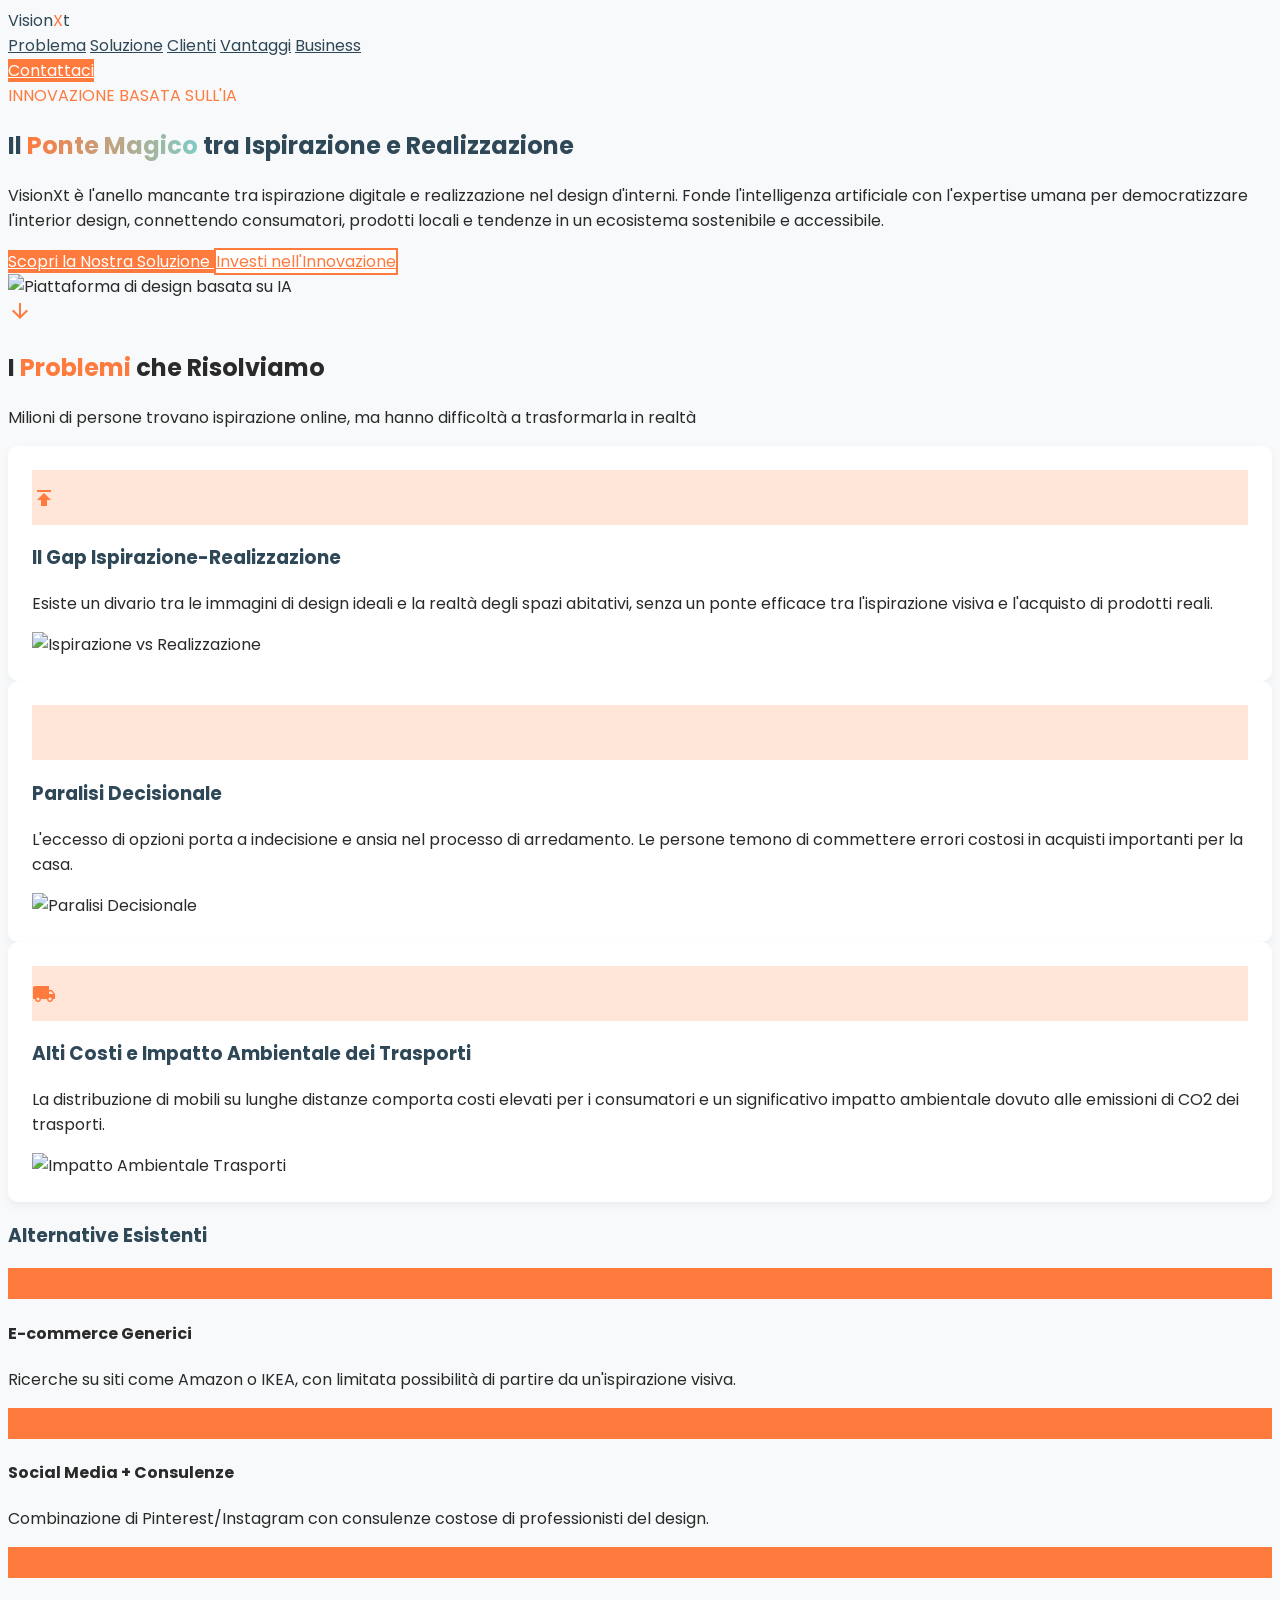
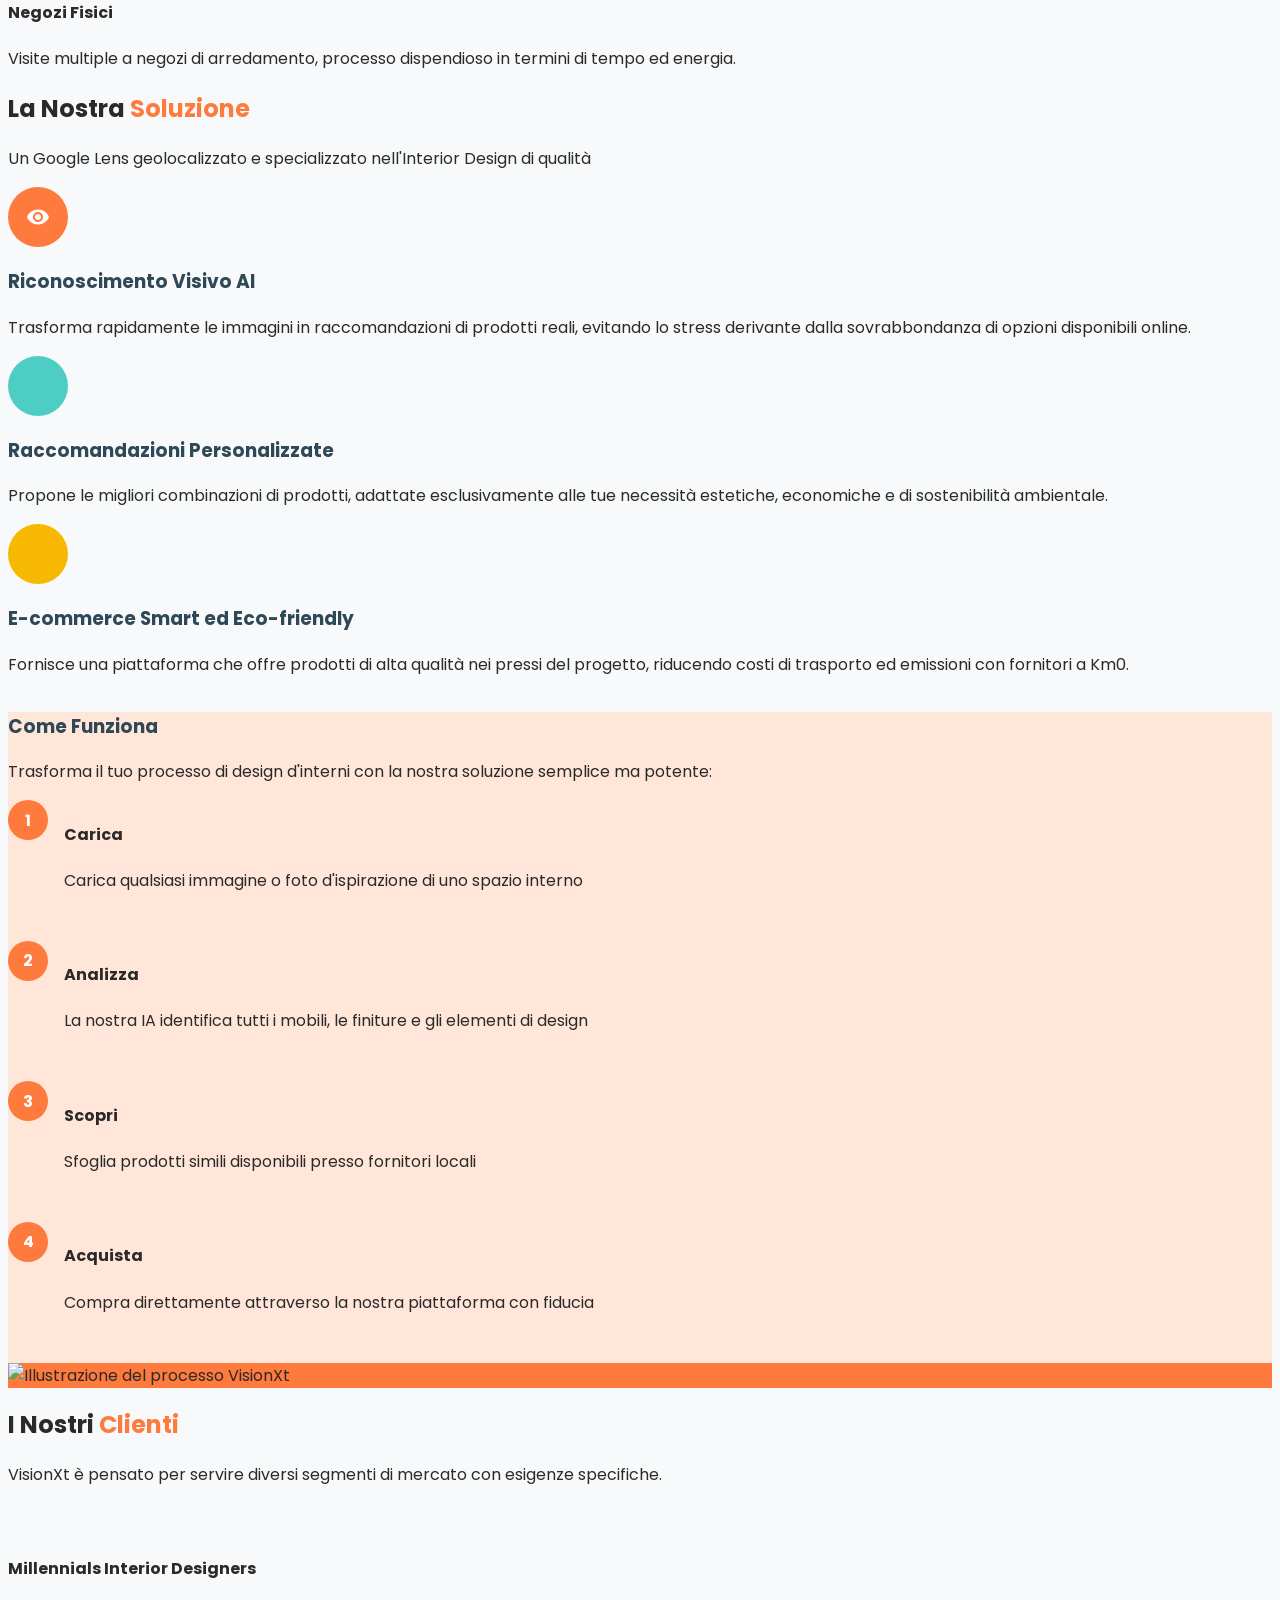
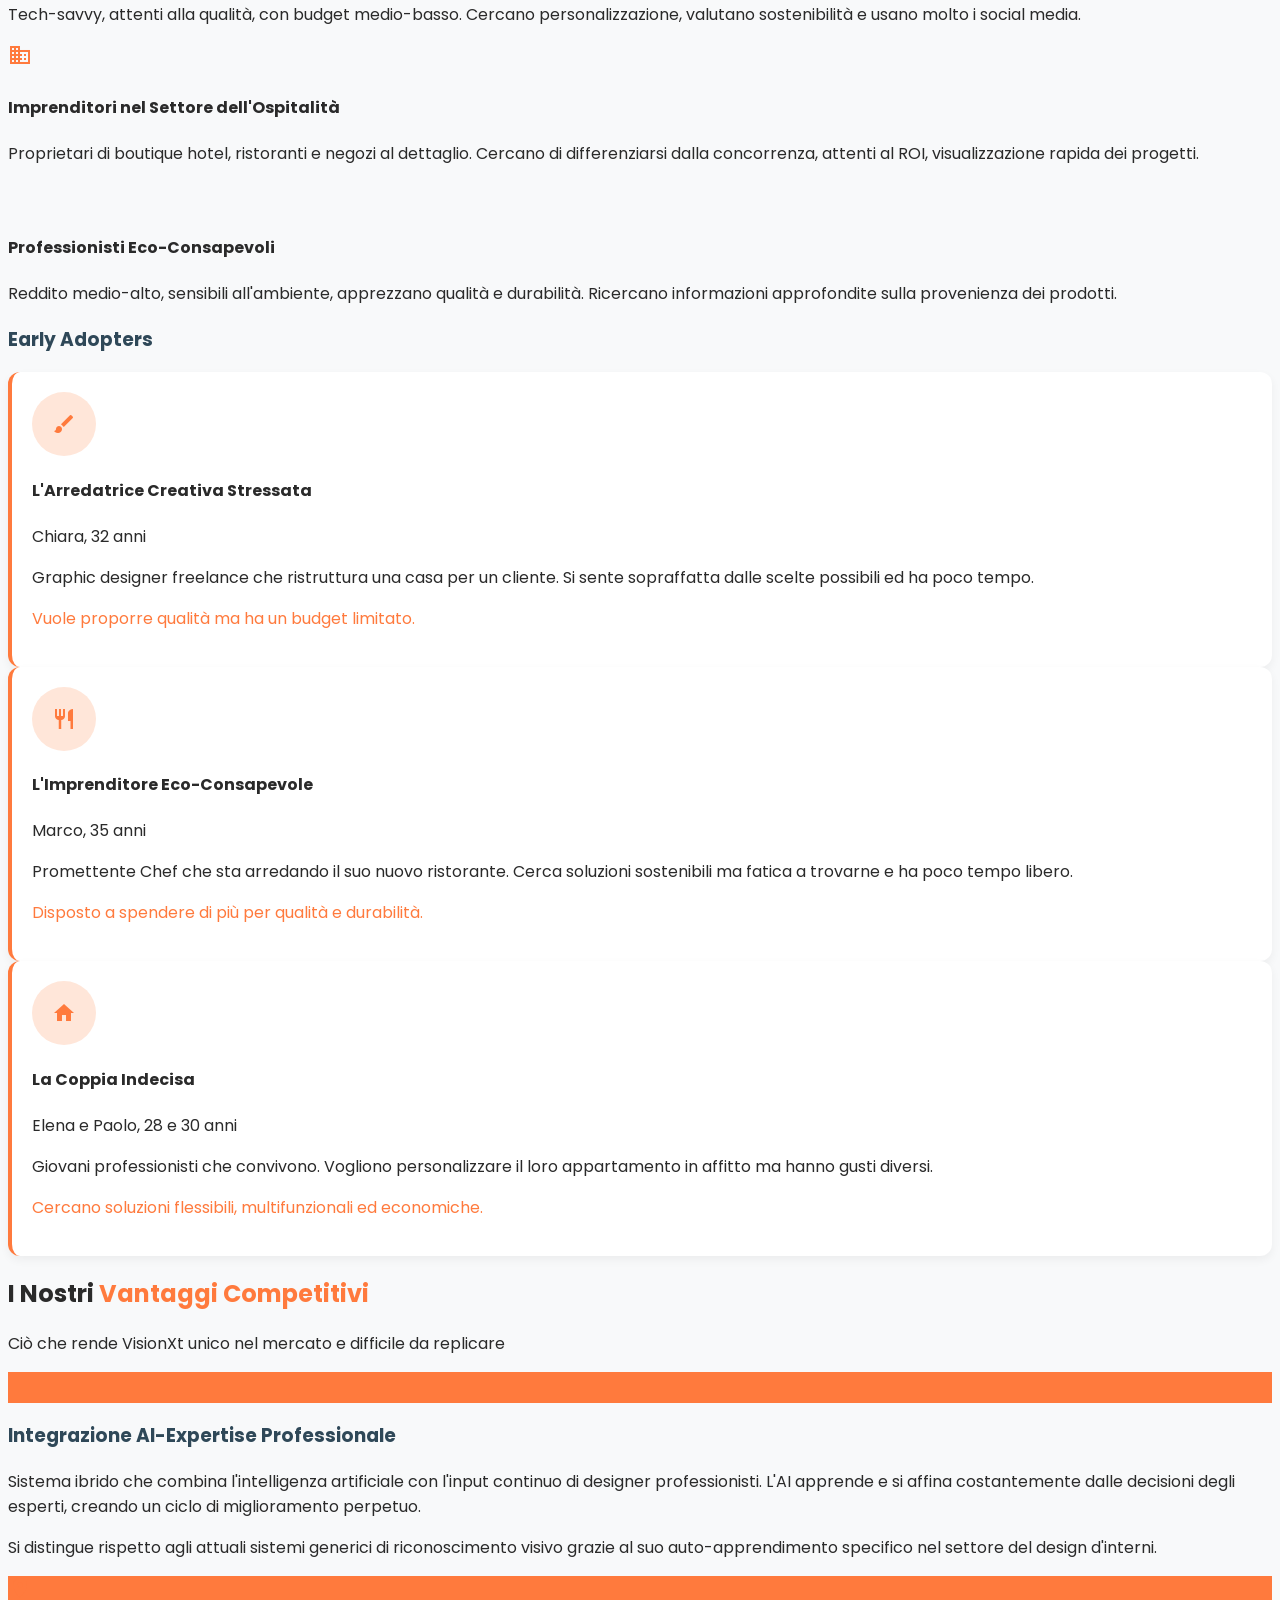
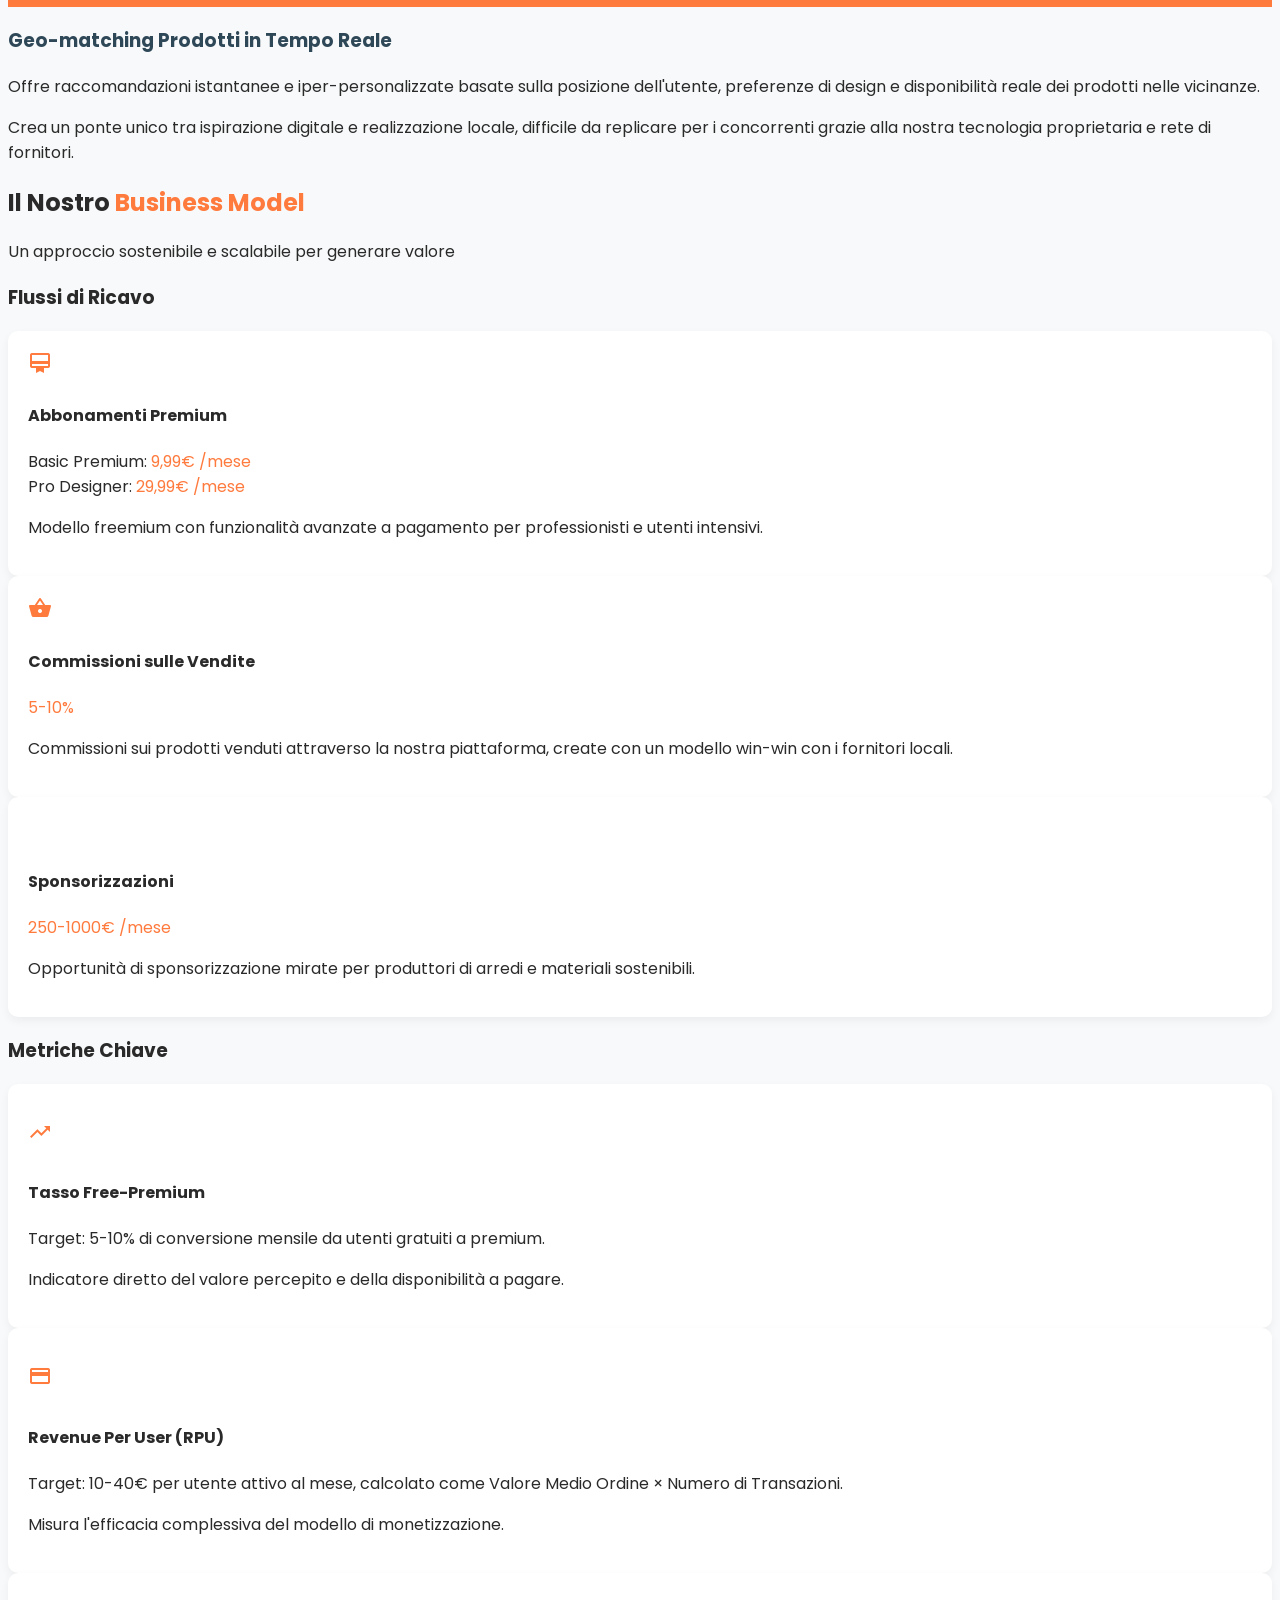
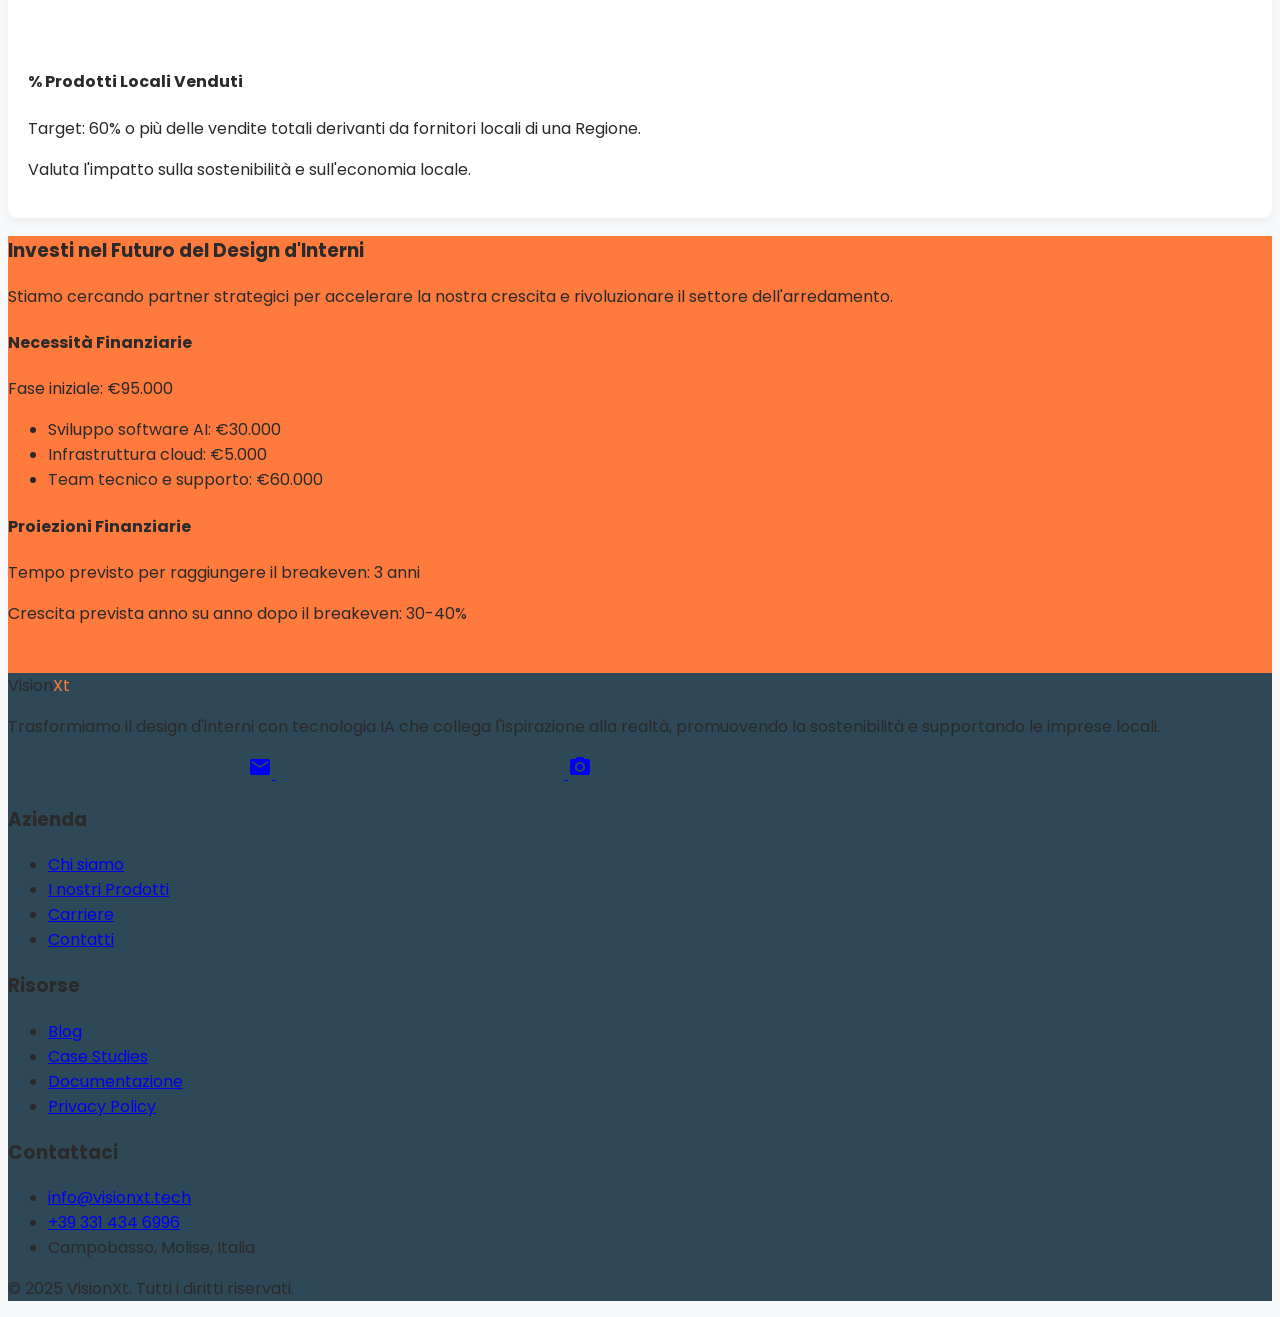
==== index.html @ 4d5976e1 "First push" ====
<!DOCTYPE html>
<html lang="it">
<head>
    <meta charset="UTF-8">
    <meta name="viewport" content="width=device-width, initial-scale=1.0, maximum-scale=1.0, user-scalable=no">
    <meta name="theme-color" content="#FFFFFF">
    <meta name="apple-mobile-web-app-status-bar-style" content="default">
    <title>VisionXt - Rivoluzione nel Design d'Interni con l'IA</title>
    
    <!-- Google Fonts -->
    <link rel="preconnect" href="https://fonts.googleapis.com">
    <link rel="preconnect" href="https://fonts.gstatic.com" crossorigin>
    <link href="https://fonts.googleapis.com/css2?family=Poppins:wght@300;400;500;600;700&display=swap" rel="stylesheet">
    
    <!-- Material Icons -->
    <link href="https://fonts.googleapis.com/icon?family=Material+Icons" rel="stylesheet">
    <link href="https://fonts.googleapis.com/icon?family=Material+Icons+Outlined" rel="stylesheet">
    <link href="https://fonts.googleapis.com/icon?family=Material+Icons+Round" rel="stylesheet">
    
    <!-- Tailwind CSS -->
    <script src="https://cdn.tailwindcss.com"></script>
    
    <!-- Particles.js for background animation -->
    <script src="https://cdn.jsdelivr.net/particles.js/2.0.0/particles.min.js"></script>
    
    <!-- Custom CSS -->
    <link rel="stylesheet" href="css/styles.css">
    <link rel="stylesheet" href="css/responsive.css">
    <link rel="stylesheet" href="css/sections.css">
    <link rel="stylesheet" href="css/fix.css">
    
    <style>
        /* Critical override - ensure it works immediately */
        #market .bg-light p {
            color: #2A2A2A !important;
            font-weight: 500 !important;
        }
        
        /* Styled checkmarks for the competitive advantages */
        .advantage-checkmark {
            color: #FF7A3D !important;
            font-size: 20px !important;
            min-width: 28px !important;
            margin-right: 12px !important;
            margin-top: 2px !important;
        }

        .advantages-section h4 {
            color: #2A2A2A !important;
            font-weight: 600 !important;
            margin-bottom: 5px !important;
        }

        .advantages-section p {
            color: #2A2A2A !important;
            font-weight: normal !important;
            line-height: 1.5 !important;
        }
        
        .pain-point-card {
            background-color: white;
            border-radius: 10px;
            padding: 24px;
            box-shadow: 0 4px 10px rgba(0, 0, 0, 0.05);
            transition: all 0.3s ease;
        }
        
        .pain-point-card:hover {
            transform: translateY(-5px);
            box-shadow: 0 10px 20px rgba(0, 0, 0, 0.1);
        }
        
        .pain-point-icon {
            color: var(--primary);
            font-size: 36px;
            margin-bottom: 16px;
        }
        
        .adopter-profile {
            background-color: white;
            border-radius: 12px;
            padding: 20px;
            box-shadow: 0 4px 10px rgba(0, 0, 0, 0.05);
            transition: all 0.3s ease;
            border-left: 4px solid var(--primary);
        }
        
        .adopter-profile:hover {
            transform: translateY(-5px);
            box-shadow: 0 10px 20px rgba(0, 0, 0, 0.1);
        }
        
        .adopter-avatar {
            width: 64px;
            height: 64px;
            border-radius: 50%;
            background-color: var(--light-accent);
            display: flex;
            align-items: center;
            justify-content: center;
        }
        
        .revenue-card {
            background-color: white;
            border-radius: 10px;
            padding: 20px;
            box-shadow: 0 4px 10px rgba(0, 0, 0, 0.05);
            height: 100%;
        }
        
        .metric-card {
            background-color: white;
            border-radius: 10px;
            padding: 20px;
            box-shadow: 0 4px 10px rgba(0, 0, 0, 0.05);
            transition: all 0.3s ease;
            height: 100%;
        }
        
        .metric-card:hover {
            transform: translateY(-5px);
            box-shadow: 0 10px 20px rgba(0, 0, 0, 0.1);
        }
        
        .metric-icon {
            font-size: 36px;
            color: var(--primary);
            margin-bottom: 16px;
        }
        
        #particles-js {
            position: absolute;
            width: 100%;
            height: 100%;
            top: 0;
            left: 0;
            z-index: 0;
        }
    </style>
</head>
<body>
    <!-- Contenitore per caricamento dinamico -->
    <div id="header-container"></div>
    <div id="mobile-menu-container"></div>
    <div id="hero-container"></div>
    <div id="problem-container"></div>
    <div id="solution-container"></div>
    <div id="customers-container"></div>
    <div id="advantages-container"></div>
    <div id="business-container"></div>
    <div id="footer-container"></div>
    
    <!-- Script per caricare dinamicamente i componenti -->
    <script>
        // Funzione per caricare un componente HTML 
        async function loadComponent(url, containerId) {
            try {
                const response = await fetch(url);
                if (!response.ok) {
                    throw new Error(`Failed to load ${url}: ${response.status}`);
                }
                const html = await response.text();
                document.getElementById(containerId).innerHTML = html;
            } catch (error) {
                console.error(`Error loading component ${url}:`, error);
            }
        }

        // Carica tutti i componenti al caricamento della pagina
        document.addEventListener('DOMContentLoaded', async () => {
            await loadComponent('components/header.html', 'header-container');
            await loadComponent('components/mobile-menu.html', 'mobile-menu-container');
            await loadComponent('components/hero.html', 'hero-container');
            await loadComponent('components/problem.html', 'problem-container');
            await loadComponent('components/solution.html', 'solution-container');
            await loadComponent('components/customers.html', 'customers-container');
            await loadComponent('components/advantages.html', 'advantages-container');
            await loadComponent('components/business.html', 'business-container');
            await loadComponent('components/footer.html', 'footer-container');
            
            // Inizializza particles.js dopo aver caricato i componenti
            initializeParticles();
            
            // Inizializza eventuali altri script
            if (typeof initializeScripts === 'function') {
                initializeScripts();
            }
        });
        
        // Funzione per inizializzare particles.js
        function initializeParticles() {
            if (typeof particlesJS !== 'undefined') {
                particlesJS('particles-js', {
                    "particles": {
                        "number": {
                            "value": 80,
                            "density": {
                                "enable": true,
                                "value_area": 800
                            }
                        },
                        "color": {
                            "value": "#FF7A3D"
                        },
                        "shape": {
                            "type": "circle",
                            "stroke": {
                                "width": 0,
                                "color": "#000000"
                            },
                            "polygon": {
                                "nb_sides": 5
                            }
                        },
                        "opacity": {
                            "value": 0.3,
                            "random": true,
                            "anim": {
                                "enable": false,
                                "speed": 1,
                                "opacity_min": 0.1,
                                "sync": false
                            }
                        },
                        "size": {
                            "value": 5,
                            "random": true,
                            "anim": {
                                "enable": false,
                                "speed": 40,
                                "size_min": 0.1,
                                "sync": false
                            }
                        },
                        "line_linked": {
                            "enable": true,
                            "distance": 150,
                            "color": "#FF7A3D",
                            "opacity": 0.2,
                            "width": 1
                        },
                        "move": {
                            "enable": true,
                            "speed": 2,
                            "direction": "none",
                            "random": false,
                            "straight": false,
                            "out_mode": "out",
                            "bounce": false,
                            "attract": {
                                "enable": false,
                                "rotateX": 600,
                                "rotateY": 1200
                            }
                        }
                    },
                    "interactivity": {
                        "detect_on": "canvas",
                        "events": {
                            "onhover": {
                                "enable": true,
                                "mode": "grab"
                            },
                            "onclick": {
                                "enable": true,
                                "mode": "push"
                            },
                            "resize": true
                        },
                        "modes": {
                            "grab": {
                                "distance": 140,
                                "line_linked": {
                                    "opacity": 0.8
                                }
                            },
                            "bubble": {
                                "distance": 400,
                                "size": 40,
                                "duration": 2,
                                "opacity": 8,
                                "speed": 3
                            },
                            "repulse": {
                                "distance": 200,
                                "duration": 0.4
                            },
                            "push": {
                                "particles_nb": 4
                            },
                            "remove": {
                                "particles_nb": 2
                            }
                        }
                    },
                    "retina_detect": true
                });
                console.log('Particles.js initialized');
            } else {
                console.error('particles.js library not loaded');
            }
        }
    </script>
    
    <!-- Custom JS -->
    <script src="js/main.js"></script>
</body>
</html>
---- css/styles.css ----
:root {
    --primary: #FF7A3D;
    --primary-dark: #E56A2E;
    --secondary: #4ECDC4;
    --accent: #F7B801;
    --dark: #2F4858;
    --light: #F8F9FA;
    --light-accent: #FFE6D9;
    --text-dark: #2A2A2A;      /* Darker text color for better visibility */
    --text-medium: #4A4A4A;    /* Medium gray for most text */
    --text-light: #6C757D;     /* Light gray only for less important text */
}

body {
    font-family: 'Poppins', sans-serif;
    overflow-x: hidden;
    background-color: var(--light);
    color: var(--text-dark);
}

.bg-primary { background-color: var(--primary); }
.bg-primary-dark { background-color: var(--primary-dark); }
.bg-secondary { background-color: var(--secondary); }
.bg-accent { background-color: var(--accent); }
.bg-dark { background-color: var(--dark); }
.bg-light { background-color: var(--light); }
.bg-light-accent { background-color: var(--light-accent); }

.text-primary { color: var(--primary); }
.text-primary-dark { color: var(--primary-dark); }
.text-secondary { color: var(--secondary); }
.text-accent { color: var(--accent); }
.text-dark { color: var(--dark); }

.border-primary { border-color: var(--primary); }
.border-secondary { border-color: var(--secondary); }

.btn-primary {
    background-color: var(--primary);
    color: white;
    transition: all 0.3s ease;
}

.btn-primary:hover {
    background-color: var(--primary-dark);
    transform: translateY(-2px);
    box-shadow: 0 10px 20px rgba(255, 122, 61, 0.3);
}

.btn-secondary {
    background-color: white;
    color: var(--primary);
    border: 2px solid var(--primary);
    transition: all 0.3s ease;
}

.btn-secondary:hover {
    background-color: var(--primary);
    color: white;
    transform: translateY(-2px);
}

.nav-link {
    position: relative;
    transition: all 0.3s ease;
}

.nav-link::after {
    content: '';
    position: absolute;
    width: 0;
    height: 2px;
    bottom: -4px;
    left: 0;
    background-color: var(--primary);
    transition: width 0.3s ease;
}

.nav-link:hover::after {
    width: 100%;
}

.card {
    transition: all 0.3s ease;
    border-radius: 12px;
    overflow: hidden;
}

.card:hover {
    transform: translateY(-10px);
    box-shadow: 0 20px 25px -5px rgba(0, 0, 0, 0.1), 0 10px 10px -5px rgba(0, 0, 0, 0.04);
}

.feature-icon {
    width: 60px;
    height: 60px;
    border-radius: 50%;
    display: flex;
    align-items: center;
    justify-content: center;
    margin-bottom: 20px;
    color: white;
    font-size: 24px;
    position: relative;
}

/* Icon Fallback */
.icon-fallback {
    font-family: sans-serif;
    font-weight: bold;
    display: none;
}

/* Display fallback when Font Awesome fails */
.feature-icon .fas:not(:defined) + .icon-fallback {
    display: block;
}

.circle-bg {
    position: absolute;
    border-radius: 50%;
    background-color: rgba(255, 122, 61, 0.1);
    z-index: 0;
}

.tech-bubble {
    padding: 8px 16px;
    border-radius: 20px;
    background-color: var(--light-accent);
    color: var(--primary);
    display: inline-block;
    margin: 5px;
    font-weight: 500;
    font-size: 14px;
}

.gradient-text {
    background: linear-gradient(45deg, var(--primary), var(--secondary));
    background-clip: text;
    -webkit-background-clip: text;
    -webkit-text-fill-color: transparent;
    display: inline-block;
}

.section-title {
    position: relative;
    display: inline-block;
    margin-bottom: 1rem;
}

.section-title::after {
    content: '';
    position: absolute;
    width: 60px;
    height: 3px;
    background: var(--primary);
    bottom: -10px;
    left: 0;
}

.scroll-down {
    animation: bounce 2s infinite;
}

@keyframes bounce {
    0%, 20%, 50%, 80%, 100% {
        transform: translateY(0);
    }
    40% {
        transform: translateY(-20px);
    }
    60% {
        transform: translateY(-10px);
    }
}

.animated-number {
    font-size: 2.5rem;
    font-weight: bold;
    color: var(--primary);
}

.traction-card {
    background-color: white;
    border-radius: 8px;
    padding: 1.5rem;
    box-shadow: 0 4px 6px rgba(0, 0, 0, 0.05);
    text-align: center;
    transition: all 0.3s ease;
}

.traction-card:hover {
    transform: translateY(-5px);
    box-shadow: 0 10px 15px rgba(0, 0, 0, 0.1);
}

.process-step {
    display: flex;
    margin-bottom: 2rem;
    position: relative;
}

.step-number {
    width: 40px;
    height: 40px;
    border-radius: 50%;
    background-color: var(--primary);
    color: white;
    display: flex;
    align-items: center;
    justify-content: center;
    font-weight: bold;
    margin-right: 1rem;
    flex-shrink: 0;
}

.process-content {
    flex: 1;
}

.scrolling-banner {
    overflow: hidden;
    white-space: nowrap;
    position: relative;
    padding: 20px 0;
}

.scrolling-content {
    display: inline-block;
    animation: scroll 20s linear infinite;
}

@keyframes scroll {
    0% {
        transform: translateX(100%);
    }
    100% {
        transform: translateX(-100%);
    }
}

.svg-background {
    position: absolute;
    bottom: 0;
    left: 0;
    width: 100%;
    height: auto;
    z-index: -1;
}

.cta-section {
    background: linear-gradient(45deg, var(--primary), var(--primary-dark));
    border-radius: 16px;
    padding: 30px;
}

#particles-js {
    position: absolute;
    width: 100%;
    height: 100%;
    top: 0;
    left: 0;
    z-index: 0;
}

/* Mobile menu styles */
.mobile-menu-button {
    display: none;
    z-index: 100;
}

.mobile-menu {
    position: fixed;
    top: 0;
    right: -100%;
    width: 80%;
    max-width: 300px;
    height: 100vh;
    background-color: white;
    z-index: 99;
    box-shadow: -5px 0 15px rgba(0, 0, 0, 0.1);
    transition: right 0.3s ease;
    padding: 80px 20px 20px;
    overflow-y: auto;
}

.mobile-menu.active {
    right: 0;
}

.mobile-menu-overlay {
    position: fixed;
    top: 0;
    left: 0;
    width: 100%;
    height: 100%;
    background-color: rgba(0, 0, 0, 0.5);
    z-index: 98;
    opacity: 0;
    visibility: hidden;
    transition: opacity 0.3s ease;
}

.mobile-menu-overlay.active {
    opacity: 1;
    visibility: visible;
}

/* Competitive Advantages section styling */
.advantages-section {
    background-color: var(--light);
    border-radius: 12px;
    padding: 2rem;
    box-shadow: 0 4px 10px rgba(0, 0, 0, 0.05);
}

.advantages-section h2 {
    color: var(--dark);
    font-weight: 700;
    margin-bottom: 1.5rem;
}

.advantage-item {
    margin-bottom: 1.5rem;
}

.advantage-title {
    font-weight: 600;
    font-size: 1.1rem;
    color: var(--dark);
    margin-bottom: 0.3rem;
    display: flex;
    align-items: center;
}

.advantage-title span {
    color: var(--primary);
    margin-right: 10px;
    font-size: 1.2rem;
}

.advantage-description {
    color: var(--text-medium);
    font-size: 0.95rem;
    line-height: 1.5;
    margin-left: 28px;
}
---- css/responsive.css ----
/* Mobile-specific fixes */
@media (max-width: 768px) {
    body {
        background-color: var(--light);
        color: var(--dark);
    }
    
    .hero-section {
        background-color: var(--light);
        padding-top: 80px !important;
    }
    
    .btn-primary {
        background-color: var(--primary) !important;
        color: white !important;
        border: none !important;
        padding: 12px 20px !important;
        display: inline-block !important;
        width: 100% !important;
        text-align: center !important;
        margin-bottom: 10px !important;
    }
    
    .btn-secondary {
        background-color: white !important;
        color: var(--primary) !important;
        border: 2px solid var(--primary) !important;
        padding: 12px 20px !important;
        display: inline-block !important;
        width: 100% !important;
        text-align: center !important;
    }
    
    .gradient-text {
        background: linear-gradient(45deg, var(--primary), var(--secondary));
        background-clip: text;
        -webkit-background-clip: text;
        -webkit-text-fill-color: transparent;
        display: inline !important;
    }
    
    /* Fix navigation */
    header {
        background-color: var(--light) !important;
        padding: 10px 0 !important;
        box-shadow: 0 2px 8px rgba(0, 0, 0, 0.1) !important;
    }
    
    .container {
        padding-left: 15px !important;
        padding-right: 15px !important;
    }
    
    h1 {
        font-size: 2rem !important;
        line-height: 1.3 !important;
    }
    
    #particles-js {
        opacity: 0.3;
    }
}

/* Responsive adjustments */
@media (max-width: 768px) {
    h1 {
        font-size: 2rem !important;
        line-height: 1.3 !important;
    }
    
    h2 {
        font-size: 1.75rem !important;
    }
    
    h3 {
        font-size: 1.5rem !important;
    }
    
    .animated-number {
        font-size: 2rem;
    }
    
    .cta-section {
        padding: 25px;
        border-radius: 12px;
    }
    
    .nav-container {
        flex-wrap: wrap;
    }
    
    .mobile-menu-button {
        display: block;
    }
    
    .desktop-menu {
        display: none !important;
    }
    
    .container {
        padding-left: 15px;
        padding-right: 15px;
    }
    
    .hero-section {
        padding-top: 100px !important;
    }
    
    .section-padding {
        padding: 50px 0 !important;
    }
    
    .py-20 {
        padding-top: 3rem !important;
        padding-bottom: 3rem !important;
    }
    
    .mb-16 {
        margin-bottom: 2.5rem !important;
    }
    
    .px-8 {
        padding-left: 1rem !important;
        padding-right: 1rem !important;
    }
    
    .p-12 {
        padding: 1.5rem !important;
    }
    
    .text-4xl {
        font-size: 1.875rem !important;
        line-height: 2.25rem !important;
    }
    
    .text-6xl {
        font-size: 2.25rem !important;
        line-height: 2.5rem !important;
    }
    
    .text-3xl {
        font-size: 1.5rem !important;
        line-height: 2rem !important;
    }
    
    .text-2xl {
        font-size: 1.25rem !important;
        line-height: 1.75rem !important;
    }
    
    .text-xl {
        font-size: 1.125rem !important;
        line-height: 1.5rem !important;
    }
    
    .tech-bubble {
        font-size: 12px;
        padding: 6px 12px;
    }
}
---- css/sections.css ----
/* Competitive Advantages Section */
.advantages-section {
    background-color: var(--light);
    border-radius: 12px;
    padding: 2rem;
    box-shadow: 0 4px 15px rgba(0, 0, 0, 0.08);
}

.advantage-item {
    margin-bottom: 1.5rem;
    display: flex;
    align-items: flex-start;
}

.advantage-icon {
    color: var(--primary);
    font-size: 24px;
    margin-top: 2px;
    margin-right: 12px;
    flex-shrink: 0;
}

.advantage-content {
    flex: 1;
}

.advantage-title {
    color: var(--dark);
    font-weight: 600;
    font-size: 1.1rem;
    margin-bottom: 0.3rem;
}

.advantage-description {
    color: var(--text-dark);
    font-size: 0.95rem;
    line-height: 1.5;
}

/* Apply to existing markup */
.market-section .flex .items-start.mb-2 {
    display: flex;
    align-items: flex-start;
    margin-bottom: 0.5rem;
}

.market-section .flex .items-start.mb-2 .text-primary {
    color: var(--primary);
    margin-right: 12px;
    margin-top: 2px;
}

.market-section .flex .items-start.mb-2 h4 {
    color: var(--dark);
    font-weight: 600;
    margin-bottom: 0.3rem;
}

.market-section .flex .items-start.mb-2 p {
    color: var(--text-dark);
    line-height: 1.5;
}
---- css/fix.css ----
/* Fix styling for Vantaggi Competitivi section */
.advantages-section,
#market .bg-light {
    background-color: #f8f9fa;
    border-radius: 12px;
    box-shadow: 0 4px 15px rgba(0, 0, 0, 0.08);
}

/* Specific fix for the text and icons */
#market .flex.items-start.mb-2,
.advantage-item {
    margin-bottom: 1.25rem !important;
    display: flex !important;
    align-items: flex-start !important;
}

#market .flex.items-start.mb-2 .material-icons,
.advantage-icon {
    color: #FF7A3D !important;
    font-size: 24px !important;
    margin-right: 12px !important;
    margin-top: 2px !important;
    flex-shrink: 0 !important;
}

#market .flex.items-start.mb-2 h4,
.advantage-title {
    color: #2A2A2A !important;
    font-weight: 600 !important;
    font-size: 1.1rem !important;
    margin-bottom: 0.3rem !important;
}

#market .flex.items-start.mb-2 p,
.advantage-description {
    color: #2A2A2A !important;
    font-size: 0.95rem !important;
    line-height: 1.5 !important;
    margin-bottom: 0 !important;
}

/* Forced contrast for all text in the market section */
#market p,
#market h3,
#market h4,
#market div,
#market span {
    color: #2A2A2A !important;
}

/* Exception for white text areas */
#market .from-primary p,
#market .from-primary h3,
#market .from-primary h4,
#market .from-primary div:not(.bg-white):not(.bg-white-opacity-20),
#market .from-primary span {
    color: white !important;
}

/* Special fix for the check icon */
#market .material-icons.text-primary.mr-3.mt-1 {
    color: #FF7A3D !important;
    font-size: 24px !important;
}
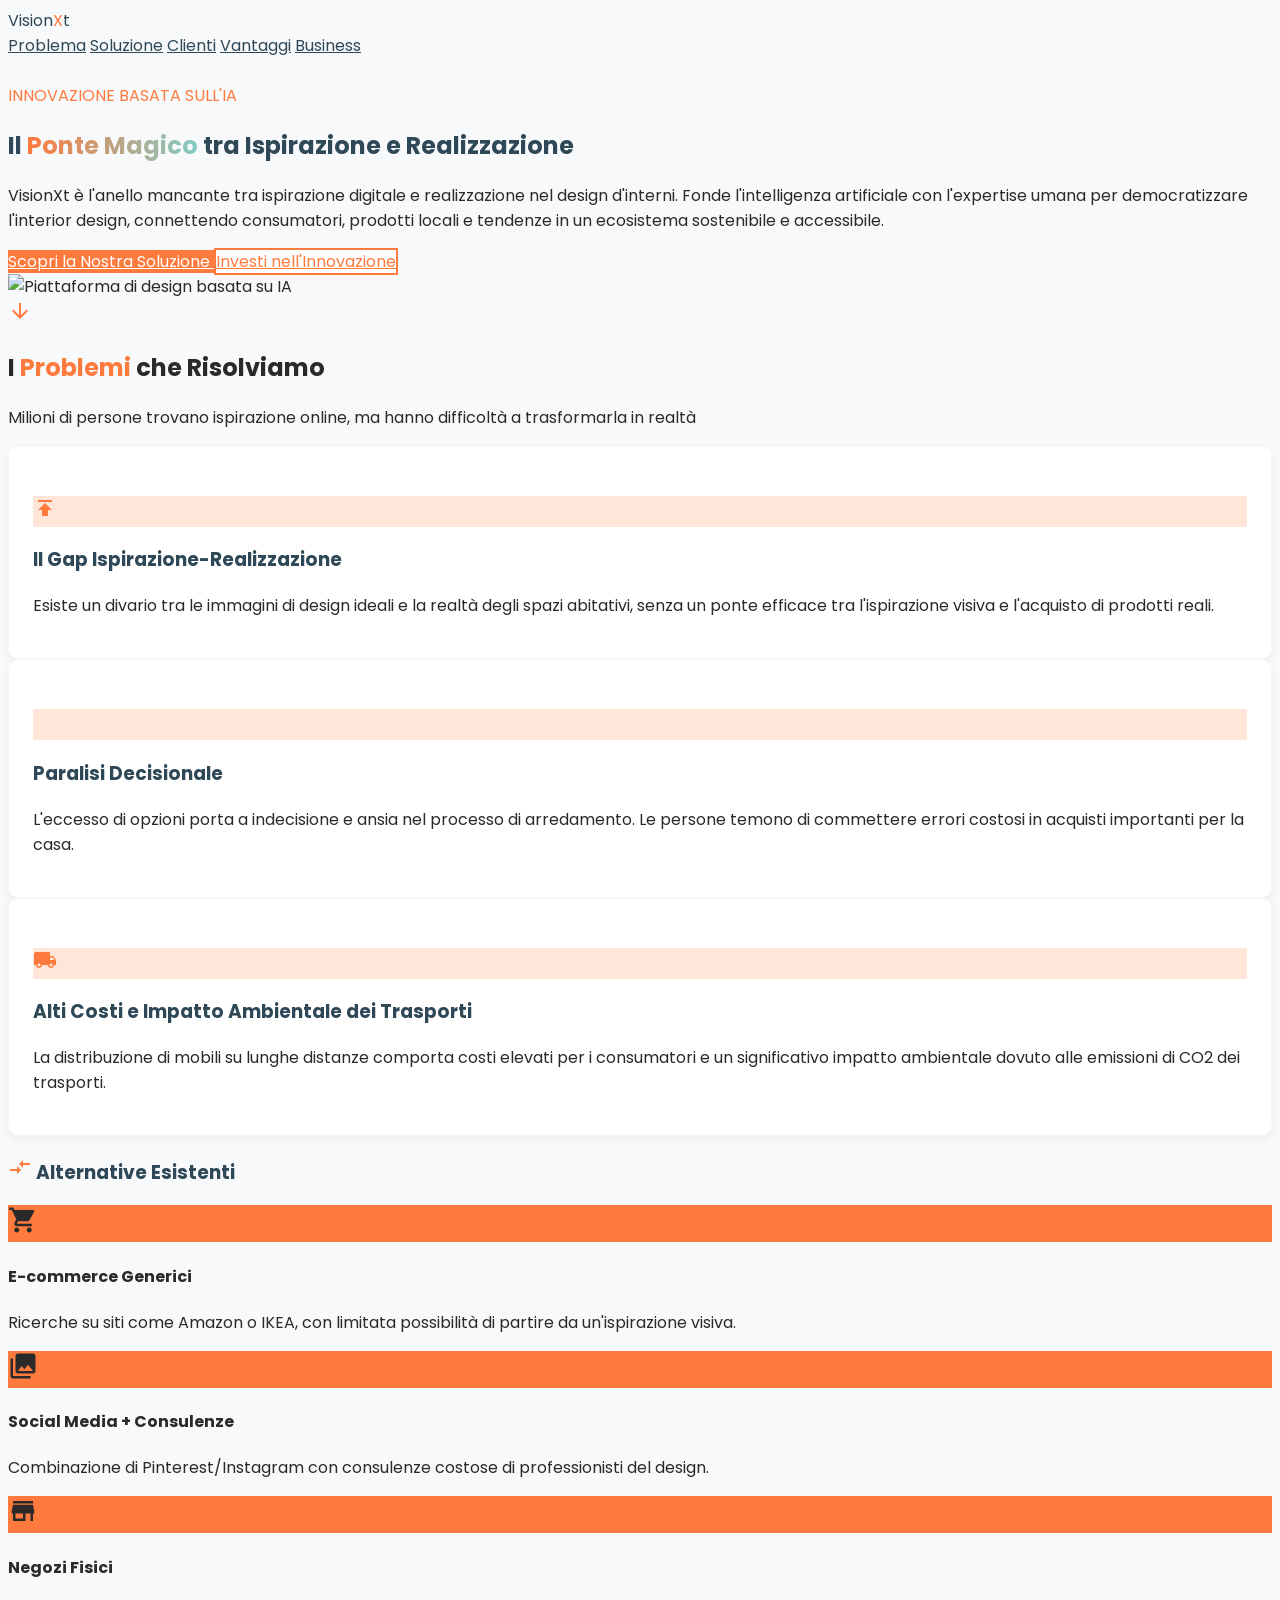
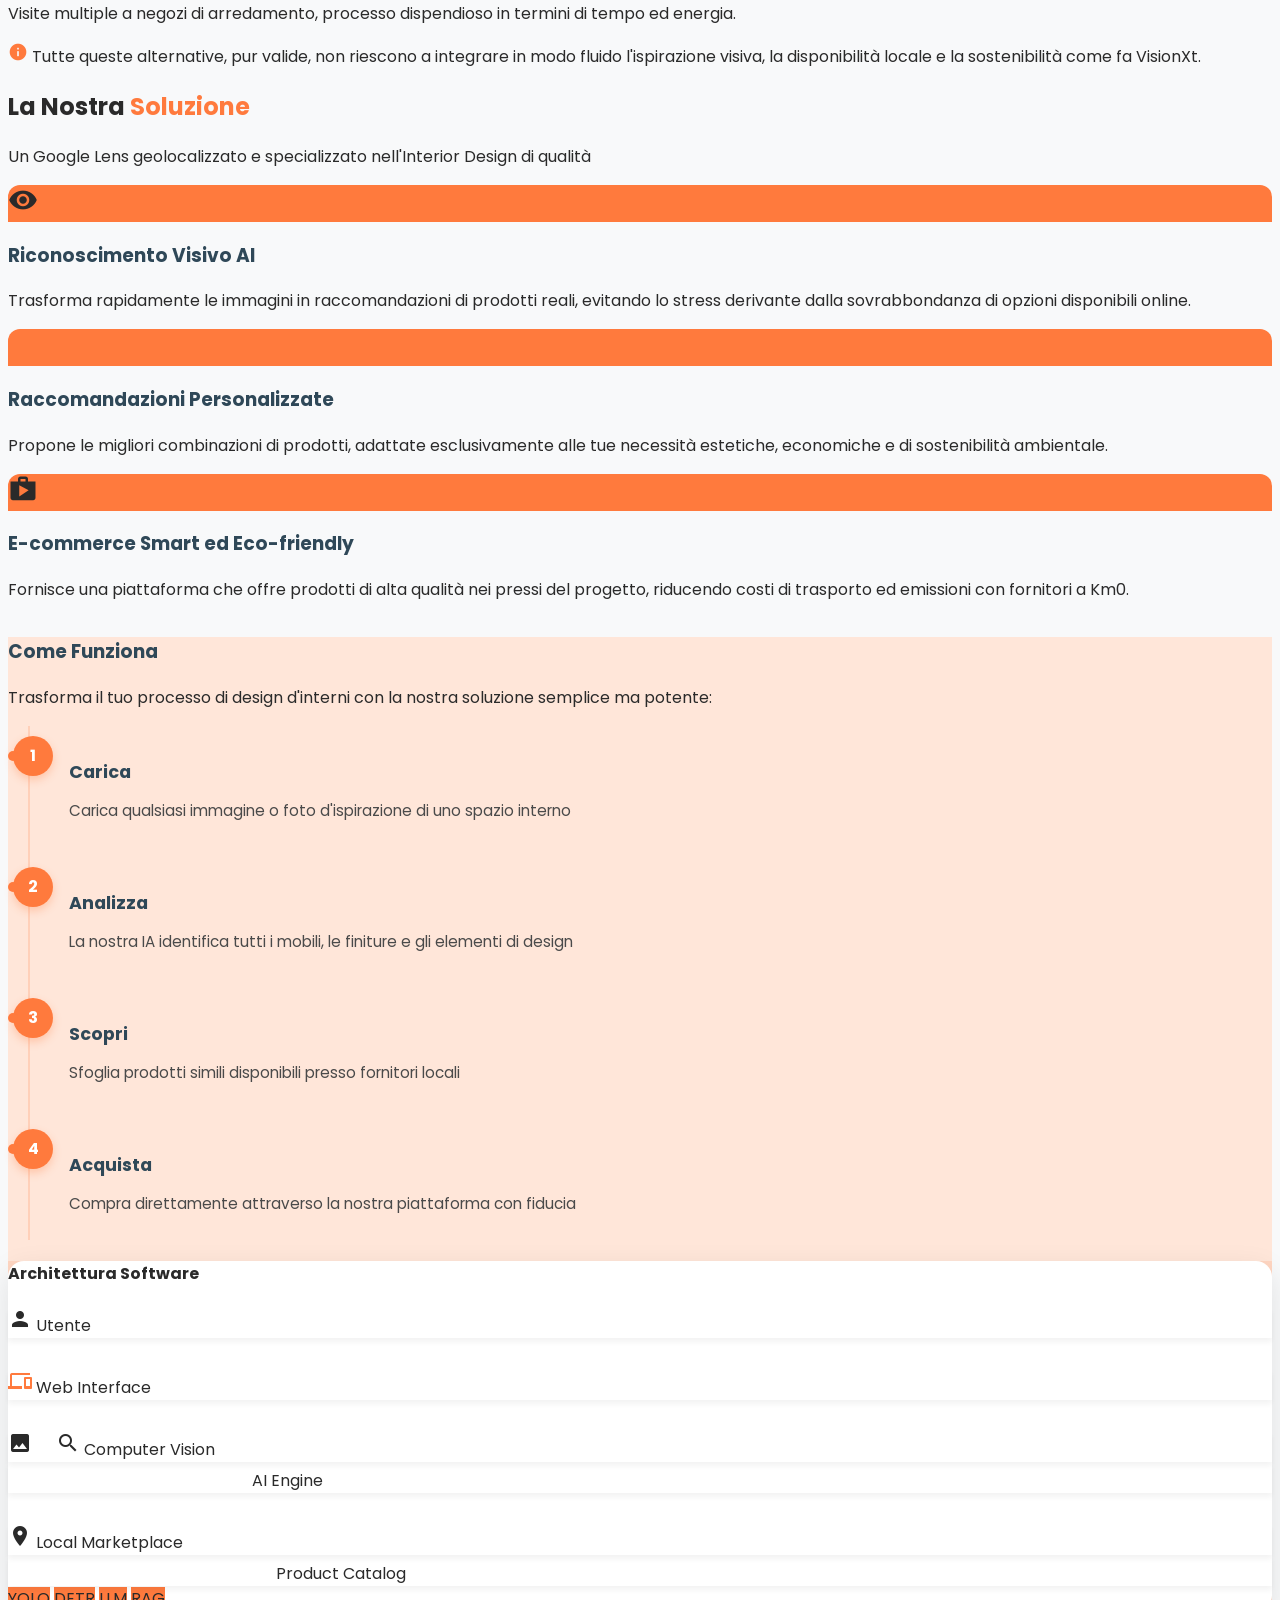
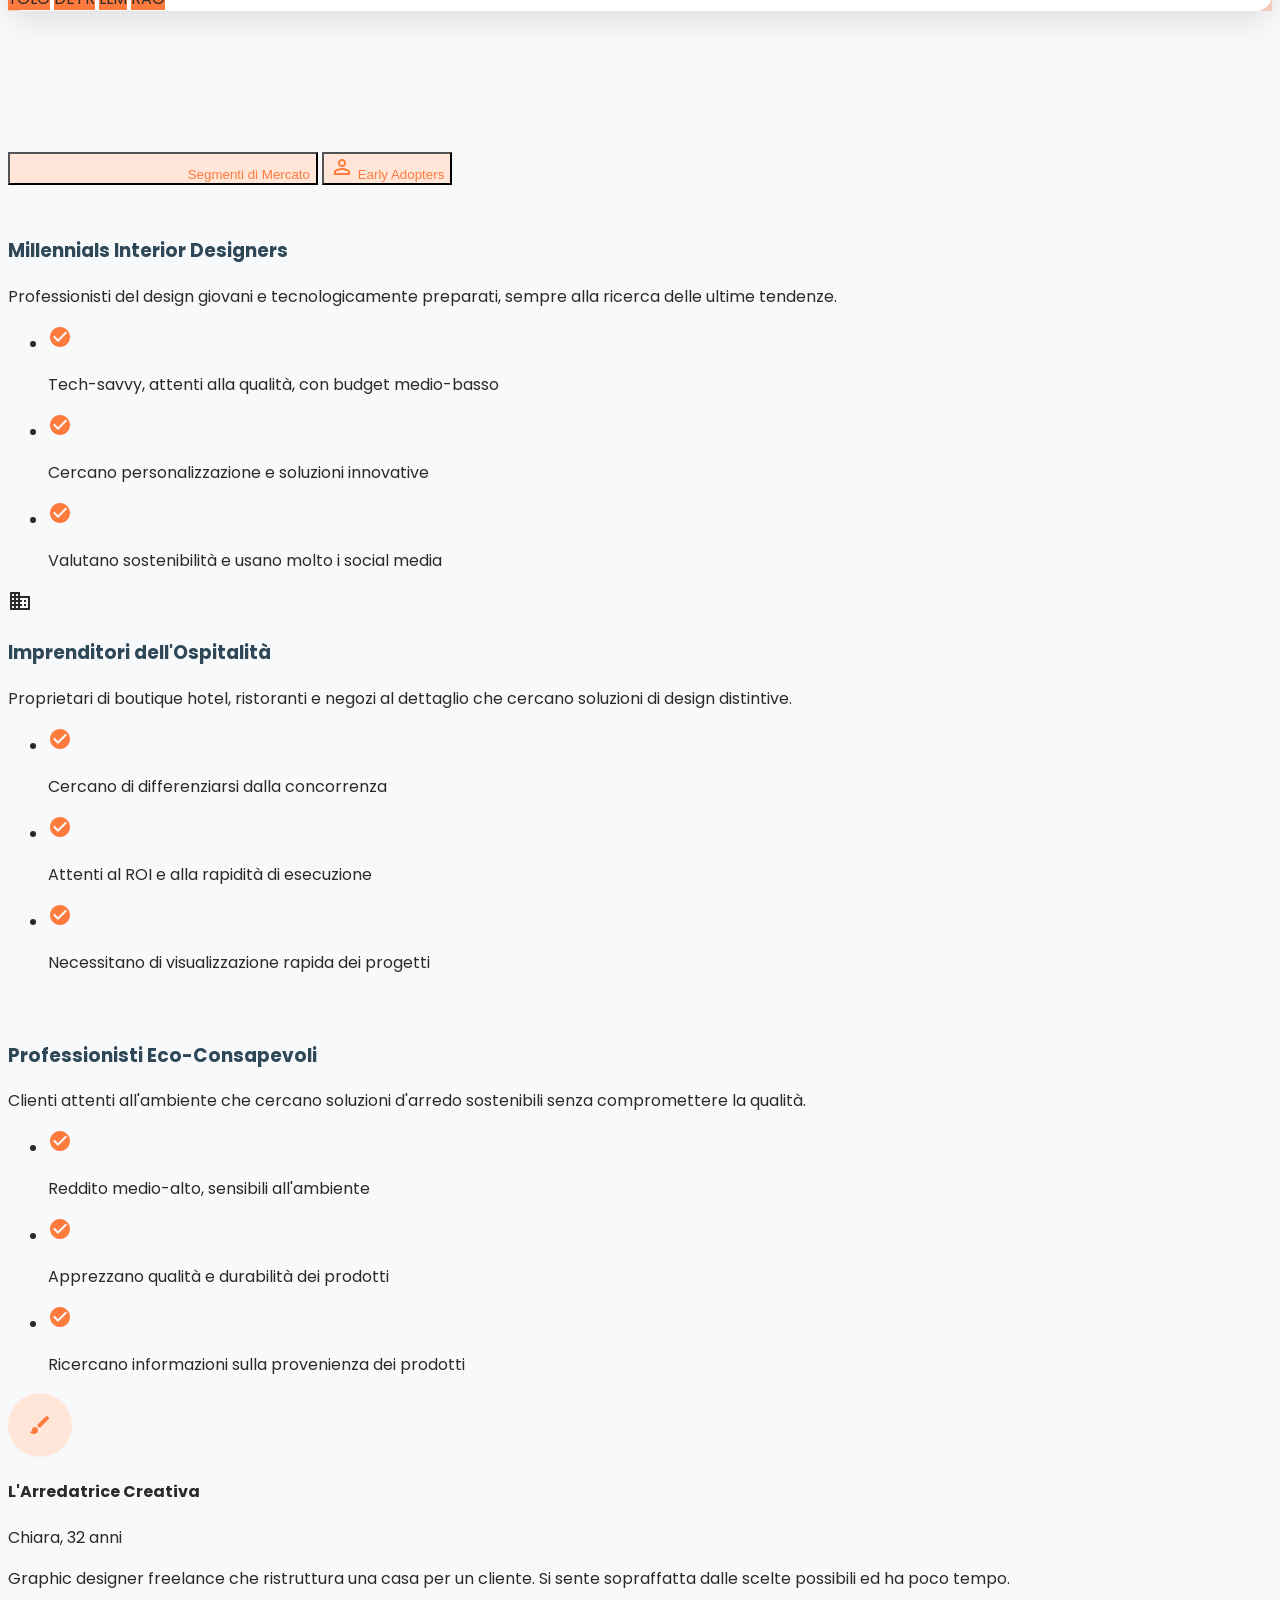
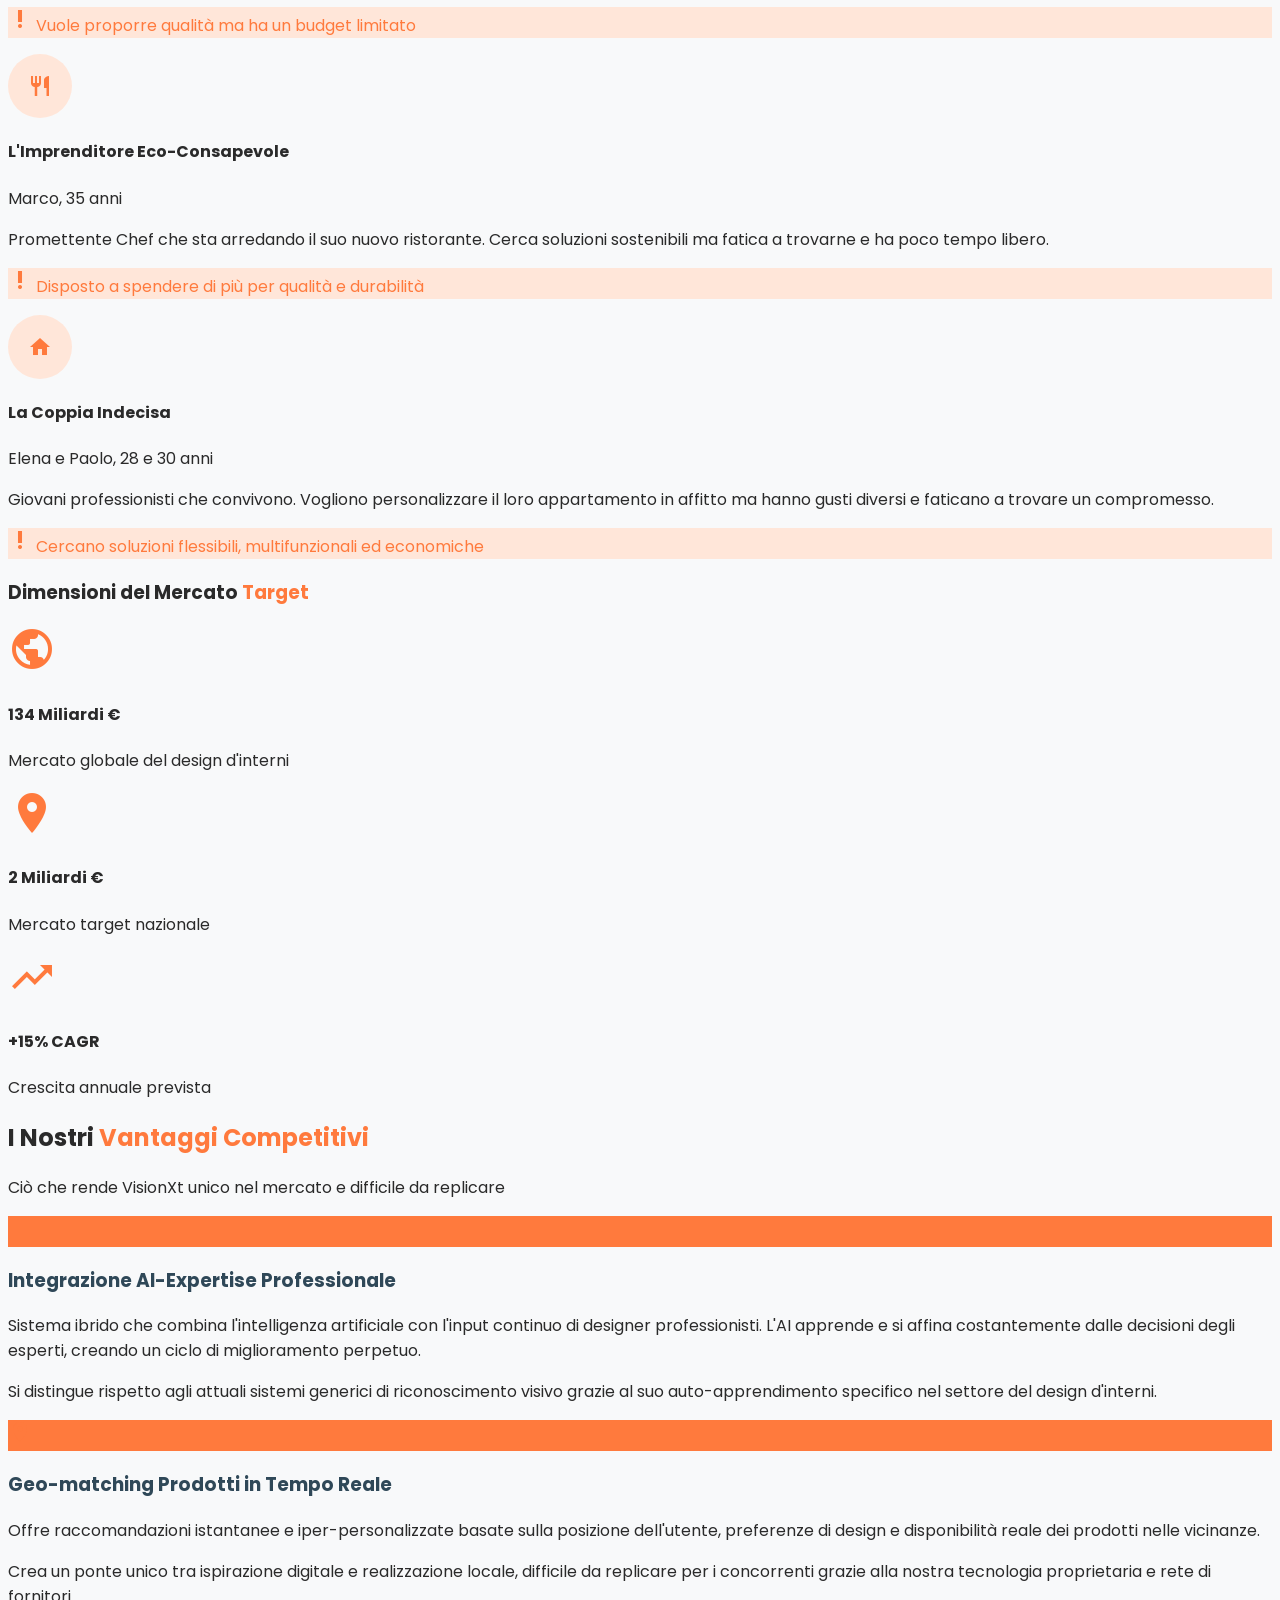
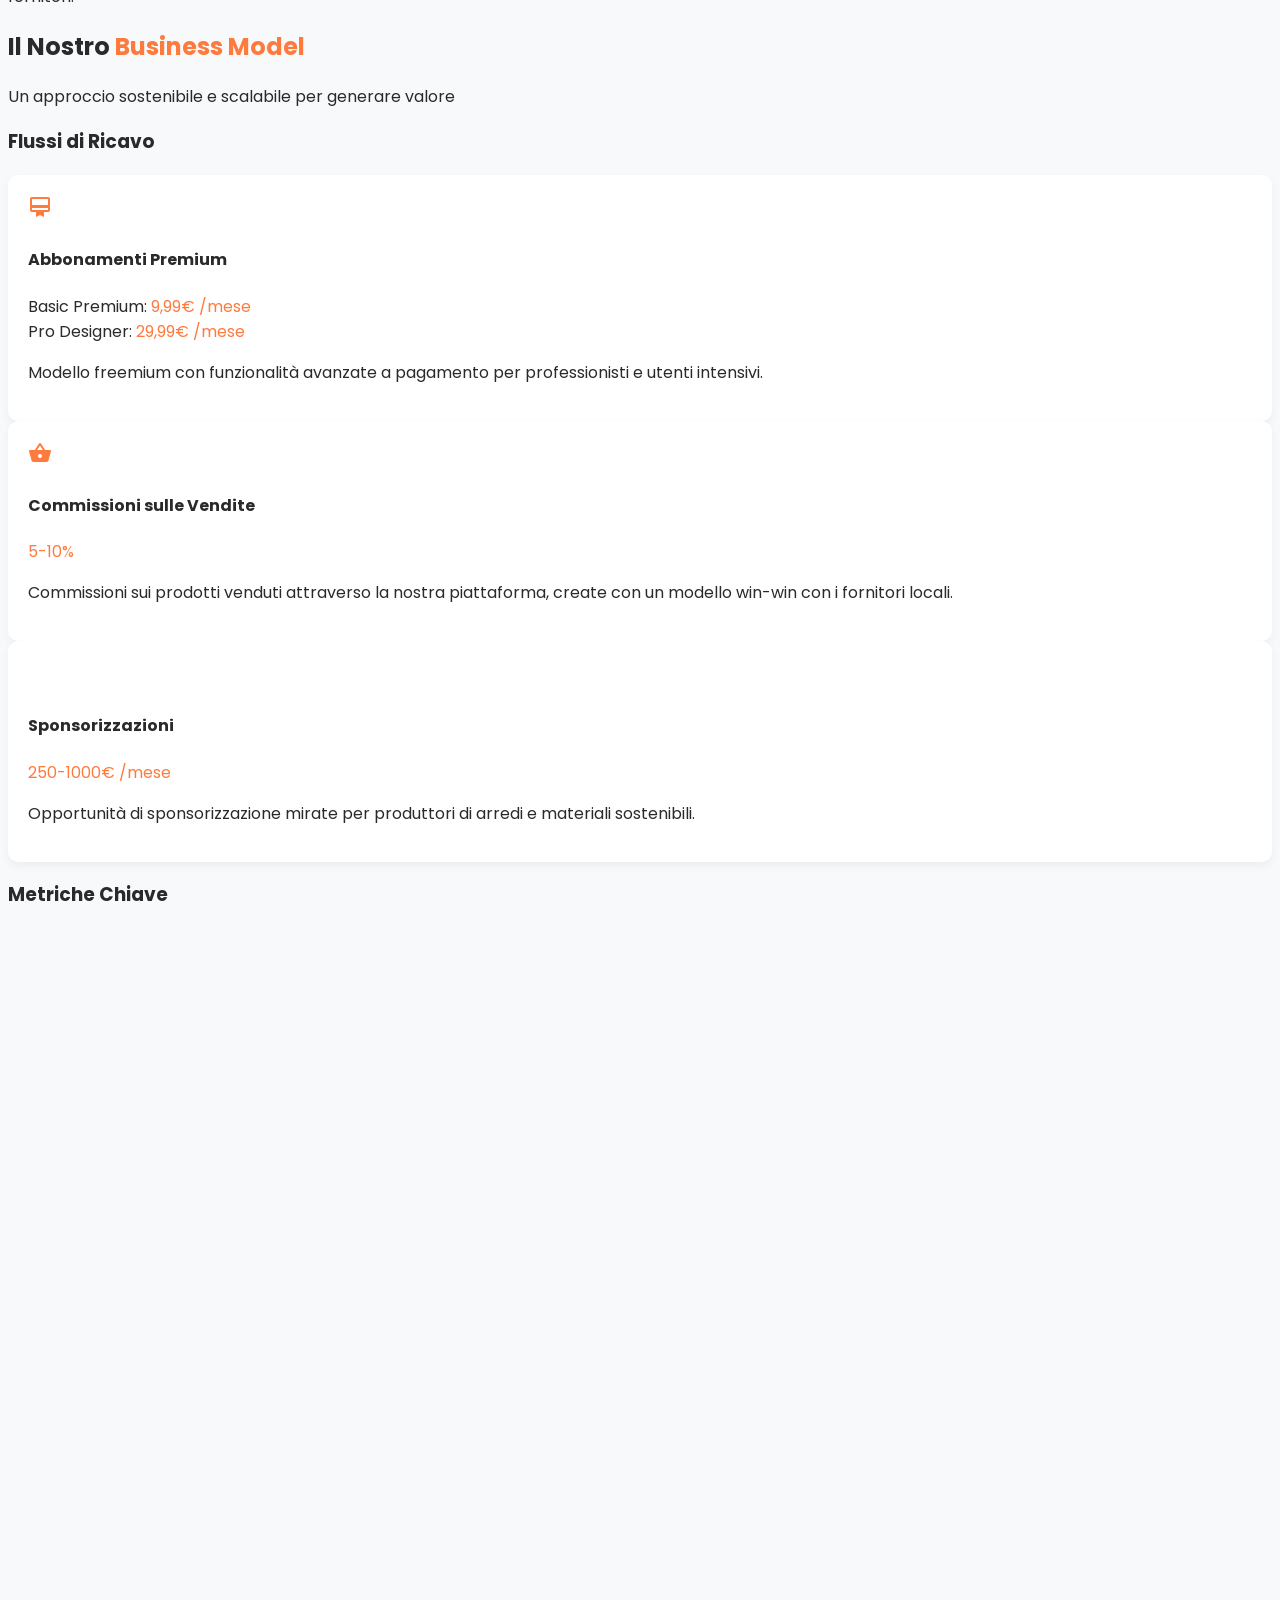
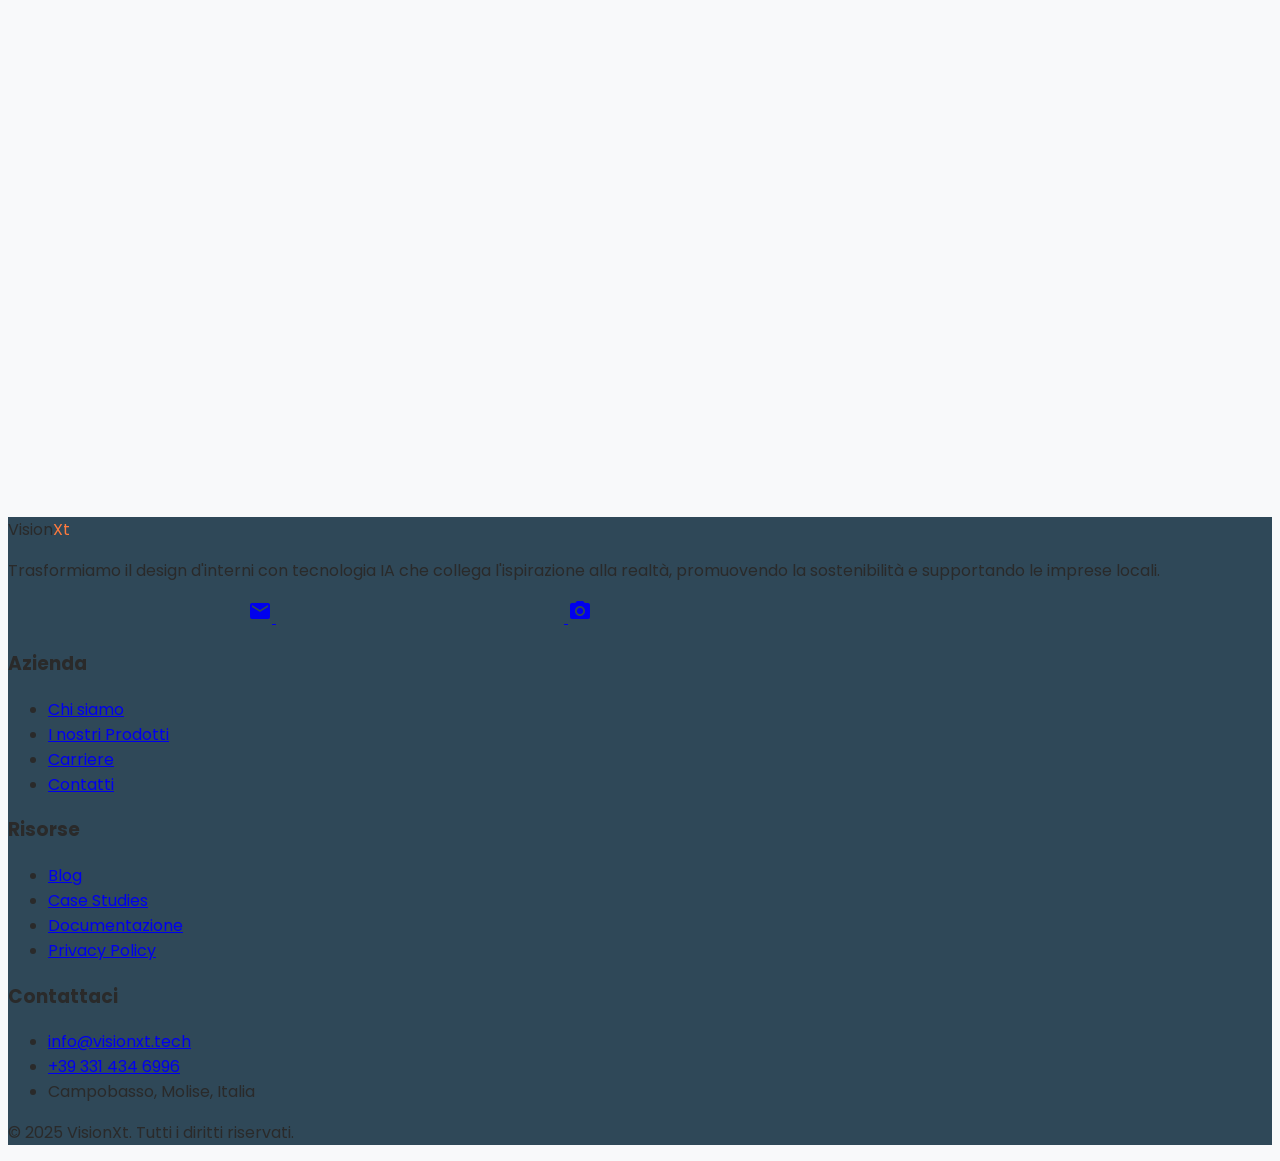
==== commit 4c87d3b0: "Inserimento animazioni e miglioramenti vari" ====
--- a/index.html
+++ b/index.html
@@ -23,6 +23,10 @@
     <!-- Particles.js for background animation -->
     <script src="https://cdn.jsdelivr.net/particles.js/2.0.0/particles.min.js"></script>
     
+    <!-- AOS Animation Library -->
+    <link href="https://cdn.jsdelivr.net/npm/aos@2.3.4/dist/aos.css" rel="stylesheet">
+    <script src="https://cdn.jsdelivr.net/npm/aos@2.3.4/dist/aos.js"></script>
+    
     <!-- Custom CSS -->
     <link rel="stylesheet" href="css/styles.css">
     <link rel="stylesheet" href="css/responsive.css">
@@ -135,6 +139,35 @@
             top: 0;
             left: 0;
             z-index: 0;
+        }
+        
+        /* Floating animation for hero elements */
+        .floating {
+            animation: floating 4s ease-in-out infinite;
+        }
+
+        @keyframes floating {
+            0% {
+                transform: translateY(0px);
+            }
+            50% {
+                transform: translateY(-20px);
+            }
+            100% {
+                transform: translateY(0px);
+            }
+        }
+        
+        /* Sequence animation for staggered children */
+        .sequence-parent > * {
+            transition: all 0.5s ease;
+        }
+        
+        /* Ensure hero image is always visible */
+        #hero-image {
+            display: block !important;
+            opacity: 1 !important;
+            visibility: visible !important;
         }
     </style>
 </head>
@@ -161,8 +194,31 @@
                 }
                 const html = await response.text();
                 document.getElementById(containerId).innerHTML = html;
+                
+                // Fix per hero image se stiamo caricando hero.html
+                if (containerId === 'hero-container') {
+                    setTimeout(fixHeroImage, 100);
+                }
             } catch (error) {
                 console.error(`Error loading component ${url}:`, error);
+            }
+        }
+        
+        // Funzione specifica per assicurarsi che l'immagine dell'hero sia visibile
+        function fixHeroImage() {
+            const heroImage = document.getElementById('hero-image');
+            if (heroImage) {
+                heroImage.style.display = 'block';
+                heroImage.style.opacity = '1';
+                heroImage.style.visibility = 'visible';
+                console.log('Hero image fixed');
+                
+                // Riapplica il fix dopo un po' per assicurarsi che rimanga visibile
+                setTimeout(() => {
+                    heroImage.style.display = 'block';
+                    heroImage.style.opacity = '1';
+                    heroImage.style.visibility = 'visible';
+                }, 1000);
             }
         }
 
@@ -181,10 +237,30 @@
             // Inizializza particles.js dopo aver caricato i componenti
             initializeParticles();
             
+            // Inizializza AOS per le animazioni allo scroll
+            AOS.init({
+                duration: 800,
+                easing: 'ease-out-cubic',
+                once: false,
+                mirror: false,
+                offset: 50,
+                disable: 'mobile'  // Disabilita su mobile per migliori prestazioni
+            });
+            
+            // Fix aggiuntivo per l'immagine dell'hero dopo l'inizializzazione di AOS
+            setTimeout(fixHeroImage, 500);
+            
             // Inizializza eventuali altri script
             if (typeof initializeScripts === 'function') {
                 initializeScripts();
             }
+            
+            // Gestione eventi di scroll per assicurarsi che l'immagine dell'hero rimanga visibile
+            window.addEventListener('scroll', function() {
+                if (window.scrollY < 500) {  // Solo quando siamo vicini all'hero section
+                    fixHeroImage();
+                }
+            });
         });
         
         // Funzione per inizializzare particles.js
--- a/css/sections.css
+++ b/css/sections.css
@@ -59,4 +59,502 @@
 .market-section .flex .items-start.mb-2 p {
     color: var(--text-dark);
     line-height: 1.5;
-}+}
+
+/* Card migliorata per problema e alternative */
+.pain-point-card {
+    background-color: white;
+    border-radius: 16px;
+    overflow: hidden;
+    box-shadow: 0 6px 15px rgba(0, 0, 0, 0.07);
+    transition: all 0.4s ease;
+    height: 100%;
+    display: flex;
+    flex-direction: column;
+    border: 1px solid rgba(0, 0, 0, 0.03);
+}
+
+.pain-point-card:hover {
+    transform: translateY(-8px);
+    box-shadow: 0 15px 30px rgba(0, 0, 0, 0.1);
+    border-color: var(--primary);
+    border-width: 1px;
+    border-style: solid;
+}
+
+.problem-image-container {
+    position: relative;
+    overflow: hidden;
+}
+
+.problem-image-container img {
+    transition: transform 0.8s ease;
+}
+
+.pain-point-card:hover .problem-image-container img {
+    transform: scale(1.1);
+}
+
+.pain-point-icon {
+    width: 60px;
+    height: 60px;
+    display: flex;
+    align-items: center;
+    justify-content: center;
+    color: var(--primary);
+    font-size: 30px;
+    background-color: var(--light-accent);
+    border-radius: 50%;
+    box-shadow: 0 4px 10px rgba(255, 122, 61, 0.2);
+}
+
+/* Stile per la sezione delle alternative */
+.alternative-card {
+    background-color: white;
+    border-radius: 12px;
+    padding: 1.5rem;
+    box-shadow: 0 4px 10px rgba(0, 0, 0, 0.05);
+    transition: all 0.3s ease;
+    height: 100%;
+    border: 1px solid rgba(0, 0, 0, 0.03);
+}
+
+.alternative-card:hover {
+    transform: translateY(-5px);
+    box-shadow: 0 10px 20px rgba(0, 0, 0, 0.08);
+    background-color: var(--light-accent);
+}
+
+.alternative-icon {
+    width: 56px;
+    height: 56px;
+    display: flex;
+    align-items: center;
+    justify-content: center;
+    background-color: var(--light-accent);
+    color: var(--primary);
+    font-size: 26px;
+    border-radius: 50%;
+    margin-bottom: 1rem;
+    box-shadow: 0 4px 8px rgba(255, 122, 61, 0.15);
+}
+
+.alternative-title {
+    font-weight: 700;
+    font-size: 1.2rem;
+    color: var(--dark);
+    margin-bottom: 0.5rem;
+}
+
+.alternative-description {
+    color: var(--text-medium);
+    font-size: 0.95rem;
+    line-height: 1.5;
+}
+
+/* Animazioni per hover effects sulle card */
+.card-hover-effect {
+    transition: all 0.3s ease;
+}
+
+.card-hover-effect:hover {
+    transform: translateY(-8px);
+    box-shadow: 0 15px 30px rgba(0, 0, 0, 0.1);
+}
+
+/* Animations based on Motion library */
+/* Apply transition base properties to all animation candidates for fallback */
+[class*="animate-"] {
+    transition: opacity 0.8s ease-out, transform 0.8s ease-out;
+}
+
+/* Motion animation states */
+.animate-hidden {
+    opacity: 0;
+    transform: translateY(20px);
+}
+
+.animate-fade-up {
+    opacity: 0;
+    transform: translateY(30px);
+}
+
+.animate-fade-down {
+    opacity: 0;
+    transform: translateY(-30px);
+}
+
+.animate-fade-left {
+    opacity: 0;
+    transform: translateX(-30px);
+}
+
+.animate-fade-right {
+    opacity: 0;
+    transform: translateX(30px);
+}
+
+.animate-scale {
+    opacity: 0;
+    transform: scale(0.9);
+}
+
+.animate-rotate {
+    opacity: 0;
+    transform: rotate(-5deg);
+}
+
+/* Animations for stagger containers */
+[data-animate-stagger="true"] > * {
+    opacity: 0;
+    transform: translateY(20px);
+}
+
+[data-sequence-container] [data-sequence-item] {
+    opacity: 0;
+    transform: translateY(20px);
+    transition: opacity 0.6s ease-out, transform 0.6s ease-out;
+}
+
+/* Parallax effect classes */
+.parallax-element {
+    will-change: transform;
+}
+
+.rotate-on-scroll {
+    will-change: transform;
+}
+
+.scale-on-scroll {
+    will-change: transform;
+}
+
+/* Floating animation for decorative elements */
+.floating {
+    animation: floating 3s ease-in-out infinite;
+}
+
+@keyframes floating {
+    0% {
+        transform: translateY(0px);
+    }
+    50% {
+        transform: translateY(-10px);
+    }
+    100% {
+        transform: translateY(0px);
+    }
+}
+
+/* Pulse animation for call-to-action elements */
+.pulse {
+    animation: pulse 2s infinite;
+}
+
+@keyframes pulse {
+    0% {
+        transform: scale(1);
+        box-shadow: 0 0 0 0 rgba(255, 122, 61, 0.7);
+    }
+    70% {
+        transform: scale(1.05);
+        box-shadow: 0 0 0 10px rgba(255, 122, 61, 0);
+    }
+    100% {
+        transform: scale(1);
+        box-shadow: 0 0 0 0 rgba(255, 122, 61, 0);
+    }
+}
+
+/* Fade-in animation for immediate visual elements */
+.fade-in {
+    animation: fadeIn 1.2s ease-out forwards;
+}
+
+@keyframes fadeIn {
+    from {
+        opacity: 0;
+    }
+    to {
+        opacity: 1;
+    }
+}
+
+/* Slide-in animation variants */
+.slide-in-left {
+    animation: slideInLeft 0.8s ease-out forwards;
+}
+
+.slide-in-right {
+    animation: slideInRight 0.8s ease-out forwards;
+}
+
+.slide-in-up {
+    animation: slideInUp 0.8s ease-out forwards;
+}
+
+.slide-in-down {
+    animation: slideInDown 0.8s ease-out forwards;
+}
+
+@keyframes slideInLeft {
+    from {
+        transform: translateX(-50px);
+        opacity: 0;
+    }
+    to {
+        transform: translateX(0);
+        opacity: 1;
+    }
+}
+
+@keyframes slideInRight {
+    from {
+        transform: translateX(50px);
+        opacity: 0;
+    }
+    to {
+        transform: translateX(0);
+        opacity: 1;
+    }
+}
+
+@keyframes slideInUp {
+    from {
+        transform: translateY(50px);
+        opacity: 0;
+    }
+    to {
+        transform: translateY(0);
+        opacity: 1;
+    }
+}
+
+@keyframes slideInDown {
+    from {
+        transform: translateY(-50px);
+        opacity: 0;
+    }
+    to {
+        transform: translateY(0);
+        opacity: 1;
+    }
+}
+
+/* Reveal animation for effects where content appears with a mask */
+.reveal-left, .reveal-right, .reveal-up, .reveal-down {
+    position: relative;
+    overflow: hidden;
+}
+
+.reveal-left::after, .reveal-right::after, .reveal-up::after, .reveal-down::after {
+    content: '';
+    position: absolute;
+    top: 0;
+    left: 0;
+    right: 0;
+    bottom: 0;
+    background-color: var(--primary);
+    z-index: 1;
+}
+
+.reveal-left::after {
+    animation: revealLeft 1.2s cubic-bezier(0.77, 0, 0.175, 1) forwards;
+}
+
+.reveal-right::after {
+    animation: revealRight 1.2s cubic-bezier(0.77, 0, 0.175, 1) forwards;
+}
+
+.reveal-up::after {
+    animation: revealUp 1.2s cubic-bezier(0.77, 0, 0.175, 1) forwards;
+}
+
+.reveal-down::after {
+    animation: revealDown 1.2s cubic-bezier(0.77, 0, 0.175, 1) forwards;
+}
+
+@keyframes revealLeft {
+    0% {
+        left: 0;
+        width: 100%;
+    }
+    100% {
+        left: 100%;
+        width: 0%;
+    }
+}
+
+@keyframes revealRight {
+    0% {
+        right: 0;
+        width: 100%;
+    }
+    100% {
+        right: 100%;
+        width: 0%;
+    }
+}
+
+@keyframes revealUp {
+    0% {
+        top: 0;
+        height: 100%;
+    }
+    100% {
+        top: 100%;
+        height: 0%;
+    }
+}
+
+@keyframes revealDown {
+    0% {
+        bottom: 0;
+        height: 100%;
+    }
+    100% {
+        bottom: 100%;
+        height: 0%;
+    }
+}
+
+/* Text writer animation for dynamic typing effect */
+.text-writer::after {
+    content: '|';
+    display: inline-block;
+    animation: textWriter 1.5s infinite;
+}
+
+@keyframes textWriter {
+    0%, 100% {
+        opacity: 1;
+    }
+    50% {
+        opacity: 0;
+    }
+}
+
+/* 3D tilt effect for cards */
+.tilt-effect {
+    transition: transform 0.5s ease;
+    perspective: 1000px;
+}
+
+.tilt-effect:hover {
+    transform: rotateX(5deg) rotateY(5deg);
+}
+
+/* Scale animation for hover effects */
+.scale-hover {
+    transition: transform 0.3s ease, box-shadow 0.3s ease;
+}
+
+.scale-hover:hover {
+    transform: scale(1.05);
+    box-shadow: 0 10px 25px rgba(0, 0, 0, 0.1);
+}
+
+/* Shine effect animation */
+.shine {
+    position: relative;
+    overflow: hidden;
+}
+
+.shine::before {
+    content: '';
+    position: absolute;
+    top: 0;
+    left: -75%;
+    width: 50%;
+    height: 100%;
+    background: linear-gradient(to right, rgba(255,255,255,0) 0%, rgba(255,255,255,0.3) 100%);
+    transform: skewX(-25deg);
+    animation: shine 3s infinite;
+}
+
+@keyframes shine {
+    0% {
+        left: -75%;
+    }
+    100% {
+        left: 125%;
+    }
+}
+
+/* Bounce animation */
+.bounce {
+    animation: bounce 2s infinite;
+}
+
+@keyframes bounce {
+    0%, 20%, 50%, 80%, 100% {
+        transform: translateY(0);
+    }
+    40% {
+        transform: translateY(-20px);
+    }
+    60% {
+        transform: translateY(-10px);
+    }
+}
+
+/* Shake animation */
+.shake {
+    animation: shake 0.82s cubic-bezier(.36,.07,.19,.97) both;
+}
+
+@keyframes shake {
+    10%, 90% {
+        transform: translate3d(-1px, 0, 0);
+    }
+    20%, 80% {
+        transform: translate3d(2px, 0, 0);
+    }
+    30%, 50%, 70% {
+        transform: translate3d(-4px, 0, 0);
+    }
+    40%, 60% {
+        transform: translate3d(4px, 0, 0);
+    }
+}
+
+/* Responsive animations adjustments */
+@media (max-width: 768px) {
+    [class*="animate-"] {
+        /* Slightly faster animations on mobile for better UX */
+        transition: opacity 0.6s ease-out, transform 0.6s ease-out;
+    }
+    
+    .floating {
+        /* Smaller float amplitude on mobile */
+        animation: floating-mobile 3s ease-in-out infinite;
+    }
+    
+    @keyframes floating-mobile {
+        0% {
+            transform: translateY(0px);
+        }
+        50% {
+            transform: translateY(-5px);
+        }
+        100% {
+            transform: translateY(0px);
+        }
+    }
+    
+    /* Adattamenti mobile per card */
+    .pain-point-card,
+    .alternative-card {
+        margin-bottom: 20px;
+    }
+}
+
+/* Prefers-reduced-motion accessibility */
+@media (prefers-reduced-motion: reduce) {
+    *, ::before, ::after {
+        animation-duration: 0.01ms !important;
+        animation-iteration-count: 1 !important;
+        transition-duration: 0.01ms !important;
+        scroll-behavior: auto !important;
+    }
+}
--- a/css/fix.css
+++ b/css/fix.css
@@ -1,64 +1,243 @@
-/* Fix styling for Vantaggi Competitivi section */
-.advantages-section,
-#market .bg-light {
-    background-color: #f8f9fa;
-    border-radius: 12px;
-    box-shadow: 0 4px 15px rgba(0, 0, 0, 0.08);
-}
-
-/* Specific fix for the text and icons */
-#market .flex.items-start.mb-2,
-.advantage-item {
-    margin-bottom: 1.25rem !important;
+/* Fix per l'immagine hero */
+#hero-image {
+    display: block !important;
+    opacity: 1 !important;
+    visibility: visible !important;
+    transform: none !important;
+    animation: none !important;
+    transition: none !important;
+    position: relative !important;
+    z-index: 100 !important;
+}
+
+/* Stile per il contenitore dell'immagine hero */
+.hero-image-container {
+    display: block !important;
+    opacity: 1 !important;
+    visibility: visible !important;
+}
+
+/* Fix per elementi AOS */
+[data-aos][data-aos][data-aos-duration="1000"].aos-animate {
+    transition-duration: 1s;
+}
+
+/* Disabilita le animazioni AOS sull'immagine hero */
+#hero-image[data-aos] {
+    pointer-events: none;
+}
+
+/* Fix per la sezione hero */
+.hero-section {
+    overflow: visible !important;
+}
+
+/* Prevenzione di overflow nascosti che potrebbero causare problemi */
+.container {
+    overflow: visible !important;
+}
+
+/* Fix generale per immagini */
+img {
+    max-width: 100%;
+    height: auto;
+}
+
+/* Stili per il diagramma dell'architettura */
+.architecture-diagram {
+    background-color: white;
+    border-radius: 16px;
+    box-shadow: 0 10px 30px rgba(0, 0, 0, 0.1);
+    position: relative;
+    overflow: visible;
+    transform: translateZ(0);
+}
+
+.diagram-box {
+    transition: all 0.3s ease;
+    box-shadow: 0 4px 6px rgba(0, 0, 0, 0.05);
+    position: relative;
+    z-index: 2;
+}
+
+.diagram-box:hover {
+    transform: translateY(-3px);
+    box-shadow: 0 6px 12px rgba(0, 0, 0, 0.1);
+}
+
+.diagram-arrow {
+    transition: all 0.3s ease;
+    animation: pulse-arrow 2s infinite;
+}
+
+@keyframes pulse-arrow {
+    0% {
+        transform: translateY(0);
+        opacity: 0.7;
+    }
+    50% {
+        transform: translateY(5px);
+        opacity: 1;
+    }
+    100% {
+        transform: translateY(0);
+        opacity: 0.7;
+    }
+}
+
+.tech-badges span {
+    transition: all 0.3s ease;
+}
+
+.tech-badges span:hover {
+    transform: scale(1.1);
+}
+
+.bg-primary-light {
+    background-color: rgba(255, 122, 61, 0.15);
+}
+
+/* Fix per la sezione "Come Funziona" */
+.steps-container {
+    position: relative;
+    z-index: 10;
+    opacity: 1 !important;
+    visibility: visible !important;
+    height: 100%;
+    display: flex;
+    flex-direction: column;
+    justify-content: space-between;
+    padding: 10px 0;
+}
+
+.process-step {
     display: flex !important;
-    align-items: flex-start !important;
-}
-
-#market .flex.items-start.mb-2 .material-icons,
-.advantage-icon {
-    color: #FF7A3D !important;
-    font-size: 24px !important;
-    margin-right: 12px !important;
-    margin-top: 2px !important;
-    flex-shrink: 0 !important;
-}
-
-#market .flex.items-start.mb-2 h4,
-.advantage-title {
-    color: #2A2A2A !important;
-    font-weight: 600 !important;
-    font-size: 1.1rem !important;
-    margin-bottom: 0.3rem !important;
-}
-
-#market .flex.items-start.mb-2 p,
-.advantage-description {
-    color: #2A2A2A !important;
-    font-size: 0.95rem !important;
-    line-height: 1.5 !important;
-    margin-bottom: 0 !important;
-}
-
-/* Forced contrast for all text in the market section */
-#market p,
-#market h3,
-#market h4,
-#market div,
-#market span {
-    color: #2A2A2A !important;
-}
-
-/* Exception for white text areas */
-#market .from-primary p,
-#market .from-primary h3,
-#market .from-primary h4,
-#market .from-primary div:not(.bg-white):not(.bg-white-opacity-20),
-#market .from-primary span {
-    color: white !important;
-}
-
-/* Special fix for the check icon */
-#market .material-icons.text-primary.mr-3.mt-1 {
-    color: #FF7A3D !important;
-    font-size: 24px !important;
-}
+    opacity: 1 !important;
+    visibility: visible !important;
+    transform: none !important;
+    position: relative;
+    z-index: 5;
+    margin-bottom: 30px;
+    padding-left: 5px;
+}
+
+.process-step:last-child {
+    margin-bottom: 0;
+}
+
+.step-number {
+    width: 40px;
+    height: 40px;
+    min-width: 40px;
+    border-radius: 50%;
+    background-color: var(--primary);
+    color: white;
+    display: flex;
+    align-items: center;
+    justify-content: center;
+    font-weight: bold;
+    margin-right: 1rem;
+    box-shadow: 0 4px 8px rgba(255, 122, 61, 0.3);
+    position: relative;
+    z-index: 2;
+}
+
+.process-content {
+    flex: 1;
+    opacity: 1 !important;
+    visibility: visible !important;
+}
+
+.process-content h4 {
+    font-weight: 700;
+    color: var(--dark) !important;
+    margin-bottom: 4px;
+    font-size: 1.1rem;
+}
+
+.process-content p {
+    color: var(--text-medium) !important;
+    font-size: 0.95rem;
+    line-height: 1.4;
+}
+
+/* Linea verticale che connette i numeri dei passi */
+.steps-container:before {
+    content: '';
+    position: absolute;
+    top: 0;
+    left: 20px;
+    height: 100%;
+    width: 2px;
+    background-color: rgba(255, 122, 61, 0.2);
+    z-index: 1;
+}
+
+.step-number:after {
+    content: '';
+    position: absolute;
+    top: 50%;
+    left: -5px;
+    width: 10px;
+    height: 10px;
+    background-color: var(--primary);
+    border-radius: 50%;
+    transform: translateY(-50%);
+    z-index: -1;
+}
+
+@media (max-width: 768px) {
+    .hero-image-container {
+        margin-top: 2rem;
+    }
+    
+    #hero-image {
+        max-width: 90%;
+        margin: 0 auto;
+    }
+    
+    .architecture-diagram {
+        max-width: 100%;
+        margin: 0 auto;
+    }
+    
+    .diagram-layer {
+        flex-direction: column;
+        gap: 10px;
+    }
+    
+    .diagram-layer.flex.space-x-4 > * {
+        margin-left: 0 !important;
+    }
+    
+    /* Fix per passi del processo in mobile */
+    .steps-container {
+        padding-left: 10px;
+        margin-bottom: 20px;
+    }
+    
+    .process-step {
+        margin-bottom: 20px;
+    }
+    
+    .step-number {
+        width: 36px;
+        height: 36px;
+        min-width: 36px;
+    }
+    
+    .process-content h4 {
+        font-size: 1rem;
+    }
+    
+    .process-content p {
+        font-size: 0.9rem;
+    }
+}
+
+/* Prefers-reduced-motion accessibility */
+@media (prefers-reduced-motion: reduce) {
+    .diagram-arrow {
+        animation: none !important;
+    }
+}
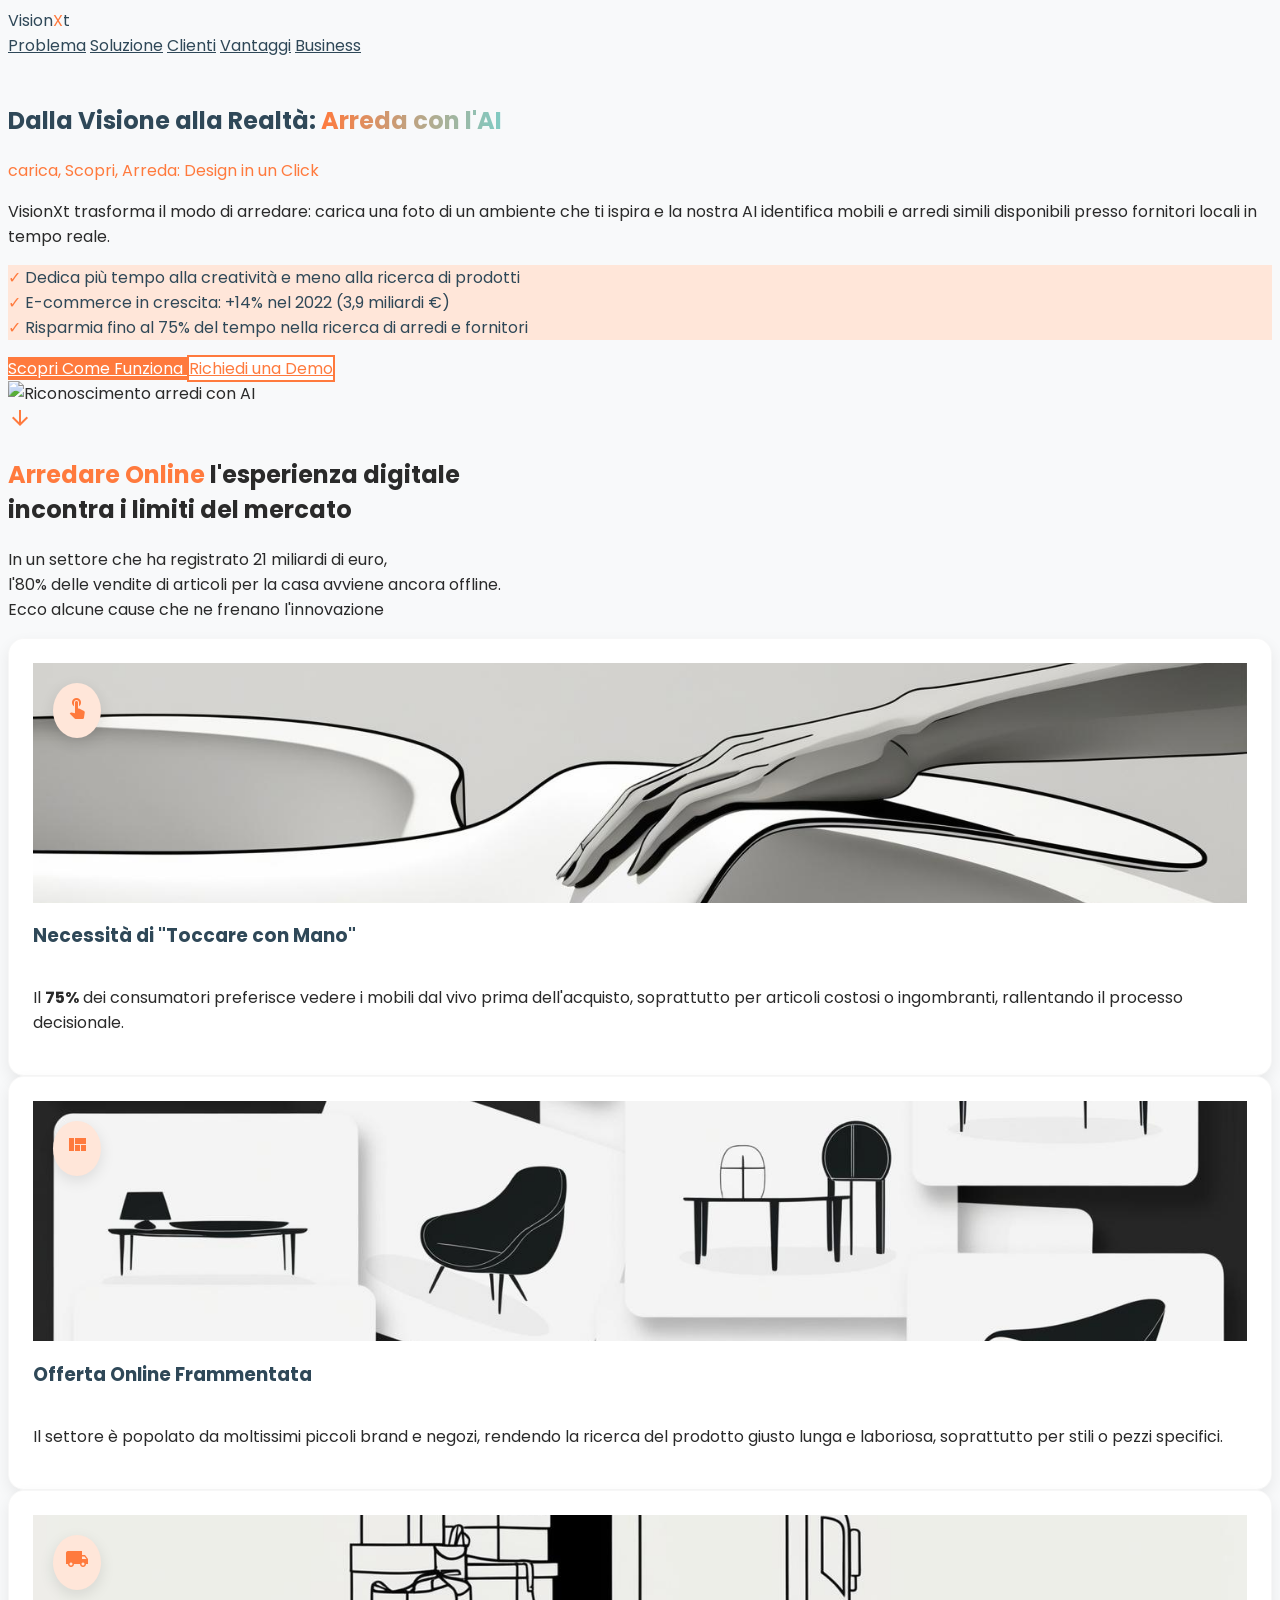
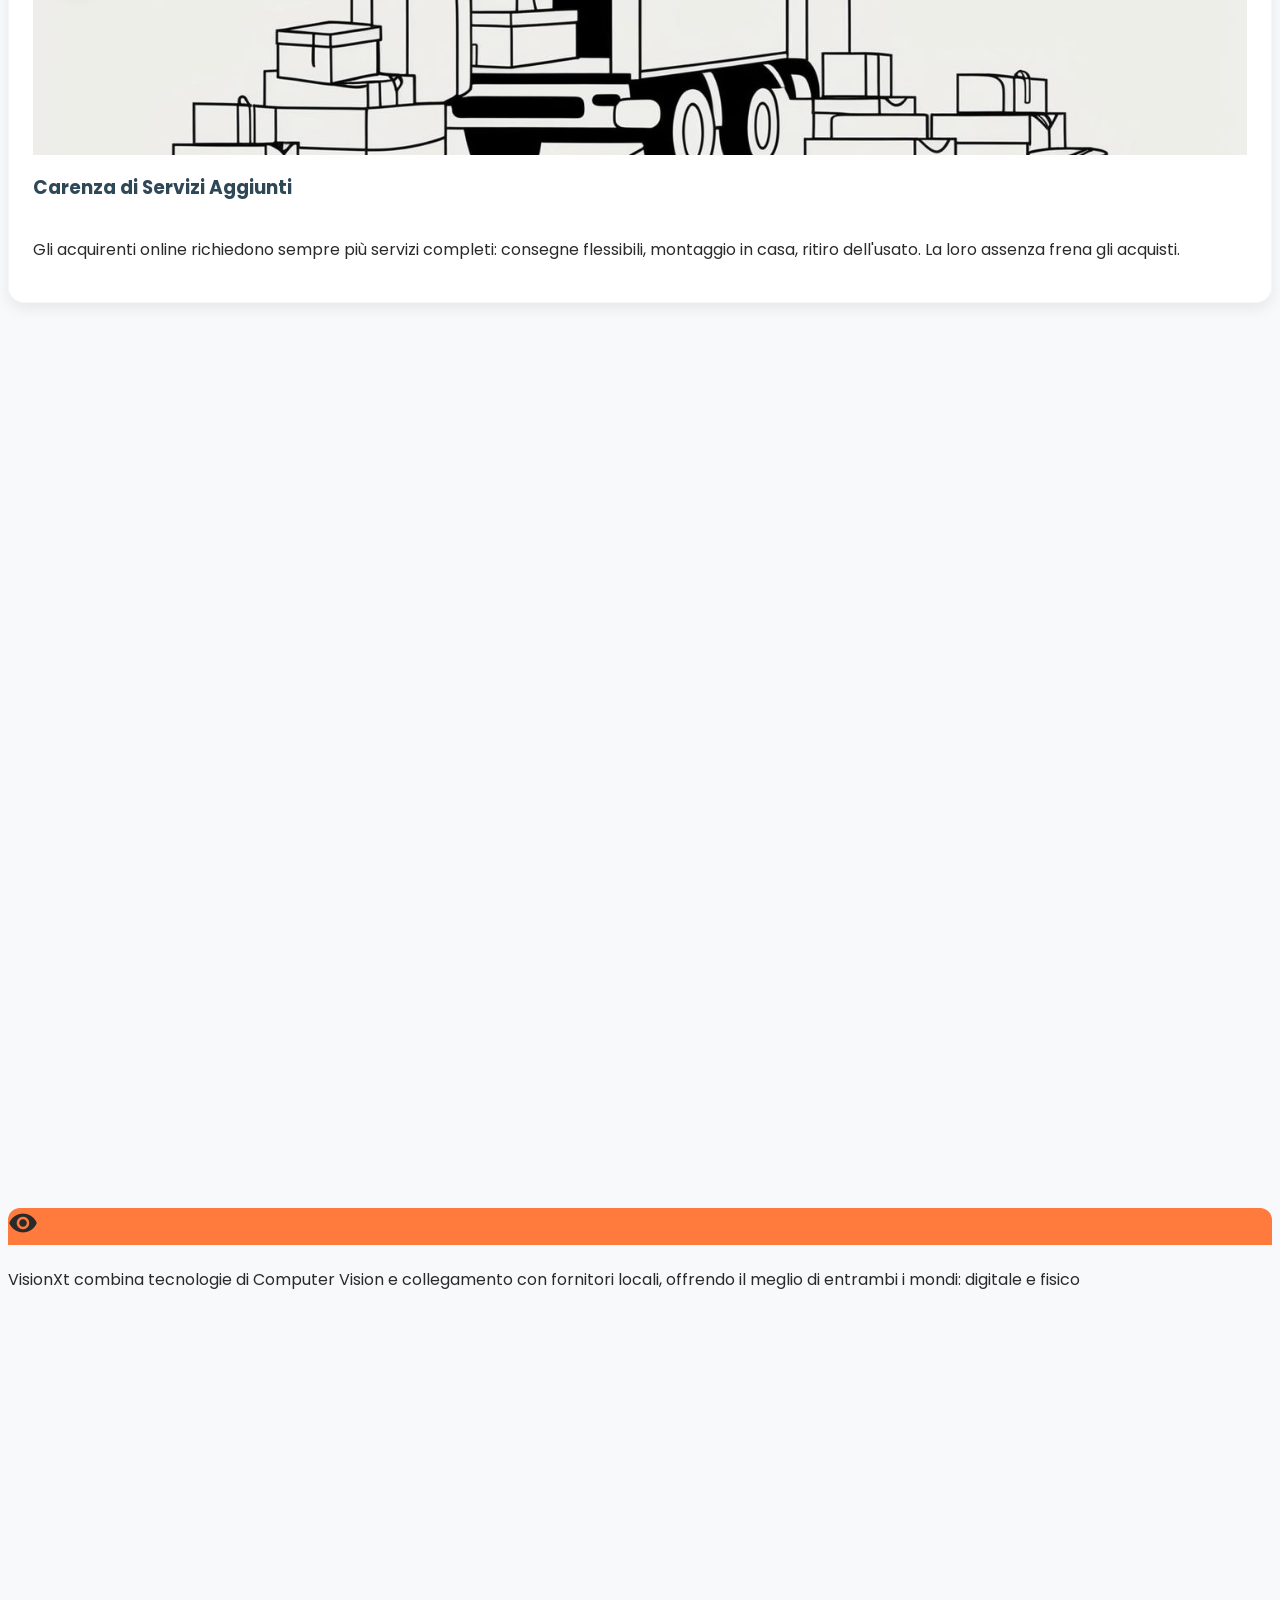
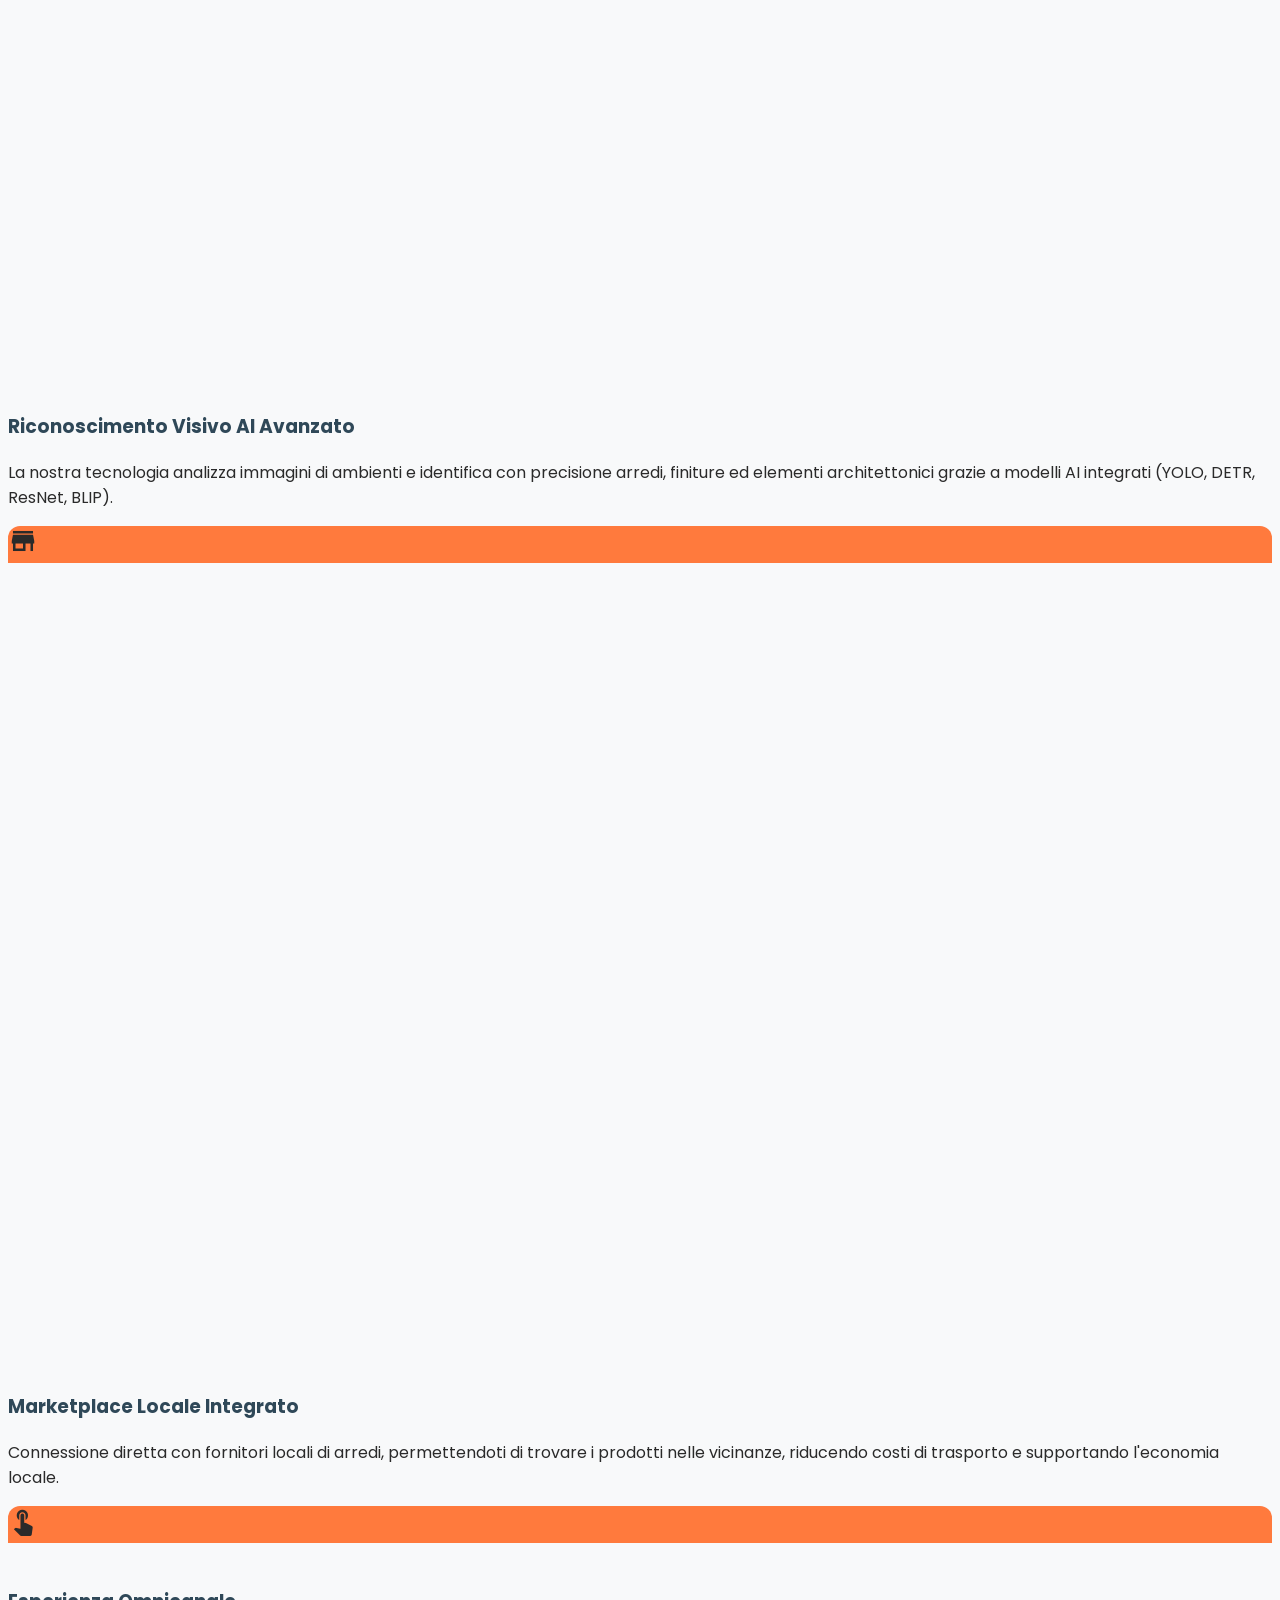
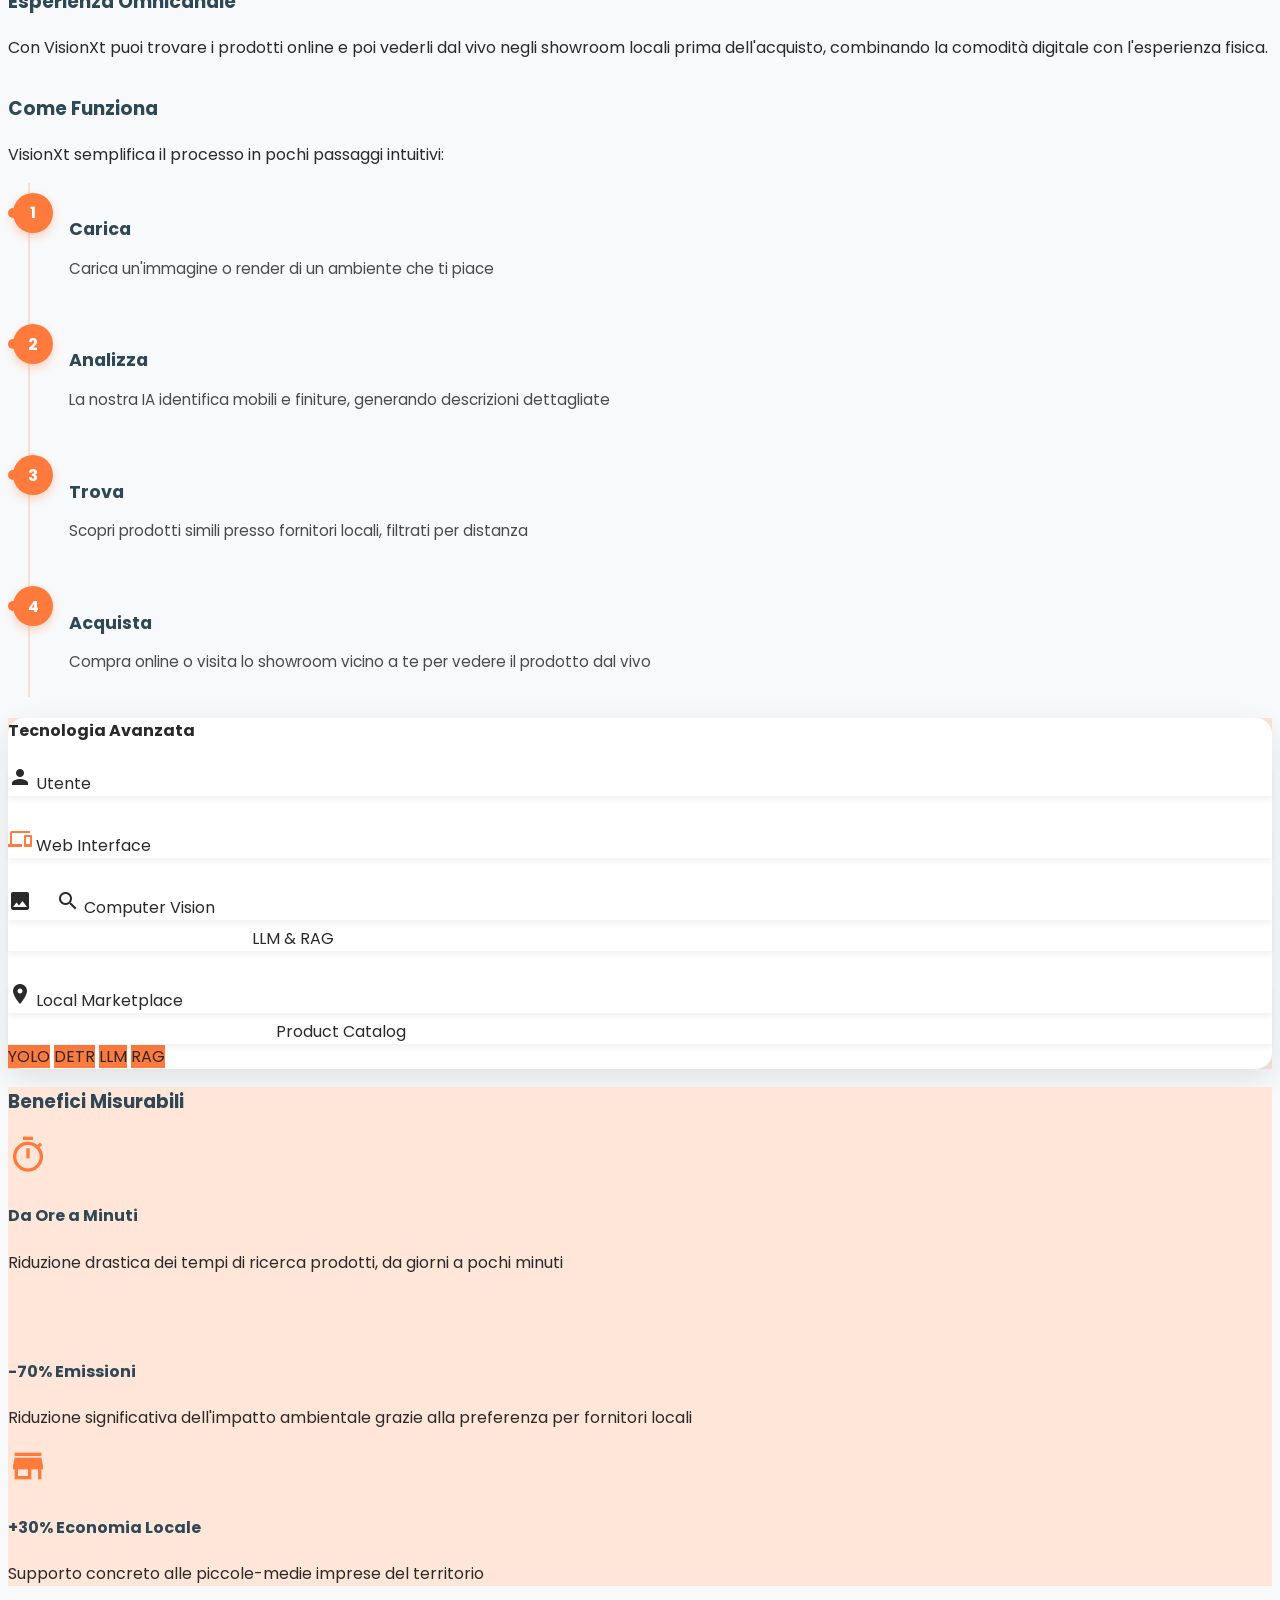
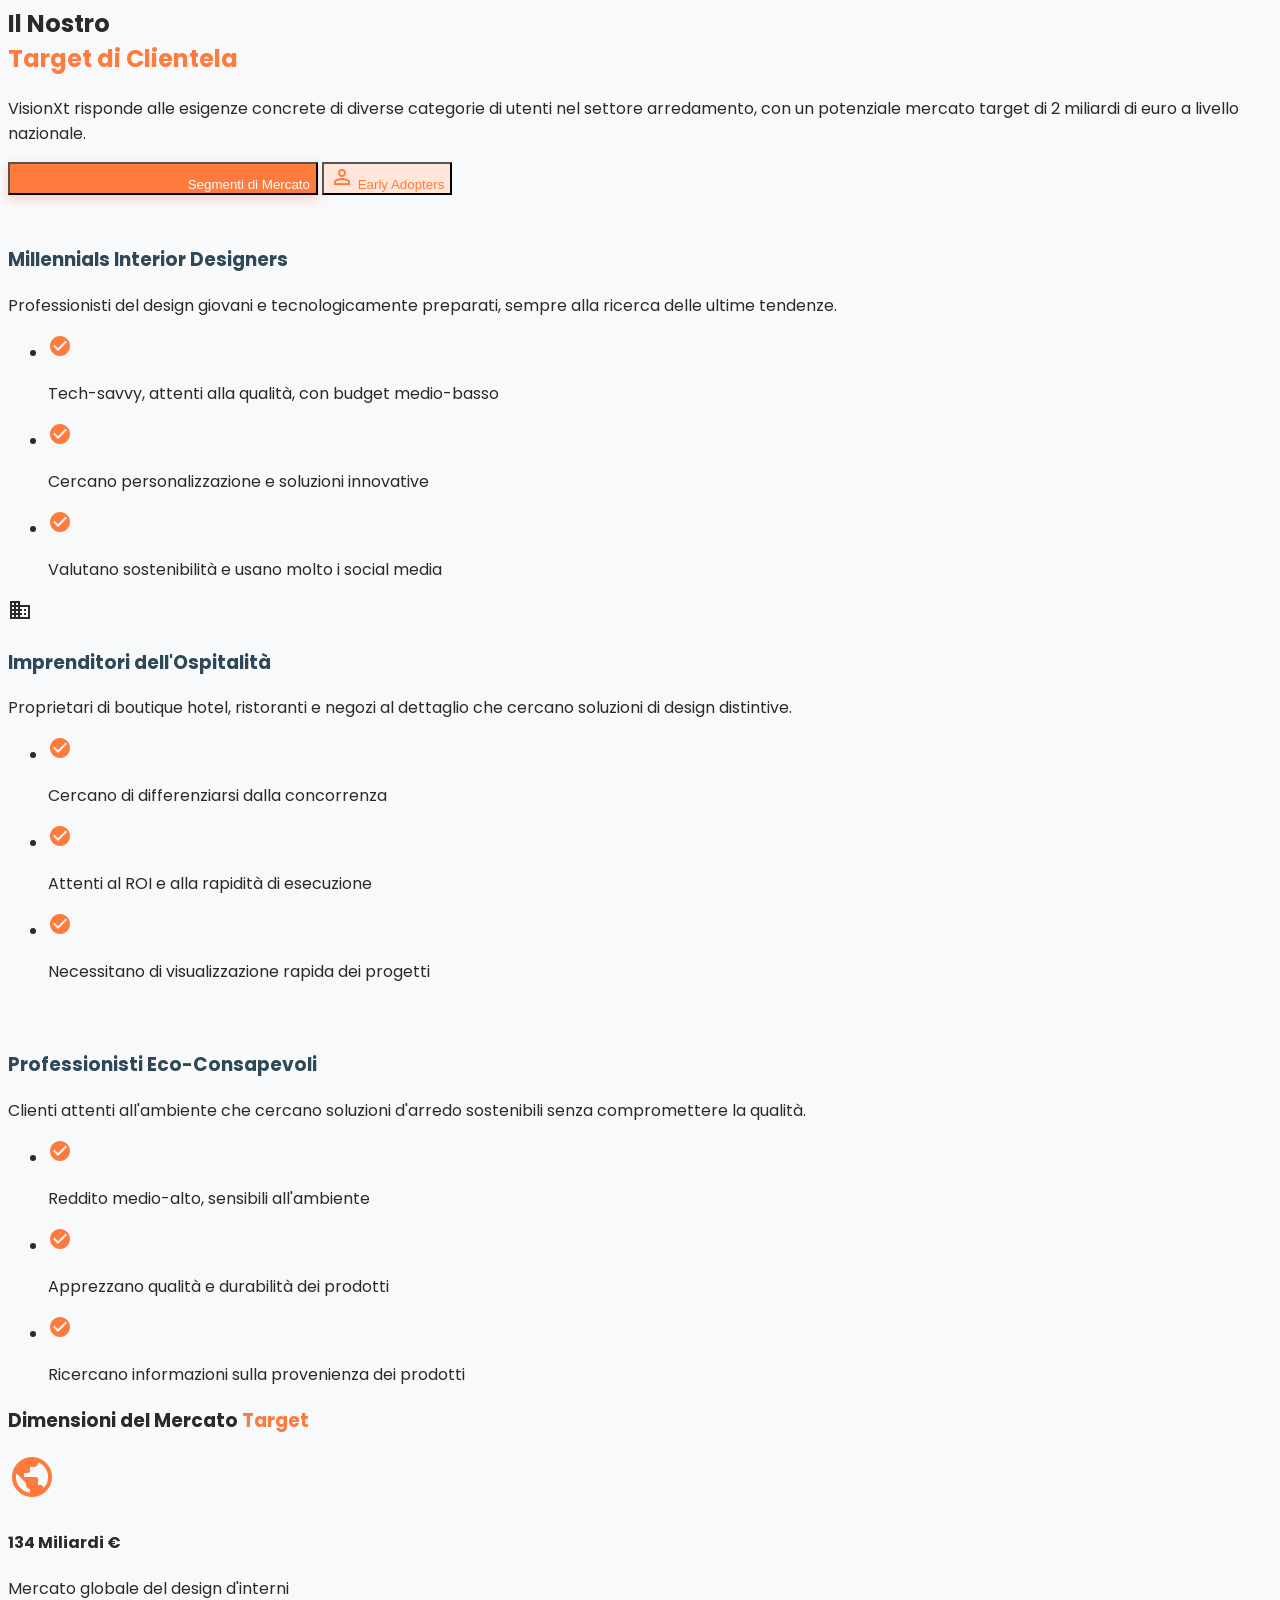
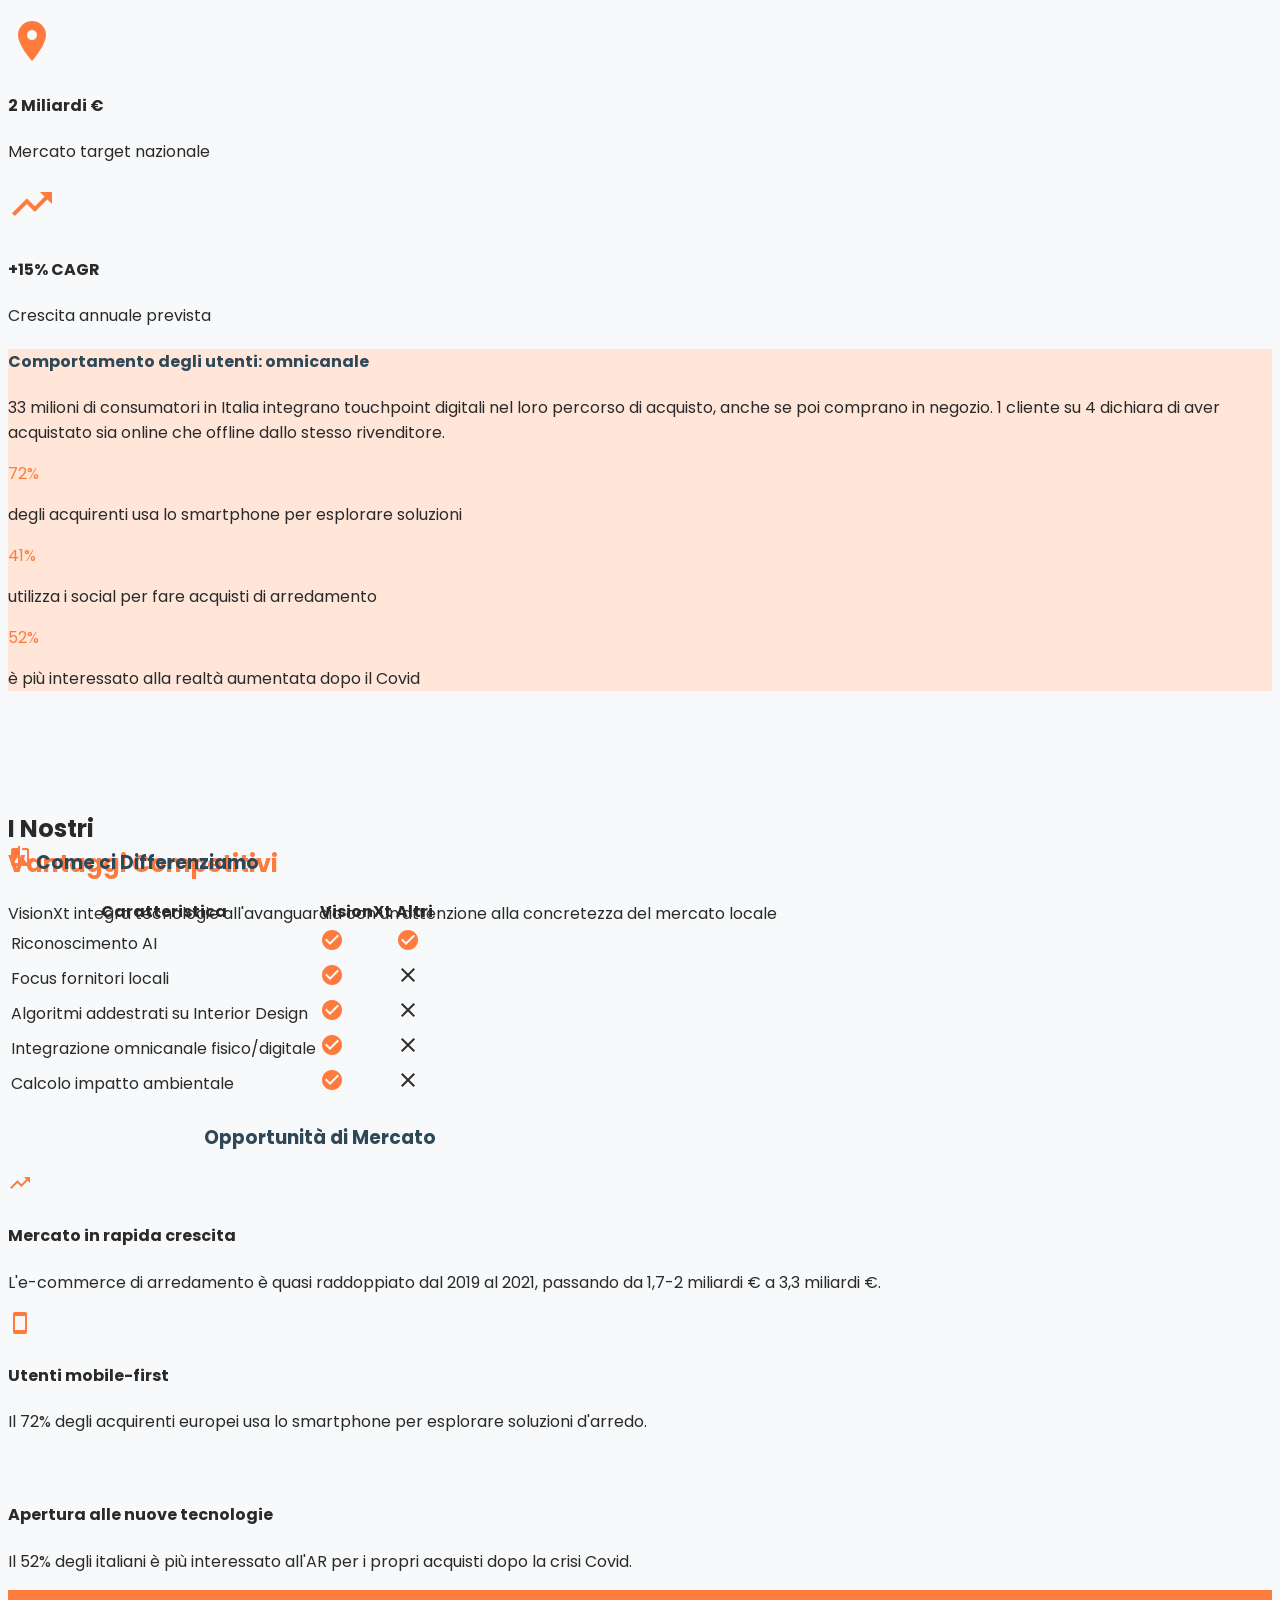
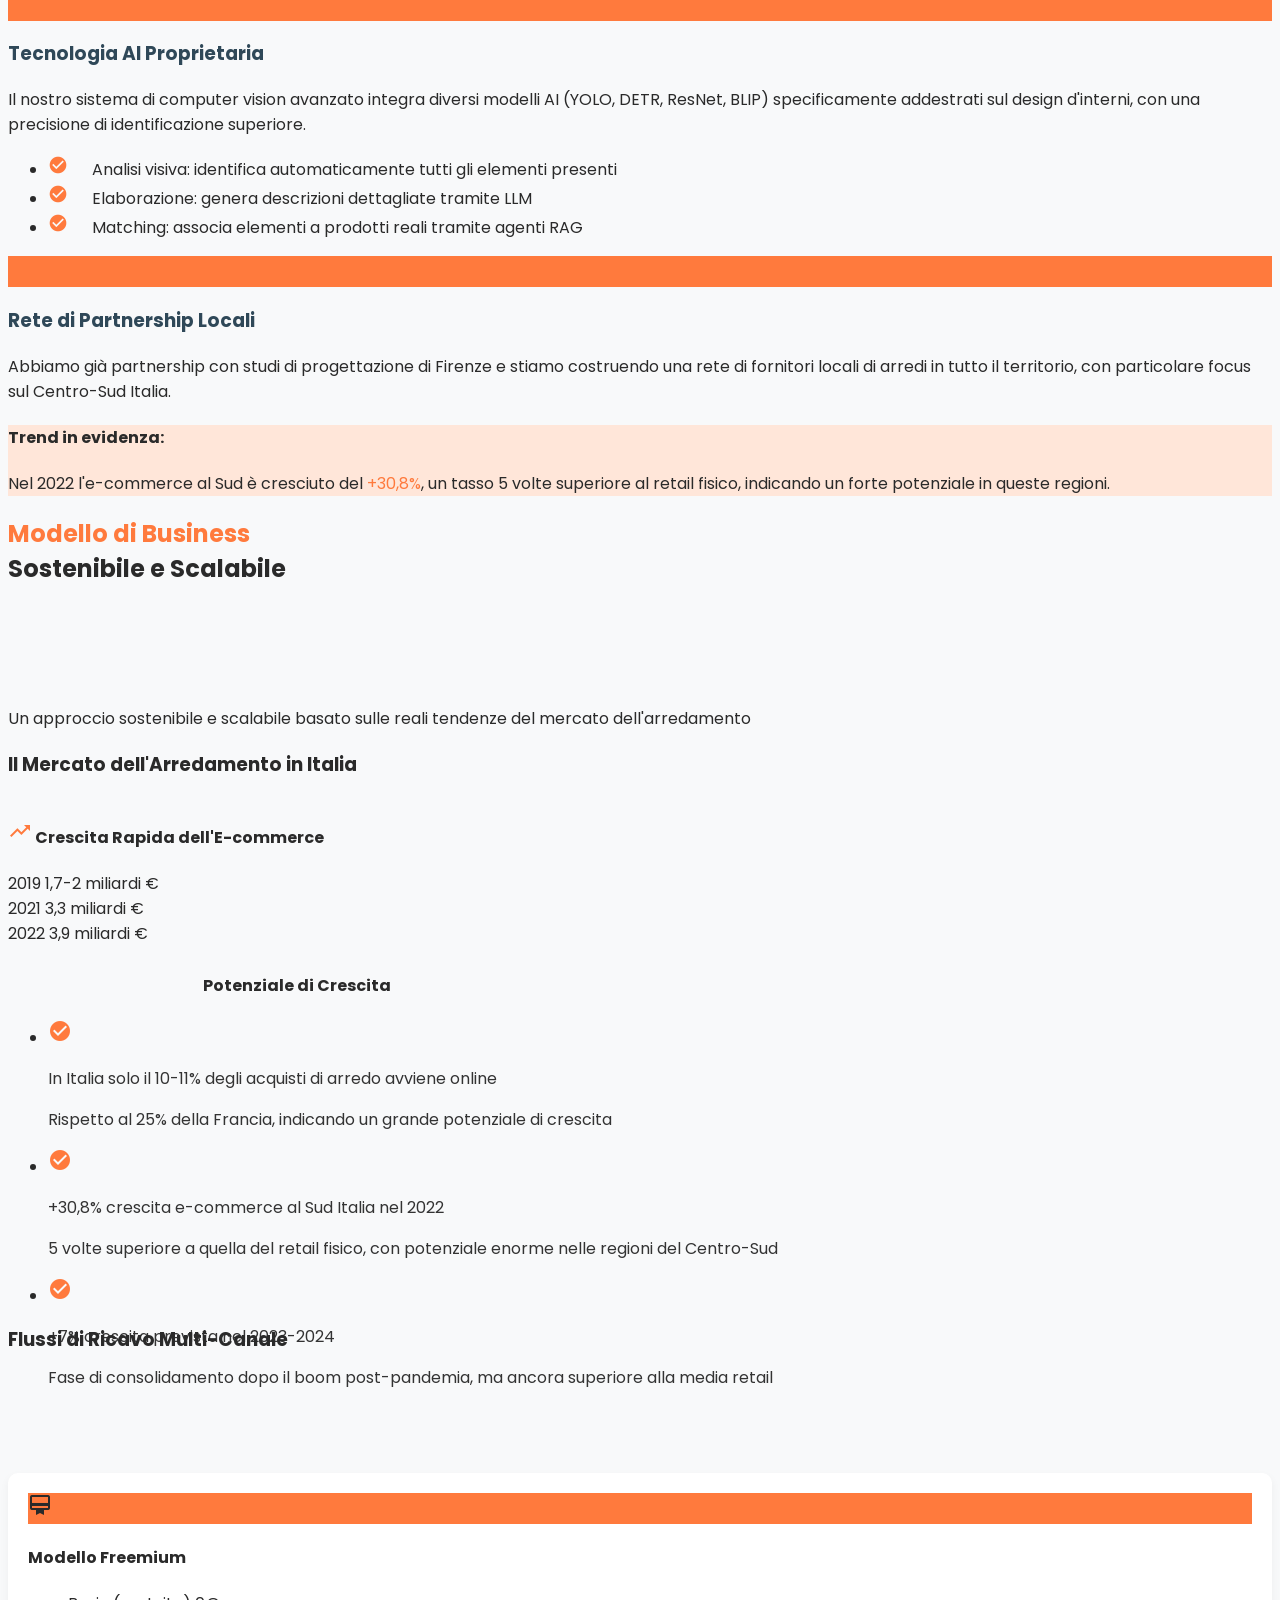
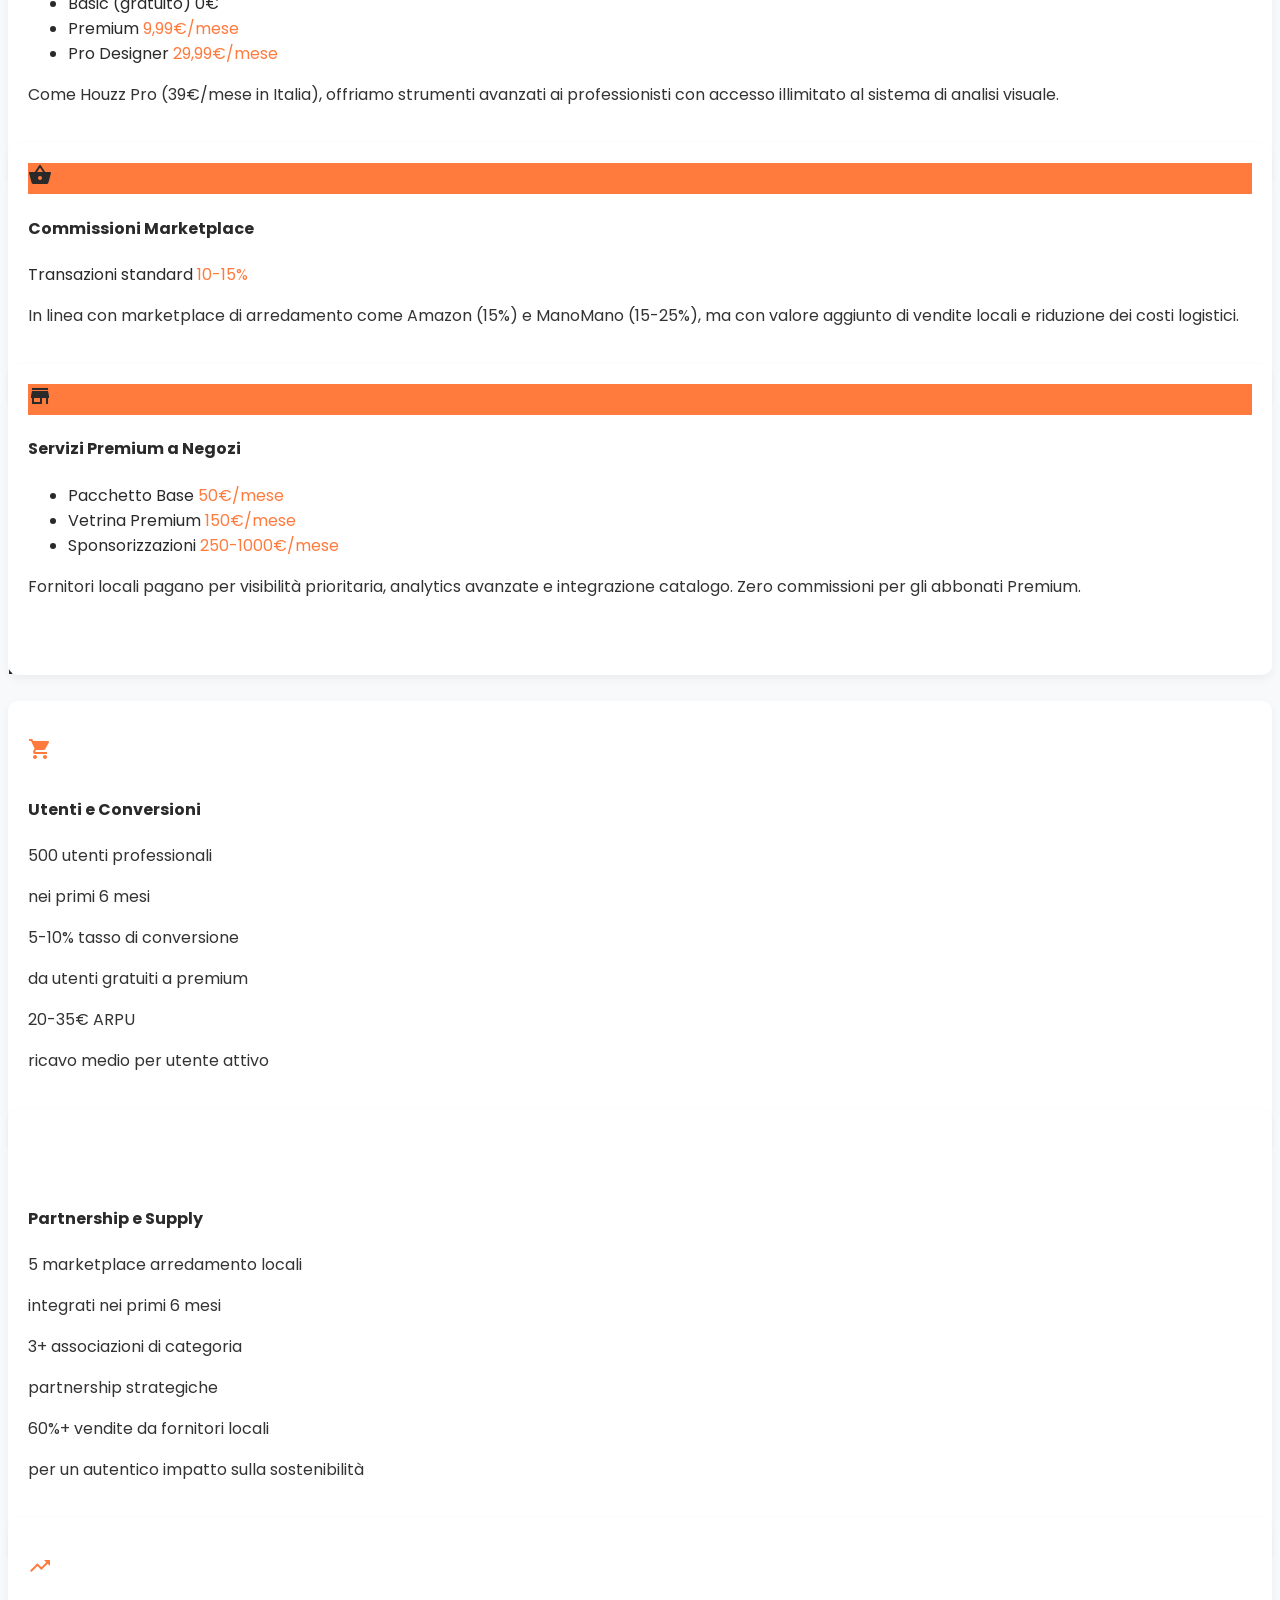
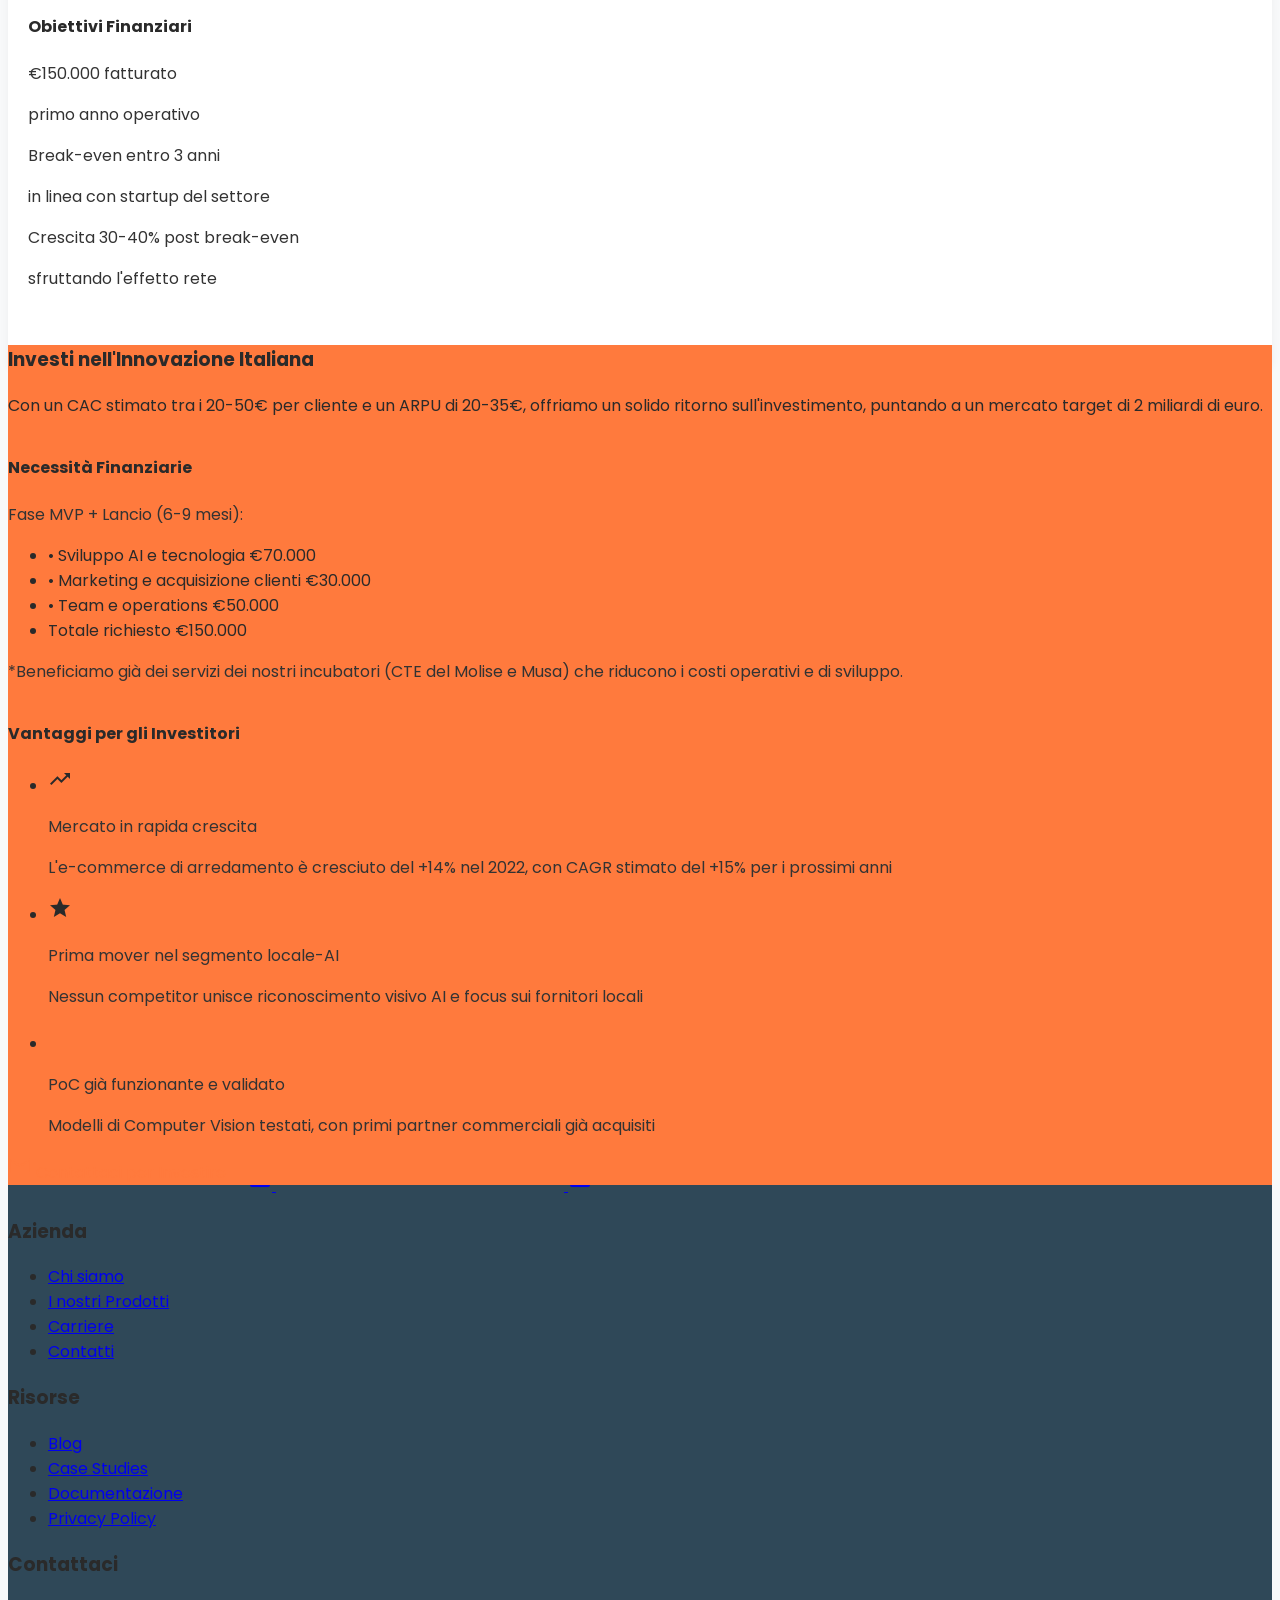
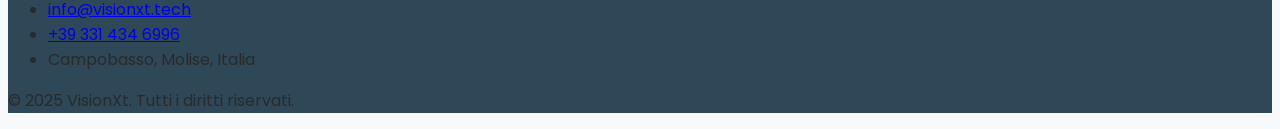
==== commit 4884bf01: "aggiornamenti" ====
--- a/index.html
+++ b/index.html
@@ -110,6 +110,11 @@
             padding: 20px;
             box-shadow: 0 4px 10px rgba(0, 0, 0, 0.05);
             height: 100%;
+            display: block !important;
+            visibility: visible !important;
+            opacity: 1 !important;
+            position: relative !important; 
+            z-index: 10 !important;
         }
         
         .metric-card {
@@ -119,6 +124,11 @@
             box-shadow: 0 4px 10px rgba(0, 0, 0, 0.05);
             transition: all 0.3s ease;
             height: 100%;
+            display: block !important;
+            visibility: visible !important;
+            opacity: 1 !important;
+            position: relative !important;
+            z-index: 10 !important;
         }
         
         .metric-card:hover {
@@ -168,6 +178,51 @@
             display: block !important;
             opacity: 1 !important;
             visibility: visible !important;
+        }
+        
+        /* Style for tab interface */
+        .tab-button {
+            transition: all 0.3s ease;
+        }
+        
+        .tab-button.active {
+            background-color: var(--primary) !important;
+            color: white !important;
+        }
+        
+        .tab-pane {
+            display: block;
+            opacity: 1;
+            transition: opacity 0.3s ease;
+        }
+        
+        .tab-pane.hidden {
+            display: none;
+            opacity: 0;
+        }
+
+        /* FIX CRITICI PER BUSINESS SECTION */
+        #business h3 {
+            display: block !important;
+            visibility: visible !important;
+            opacity: 1 !important;
+            position: relative !important;
+            z-index: 10 !important;
+        }
+
+        #business .grid {
+            display: grid !important;
+            visibility: visible !important;
+            opacity: 1 !important;
+        }
+
+        #business .bg-white p, 
+        #business .bg-light p,
+        #business .text-gray-600, 
+        #business .text-gray-700,
+        #business .text-sm {
+            color: #333333 !important;
+            font-weight: 400 !important;
         }
     </style>
 </head>
@@ -199,8 +254,130 @@
                 if (containerId === 'hero-container') {
                     setTimeout(fixHeroImage, 100);
                 }
+                
+                // Fix per business section se stiamo caricando business.html
+                if (containerId === 'business-container') {
+                    setTimeout(fixBusinessSection, 100);
+                    setTimeout(fixBusinessSection, 500);
+                    setTimeout(fixBusinessSection, 1000);
+                }
+                
+                // Notifica che un componente è stato caricato
+                window.dispatchEvent(new CustomEvent('componentLoaded', {
+                    detail: {
+                        id: containerId,
+                        url: url
+                    }
+                }));
             } catch (error) {
                 console.error(`Error loading component ${url}:`, error);
+            }
+        }
+        
+        // Funzione per correggere la visualizzazione della sezione business
+        function fixBusinessSection() {
+            console.log("Fixing business section...");
+            
+            // Assicura visibilità per i contenitori principali
+            const businessContainer = document.getElementById('business-container');
+            if (businessContainer) {
+                businessContainer.style.display = 'block';
+                businessContainer.style.visibility = 'visible';
+                businessContainer.style.opacity = '1';
+            }
+            
+            // Flussi di Ricavo Multi-Canale
+            const revenueCards = document.querySelectorAll('#business .revenue-card');
+            if (revenueCards.length > 0) {
+                console.log("Found revenue cards:", revenueCards.length);
+                revenueCards.forEach((card, index) => {
+                    card.style.display = 'block';
+                    card.style.visibility = 'visible';
+                    card.style.opacity = '1';
+                    card.style.position = 'relative';
+                    card.style.zIndex = '10';
+                    
+                    // Rimuovi attributi AOS che potrebbero interferire
+                    card.removeAttribute('data-aos');
+                    card.removeAttribute('data-aos-delay');
+                    card.removeAttribute('data-aos-duration');
+                    
+                    // Assicura che tutti i contenuti all'interno della card siano visibili
+                    const elements = card.querySelectorAll('*');
+                    elements.forEach(el => {
+                        el.style.display = '';
+                        el.style.visibility = 'visible';
+                        el.style.opacity = '1';
+                        
+                        // Rimuovi attributi AOS che potrebbero interferire
+                        el.removeAttribute('data-aos');
+                        el.removeAttribute('data-aos-delay');
+                        el.removeAttribute('data-aos-duration');
+                    });
+                });
+            }
+            
+            // Metriche Chiave e Obiettivi
+            const metricCards = document.querySelectorAll('#business .metric-card');
+            if (metricCards.length > 0) {
+                console.log("Found metric cards:", metricCards.length);
+                metricCards.forEach((card, index) => {
+                    card.style.display = 'block';
+                    card.style.visibility = 'visible';
+                    card.style.opacity = '1';
+                    card.style.position = 'relative';
+                    card.style.zIndex = '10';
+                    
+                    // Rimuovi attributi AOS che potrebbero interferire
+                    card.removeAttribute('data-aos');
+                    card.removeAttribute('data-aos-delay');
+                    card.removeAttribute('data-aos-duration');
+                    
+                    // Assicura che tutti i contenuti all'interno della card siano visibili
+                    const elements = card.querySelectorAll('*');
+                    elements.forEach(el => {
+                        el.style.display = '';
+                        el.style.visibility = 'visible';
+                        el.style.opacity = '1';
+                        
+                        // Rimuovi attributi AOS che potrebbero interferire
+                        el.removeAttribute('data-aos');
+                        el.removeAttribute('data-aos-delay');
+                        el.removeAttribute('data-aos-duration');
+                    });
+                });
+            }
+            
+            // Titoli e contenitori di sezione
+            const businessSection = document.querySelector('#business');
+            if (businessSection) {
+                businessSection.style.overflow = 'visible';
+                
+                // Forza la visibilità di tutti i titoli
+                const titles = businessSection.querySelectorAll('h2, h3, h4');
+                titles.forEach(title => {
+                    title.style.display = 'block';
+                    title.style.visibility = 'visible';
+                    title.style.opacity = '1';
+                    title.style.position = 'relative';
+                    title.style.zIndex = '10';
+                    
+                    // Rimuovi attributi AOS che potrebbero interferire
+                    title.removeAttribute('data-aos');
+                    title.removeAttribute('data-aos-delay');
+                    title.removeAttribute('data-aos-duration');
+                });
+                
+                // Forza la visibilità di grid e container
+                const containers = businessSection.querySelectorAll('.container, .grid');
+                containers.forEach(container => {
+                    container.style.display = 'block';
+                    container.style.visibility = 'visible';
+                    container.style.opacity = '1';
+                    container.style.overflow = 'visible';
+                    container.style.position = 'relative';
+                    container.style.zIndex = '10';
+                });
             }
         }
         
@@ -250,6 +427,11 @@
             // Fix aggiuntivo per l'immagine dell'hero dopo l'inizializzazione di AOS
             setTimeout(fixHeroImage, 500);
             
+            // Fix aggiuntivo per la sezione business dopo l'inizializzazione di AOS
+            setTimeout(fixBusinessSection, 500);
+            setTimeout(fixBusinessSection, 1000);
+            setTimeout(fixBusinessSection, 2000);
+            
             // Inizializza eventuali altri script
             if (typeof initializeScripts === 'function') {
                 initializeScripts();
@@ -260,6 +442,9 @@
                 if (window.scrollY < 500) {  // Solo quando siamo vicini all'hero section
                     fixHeroImage();
                 }
+                
+                // Assicura la visibilità della sezione business durante lo scroll
+                fixBusinessSection();
             });
         });
         
@@ -380,5 +565,7 @@
     
     <!-- Custom JS -->
     <script src="js/main.js"></script>
+    <script src="js/tabs.js"></script>
+    <script src="js/business-fix.js"></script>
 </body>
 </html>
--- a/css/sections.css
+++ b/css/sections.css
@@ -152,6 +152,104 @@
     line-height: 1.5;
 }
 
+/* Stili per la sezione dei clienti target */
+.tab-button {
+    position: relative;
+    overflow: hidden;
+    transition: all 0.3s ease;
+}
+
+.tab-button:before {
+    content: '';
+    position: absolute;
+    bottom: 0;
+    left: 0;
+    width: 100%;
+    height: 0;
+    background-color: var(--primary);
+    transition: all 0.3s ease;
+    z-index: -1;
+}
+
+.tab-button:hover:before {
+    height: 100%;
+}
+
+.tab-button.active {
+    background-color: var(--primary) !important;
+    color: white !important;
+    box-shadow: 0 4px 10px rgba(255, 122, 61, 0.3);
+}
+
+.market-segment-card {
+    height: 100%;
+    transition: all 0.4s cubic-bezier(0.175, 0.885, 0.32, 1.275);
+}
+
+.market-segment-card:hover {
+    border-left-width: 8px;
+}
+
+.early-adopter-card {
+    height: 100%;
+}
+
+.early-adopter-card .bg-light-accent {
+    transition: all 0.3s ease;
+}
+
+.early-adopter-card:hover .bg-light-accent {
+    background-color: var(--primary);
+}
+
+.early-adopter-card:hover .bg-light-accent p {
+    color: white !important;
+}
+
+.early-adopter-card:hover .bg-light-accent .material-icons {
+    color: white;
+}
+
+.market-stat-card {
+    transition: all 0.3s ease;
+}
+
+.market-stat-card:hover {
+    background-color: var(--light-accent);
+}
+
+.market-stat-card .material-icons {
+    transition: transform 0.5s ease;
+}
+
+.market-stat-card:hover .material-icons {
+    transform: scale(1.2);
+}
+
+.tab-navigation {
+    position: relative;
+}
+
+.tab-pane {
+    opacity: 1;
+    transition: opacity 0.3s ease;
+}
+
+.tab-pane.active {
+    animation: fadeIn 0.6s ease-out forwards;
+}
+
+@keyframes fadeIn {
+    from {
+        opacity: 0;
+        transform: translateY(10px);
+    }
+    to {
+        opacity: 1;
+        transform: translateY(0);
+    }
+}
+
 /* Animazioni per hover effects sulle card */
 .card-hover-effect {
     transition: all 0.3s ease;
@@ -269,15 +367,6 @@
 /* Fade-in animation for immediate visual elements */
 .fade-in {
     animation: fadeIn 1.2s ease-out forwards;
-}
-
-@keyframes fadeIn {
-    from {
-        opacity: 0;
-    }
-    to {
-        opacity: 1;
-    }
 }
 
 /* Slide-in animation variants */
@@ -547,6 +636,18 @@
     .alternative-card {
         margin-bottom: 20px;
     }
+    
+    /* Adattamenti per sezione clienti su mobile */
+    .tab-button {
+        padding: 8px 12px;
+        font-size: 14px;
+    }
+    
+    .market-segment-card,
+    .early-adopter-card,
+    .market-stat-card {
+        margin-bottom: 16px;
+    }
 }
 
 /* Prefers-reduced-motion accessibility */
--- a/css/fix.css
+++ b/css/fix.css
@@ -186,6 +186,34 @@
     z-index: -1;
 }
 
+/* ====== FIX PER INTESTAZIONI DELLE SEZIONI ====== */
+section h2,
+section h3,
+section p {
+    display: block !important;
+    visibility: visible !important;
+    opacity: 1 !important;
+}
+
+/* Fix specifico per la sezione Target Clientela */
+#customers .text-center.mb-16,
+#customers .text-center.mb-16 h2,
+#customers .text-center.mb-16 p,
+#customers .text-center.mb-16 span {
+    display: block !important;
+    visibility: visible !important;
+    opacity: 1 !important;
+    position: relative !important;
+    z-index: 10 !important;
+}
+
+/* Disattiva alcune animazioni AOS che potrebbero causare problemi */
+#customers [data-aos] {
+    opacity: 1 !important;
+    transform: none !important;
+    visibility: visible !important;
+}
+
 @media (max-width: 768px) {
     .hero-image-container {
         margin-top: 2rem;
@@ -233,6 +261,17 @@
     .process-content p {
         font-size: 0.9rem;
     }
+    
+    /* Assicurati che le intestazioni siano visibili su mobile */
+    section h2 {
+        font-size: 1.75rem !important;
+        line-height: 1.3 !important;
+        margin-bottom: 1rem !important;
+    }
+    
+    section h2 + p {
+        margin-bottom: 1.5rem !important;
+    }
 }
 
 /* Prefers-reduced-motion accessibility */
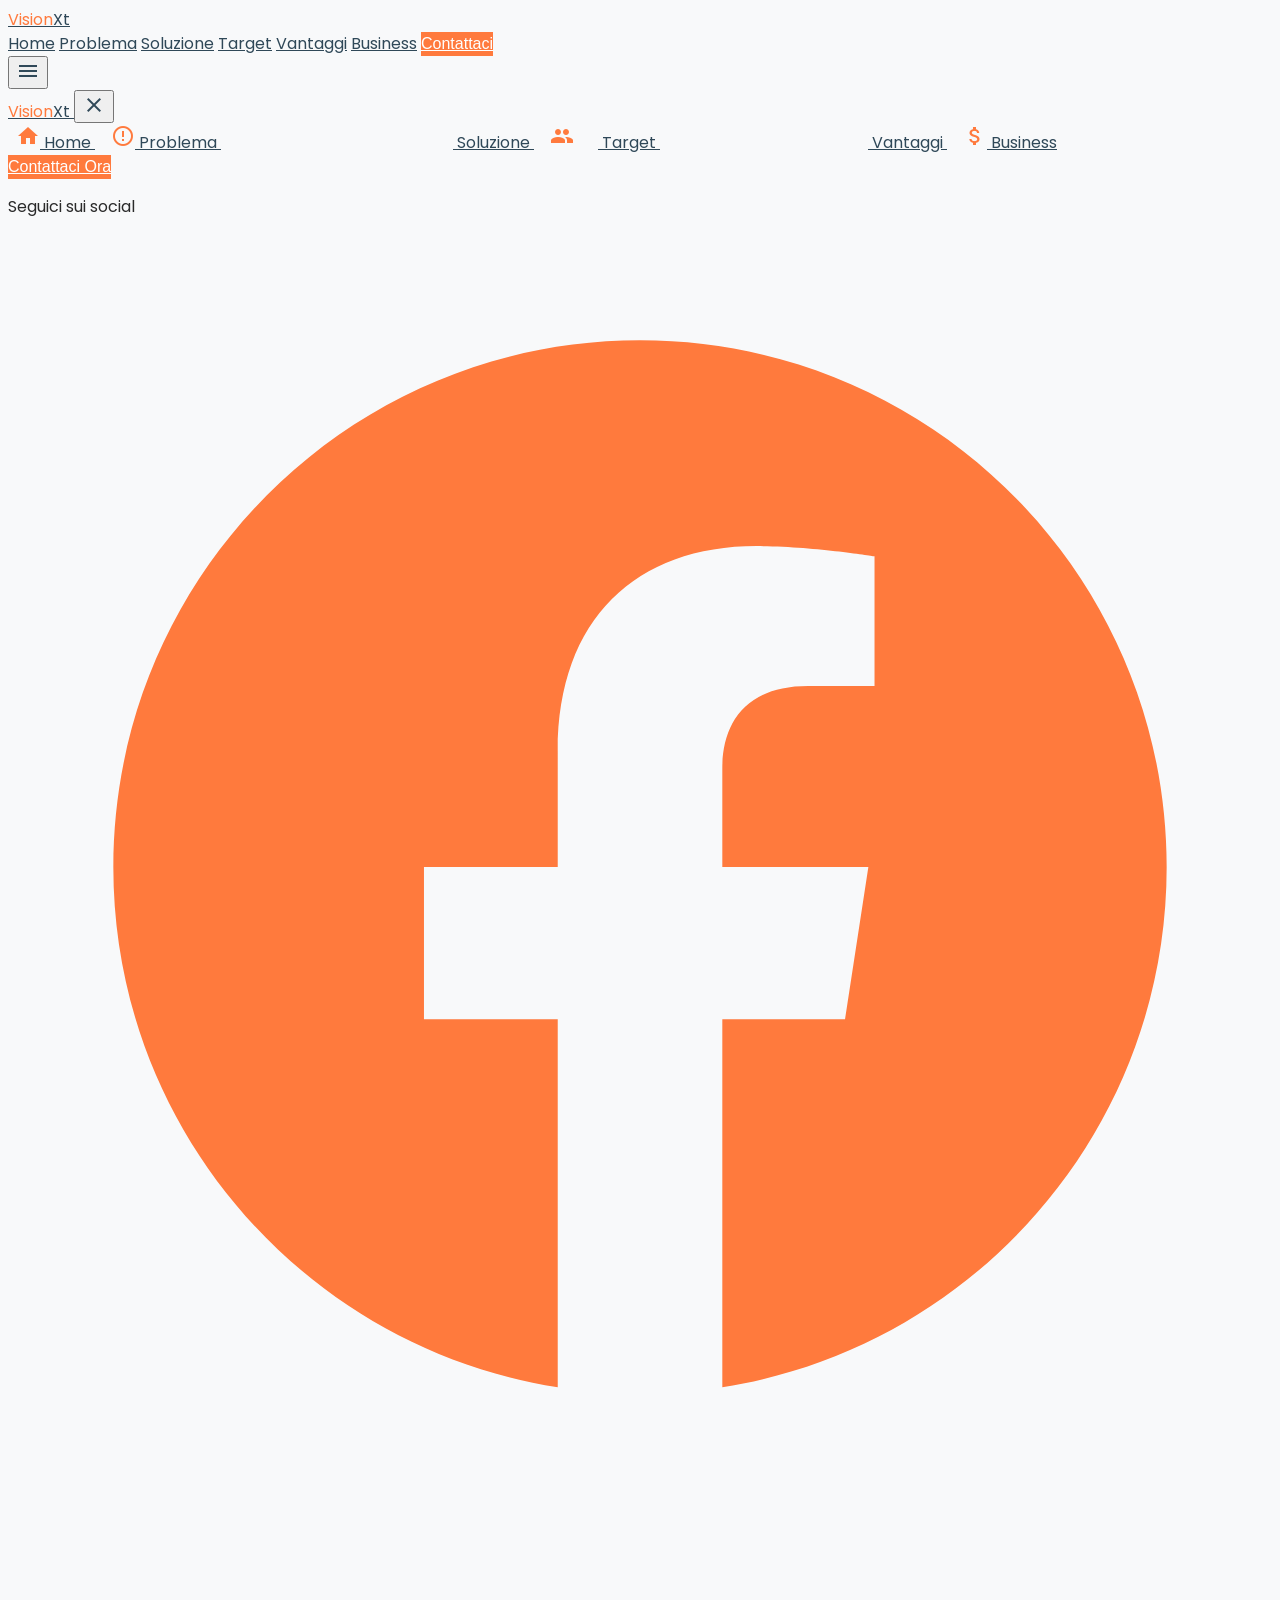
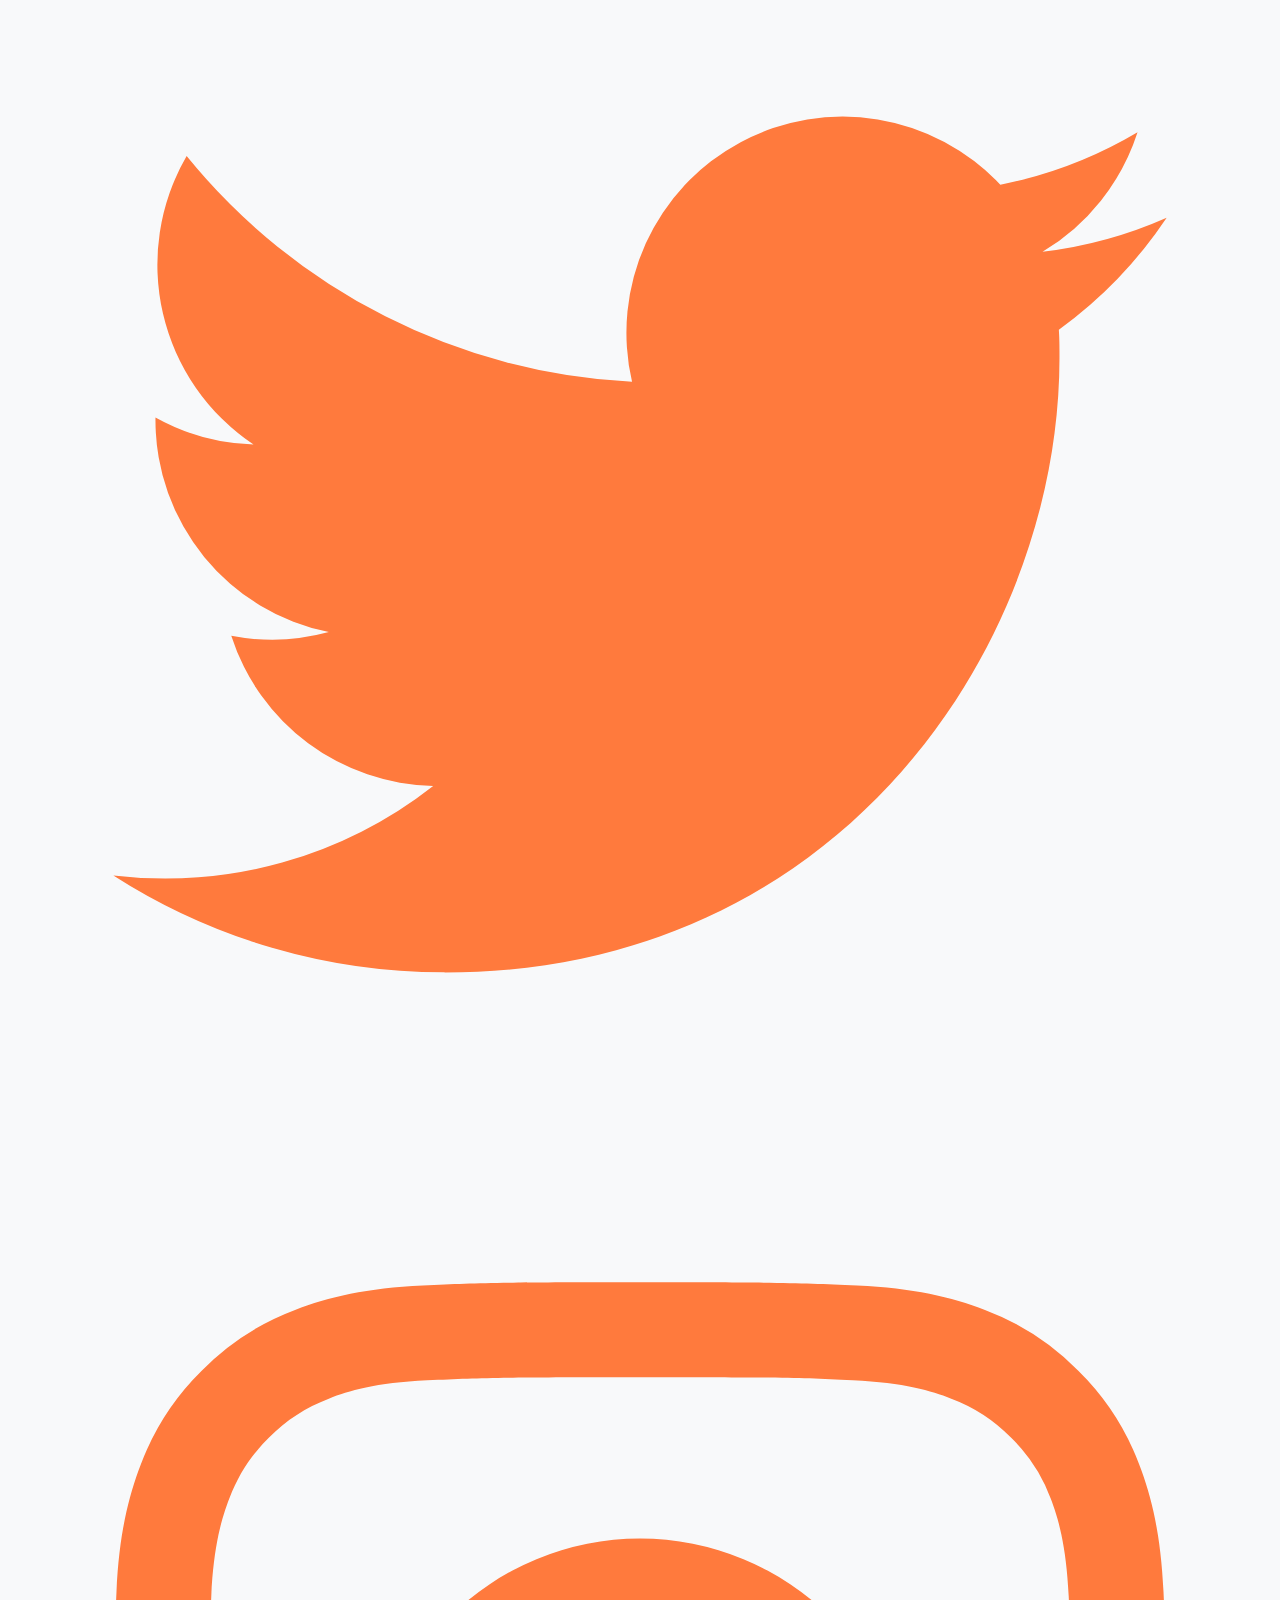
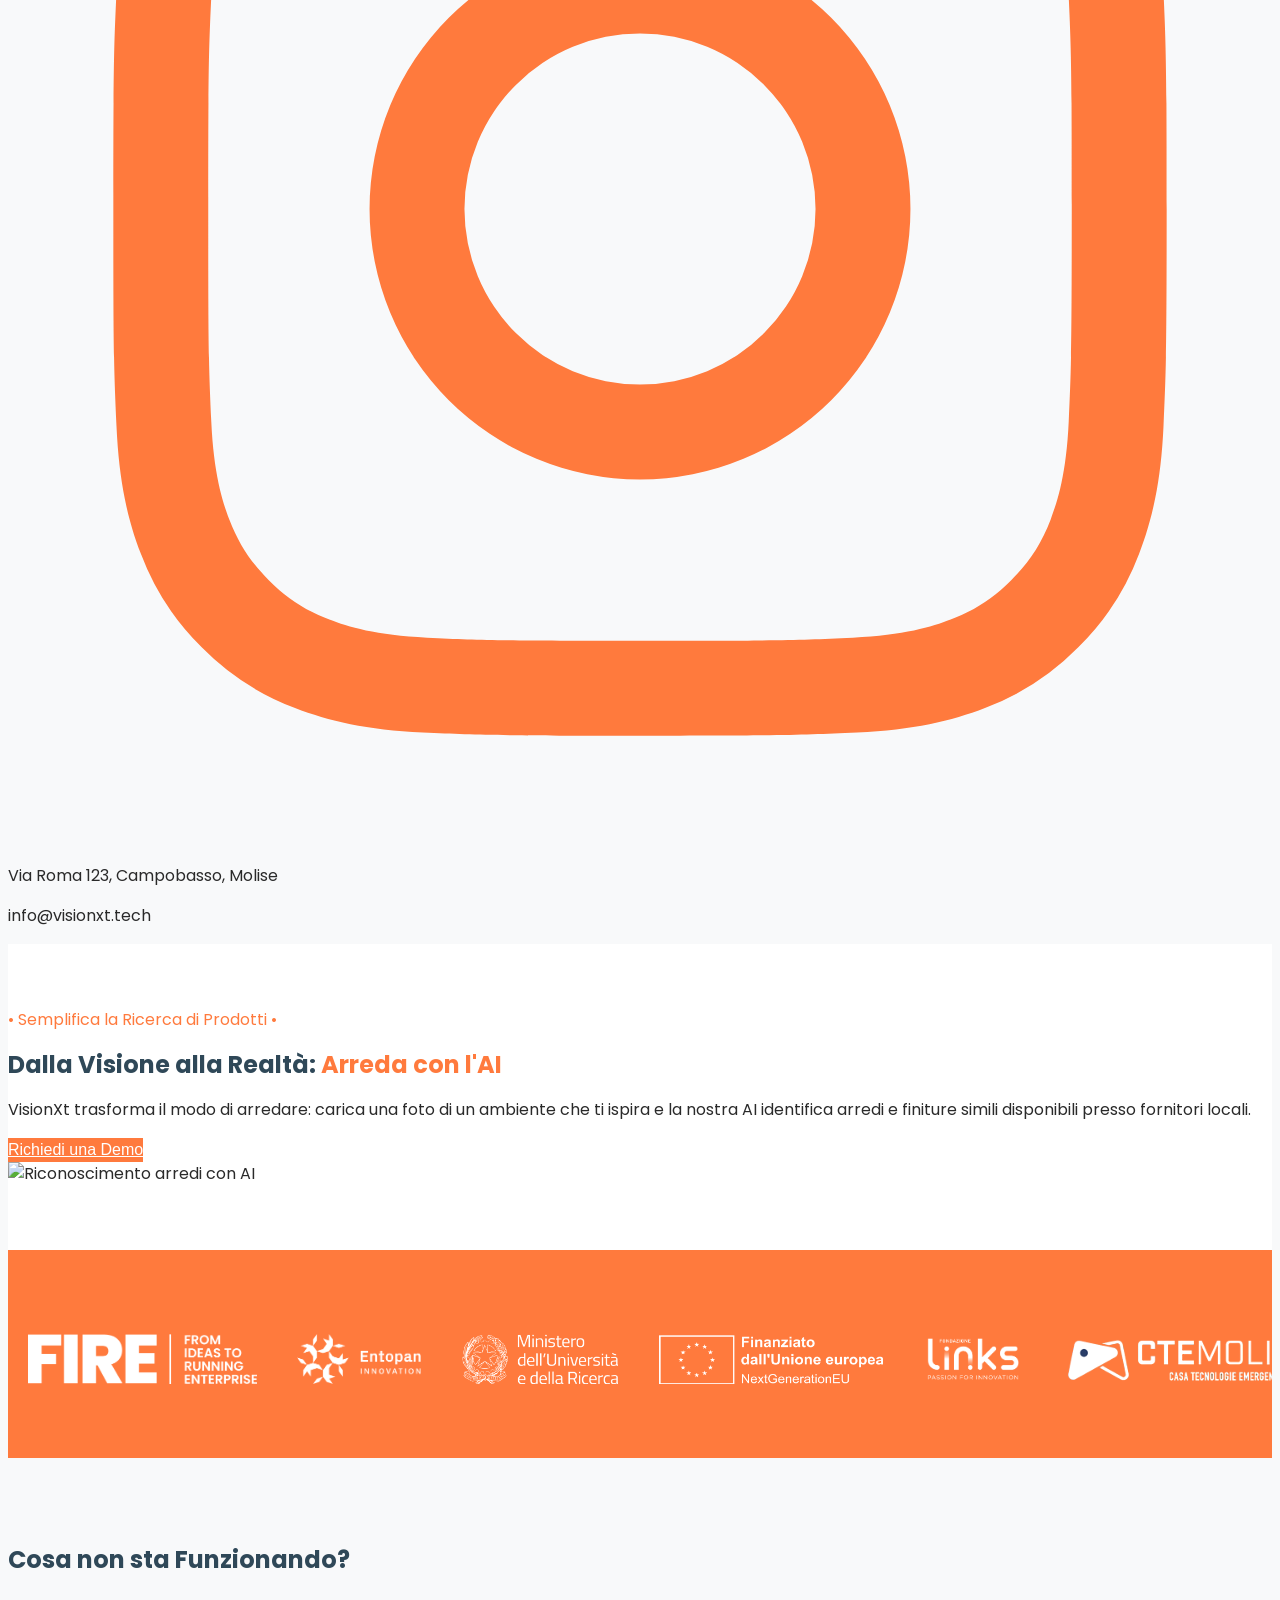
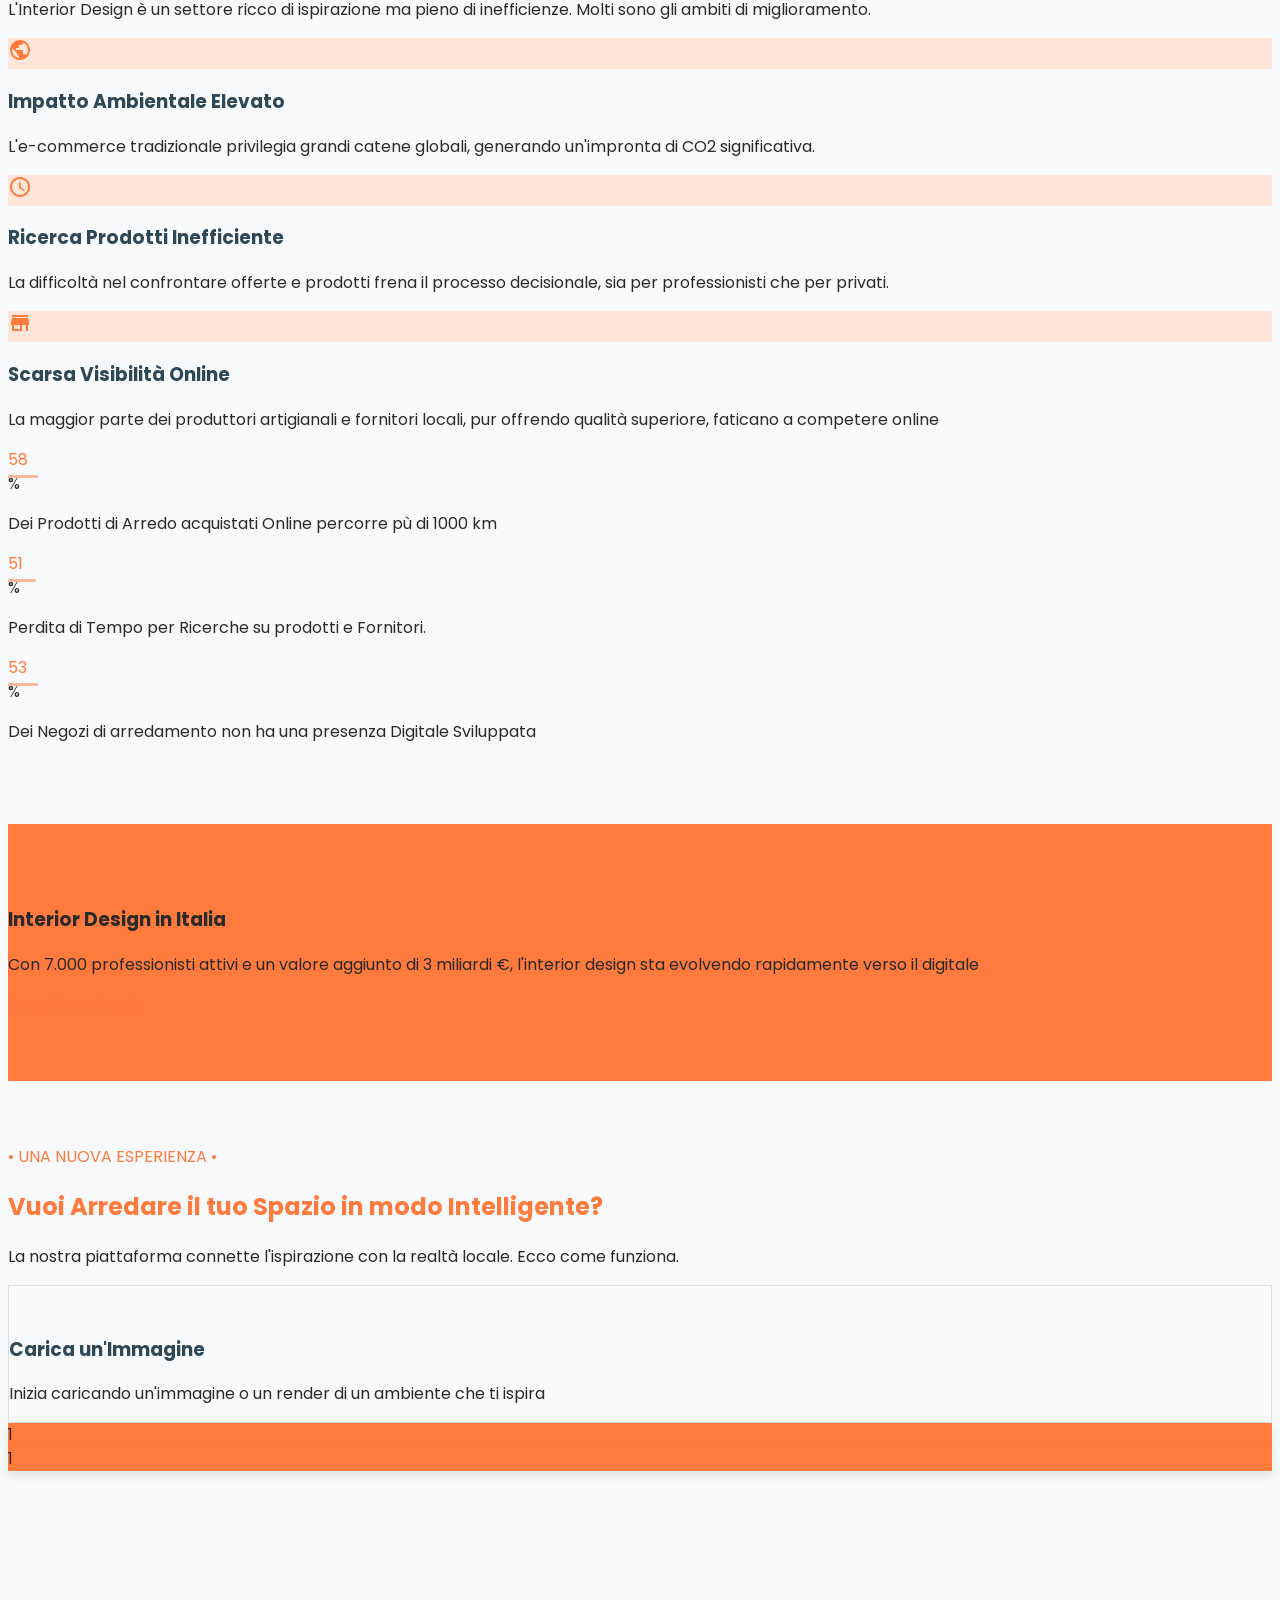
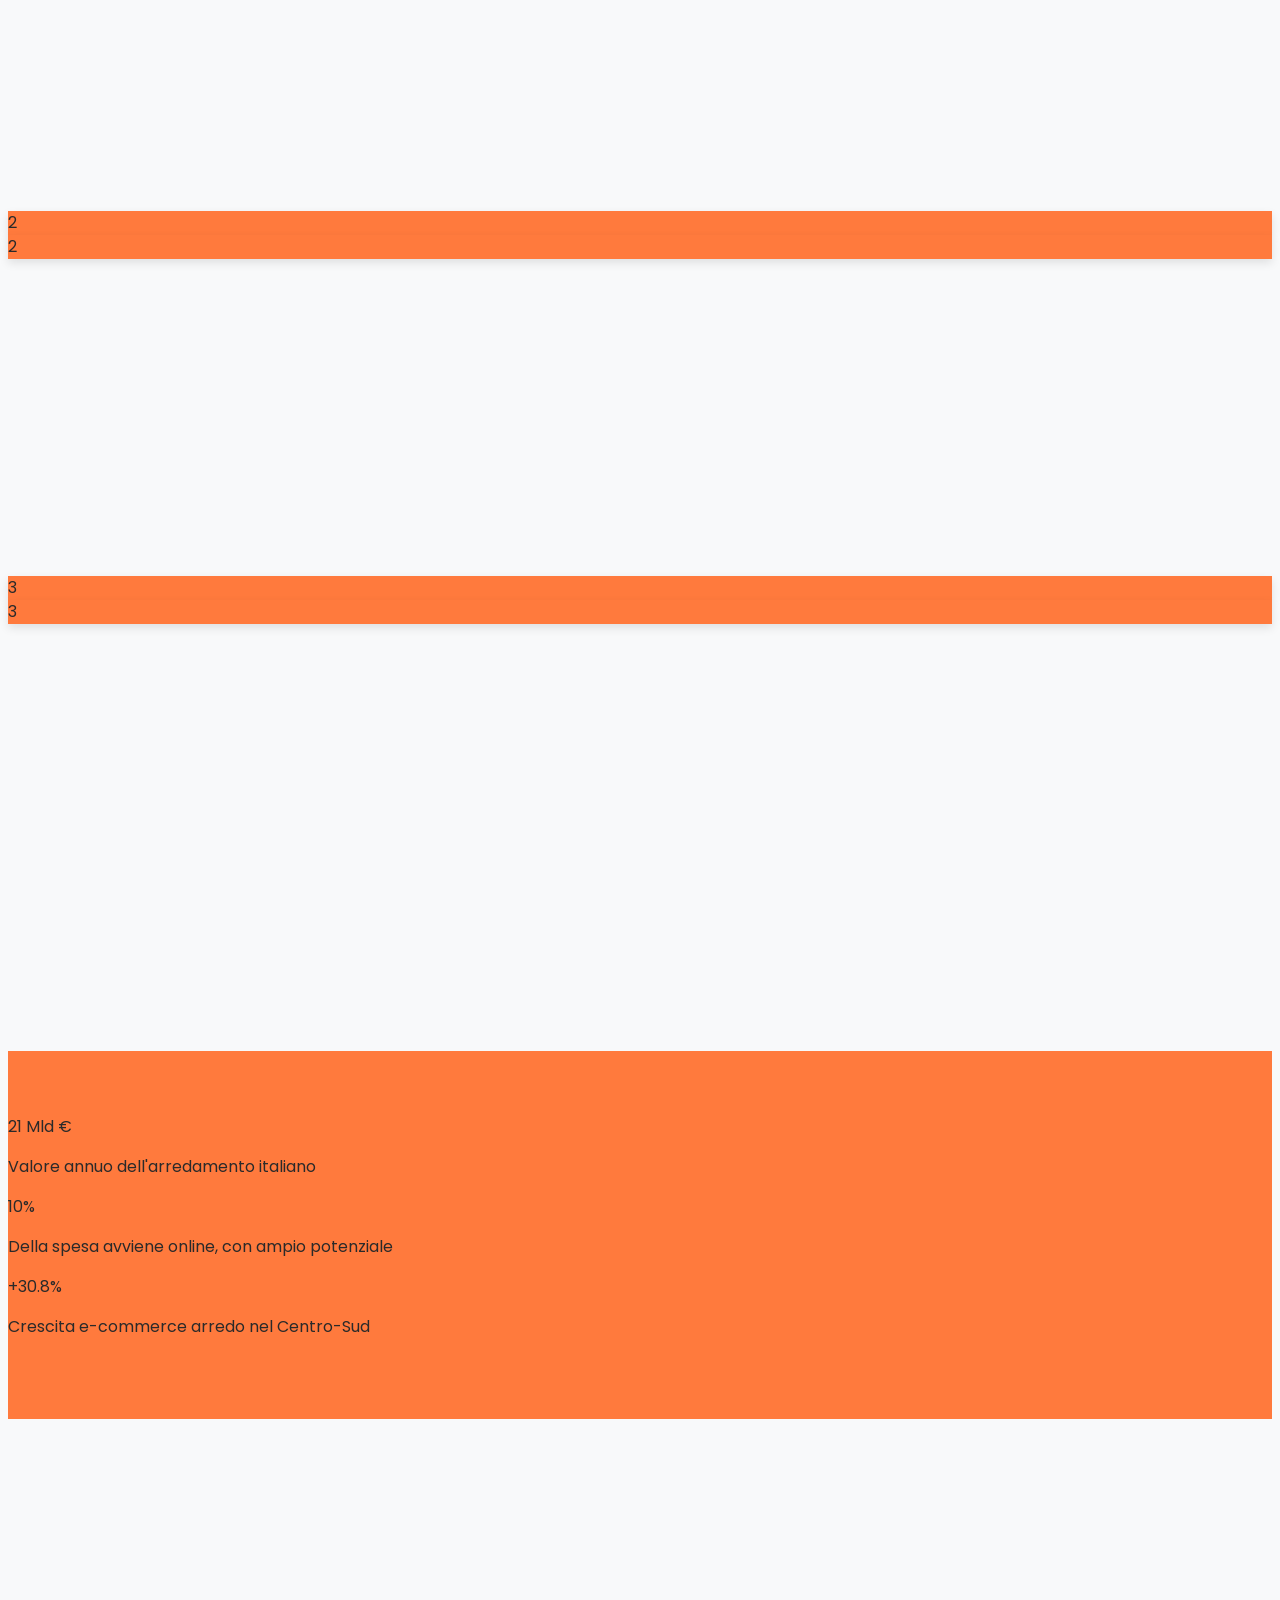
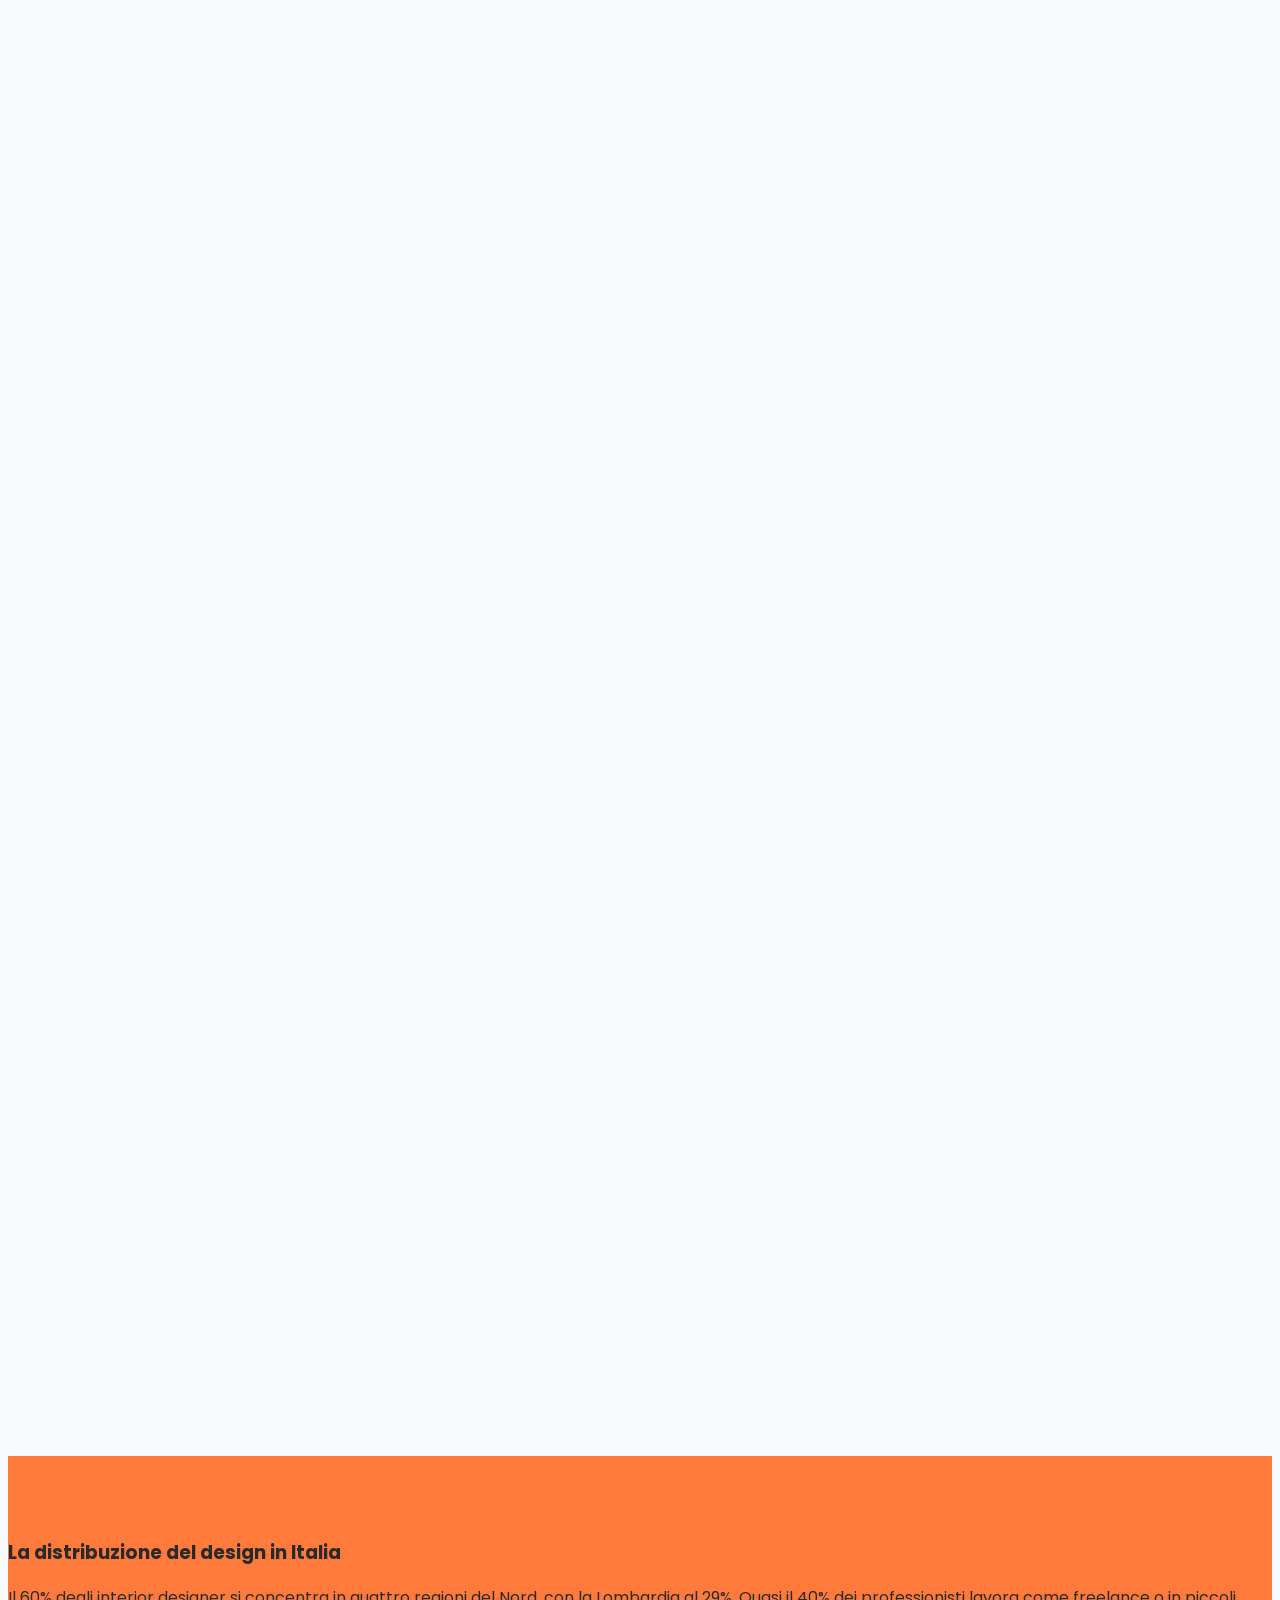
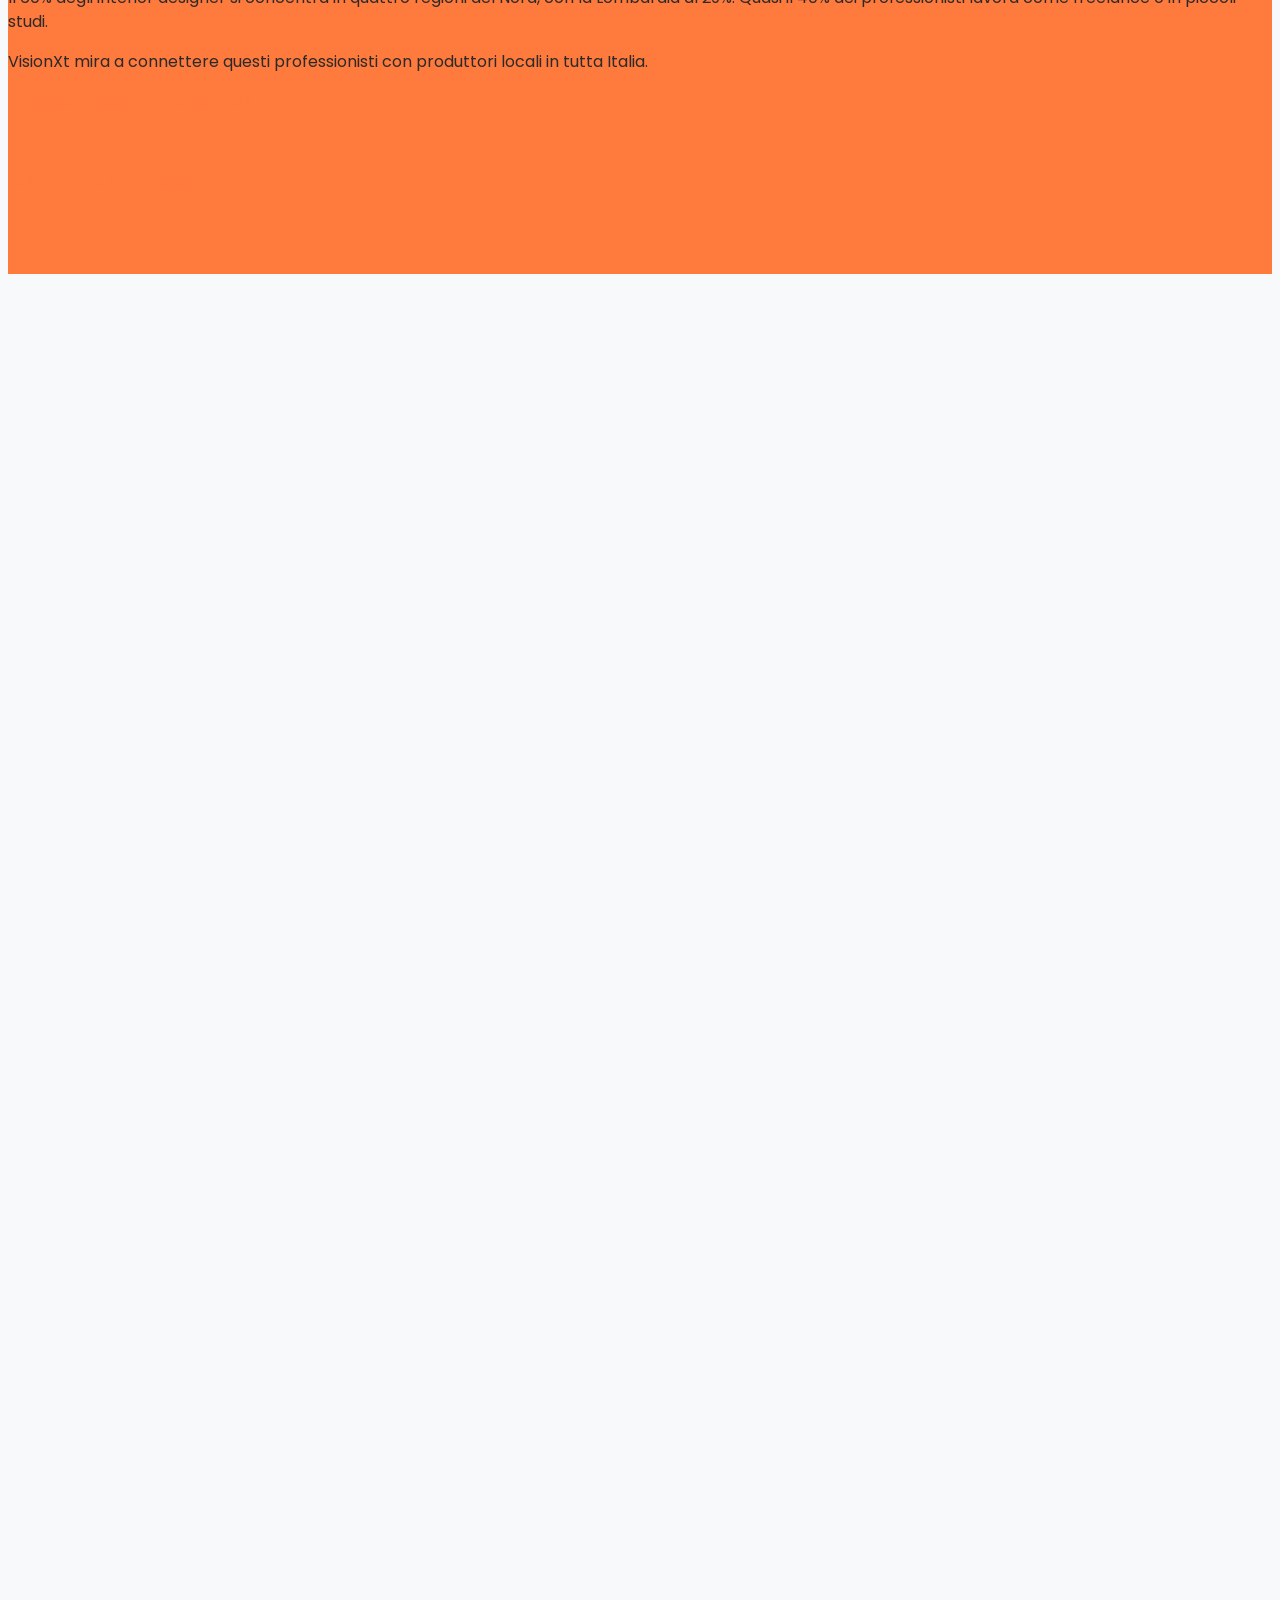
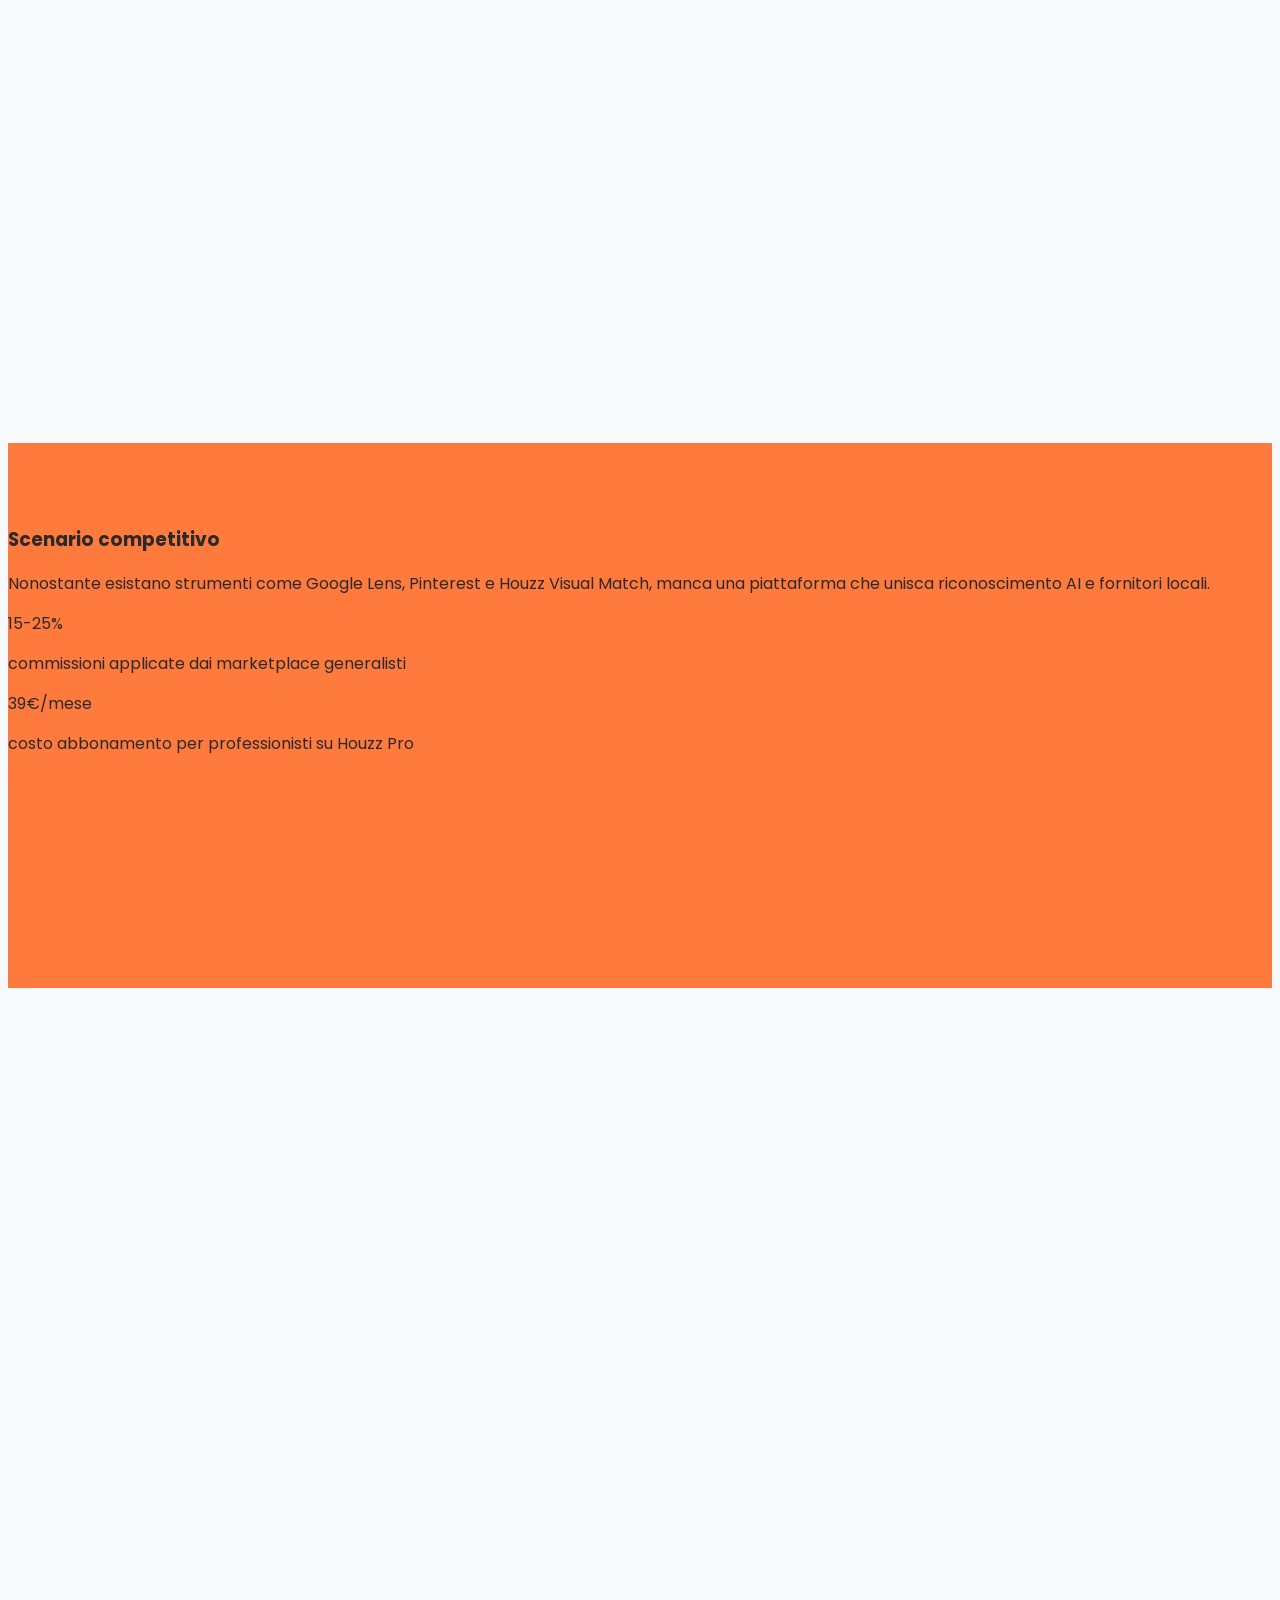
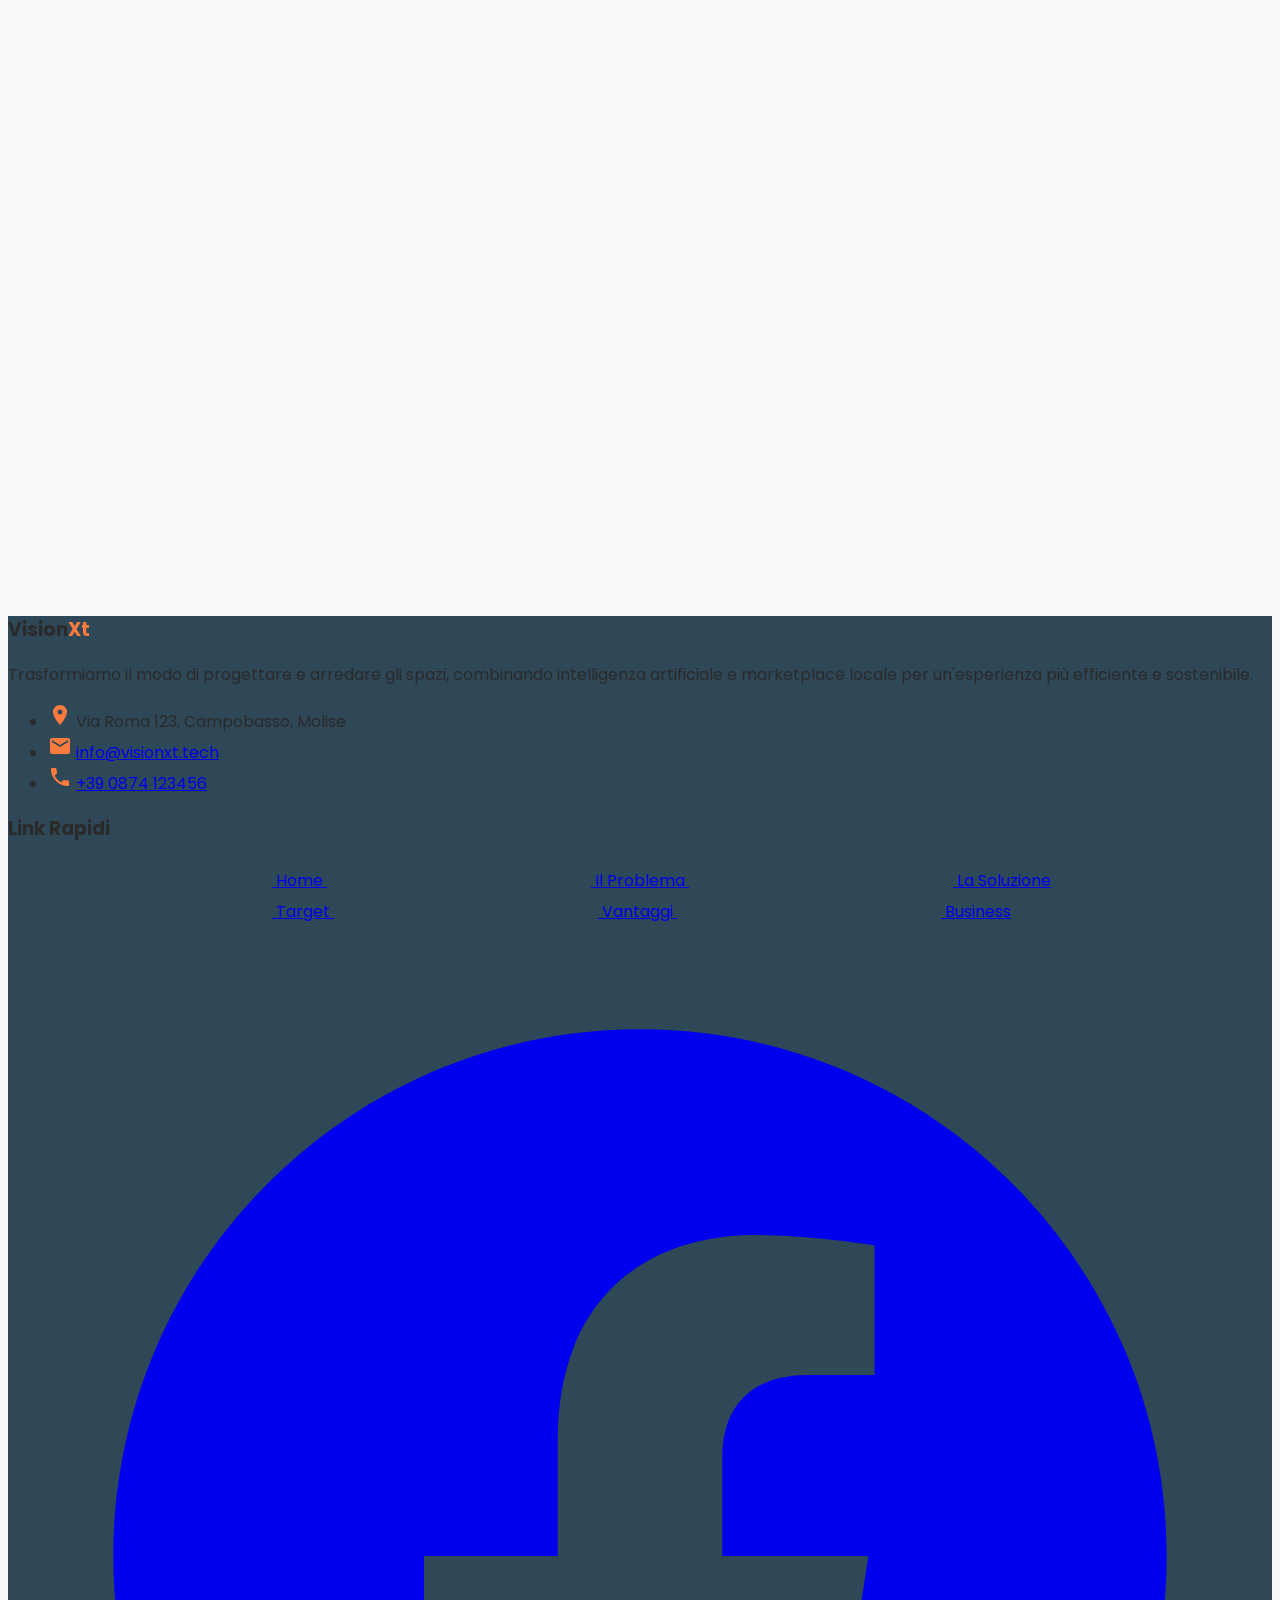
==== commit d2ae7fb0: "Miglioramento generale Struttura" ====
--- a/index.html
+++ b/index.html
@@ -2,570 +2,80 @@
 <html lang="it">
 <head>
     <meta charset="UTF-8">
-    <meta name="viewport" content="width=device-width, initial-scale=1.0, maximum-scale=1.0, user-scalable=no">
-    <meta name="theme-color" content="#FFFFFF">
-    <meta name="apple-mobile-web-app-status-bar-style" content="default">
+    <meta name="viewport" content="width=device-width, initial-scale=1.0">
     <title>VisionXt - Rivoluzione nel Design d'Interni con l'IA</title>
     
-    <!-- Google Fonts -->
-    <link rel="preconnect" href="https://fonts.googleapis.com">
-    <link rel="preconnect" href="https://fonts.gstatic.com" crossorigin>
+    <!-- Google Fonts e Material Icons -->
     <link href="https://fonts.googleapis.com/css2?family=Poppins:wght@300;400;500;600;700&display=swap" rel="stylesheet">
+    <link href="https://fonts.googleapis.com/icon?family=Material+Icons" rel="stylesheet">
     
-    <!-- Material Icons -->
-    <link href="https://fonts.googleapis.com/icon?family=Material+Icons" rel="stylesheet">
-    <link href="https://fonts.googleapis.com/icon?family=Material+Icons+Outlined" rel="stylesheet">
-    <link href="https://fonts.googleapis.com/icon?family=Material+Icons+Round" rel="stylesheet">
-    
-    <!-- Tailwind CSS -->
+    <!-- CSS Framework e Librerie -->
     <script src="https://cdn.tailwindcss.com"></script>
-    
-    <!-- Particles.js for background animation -->
-    <script src="https://cdn.jsdelivr.net/particles.js/2.0.0/particles.min.js"></script>
-    
-    <!-- AOS Animation Library -->
     <link href="https://cdn.jsdelivr.net/npm/aos@2.3.4/dist/aos.css" rel="stylesheet">
     <script src="https://cdn.jsdelivr.net/npm/aos@2.3.4/dist/aos.js"></script>
+    <script src="https://cdn.jsdelivr.net/npm/chart.js"></script>
     
     <!-- Custom CSS -->
     <link rel="stylesheet" href="css/styles.css">
-    <link rel="stylesheet" href="css/responsive.css">
-    <link rel="stylesheet" href="css/sections.css">
-    <link rel="stylesheet" href="css/fix.css">
-    
-    <style>
-        /* Critical override - ensure it works immediately */
-        #market .bg-light p {
-            color: #2A2A2A !important;
-            font-weight: 500 !important;
-        }
-        
-        /* Styled checkmarks for the competitive advantages */
-        .advantage-checkmark {
-            color: #FF7A3D !important;
-            font-size: 20px !important;
-            min-width: 28px !important;
-            margin-right: 12px !important;
-            margin-top: 2px !important;
-        }
-
-        .advantages-section h4 {
-            color: #2A2A2A !important;
-            font-weight: 600 !important;
-            margin-bottom: 5px !important;
-        }
-
-        .advantages-section p {
-            color: #2A2A2A !important;
-            font-weight: normal !important;
-            line-height: 1.5 !important;
-        }
-        
-        .pain-point-card {
-            background-color: white;
-            border-radius: 10px;
-            padding: 24px;
-            box-shadow: 0 4px 10px rgba(0, 0, 0, 0.05);
-            transition: all 0.3s ease;
-        }
-        
-        .pain-point-card:hover {
-            transform: translateY(-5px);
-            box-shadow: 0 10px 20px rgba(0, 0, 0, 0.1);
-        }
-        
-        .pain-point-icon {
-            color: var(--primary);
-            font-size: 36px;
-            margin-bottom: 16px;
-        }
-        
-        .adopter-profile {
-            background-color: white;
-            border-radius: 12px;
-            padding: 20px;
-            box-shadow: 0 4px 10px rgba(0, 0, 0, 0.05);
-            transition: all 0.3s ease;
-            border-left: 4px solid var(--primary);
-        }
-        
-        .adopter-profile:hover {
-            transform: translateY(-5px);
-            box-shadow: 0 10px 20px rgba(0, 0, 0, 0.1);
-        }
-        
-        .adopter-avatar {
-            width: 64px;
-            height: 64px;
-            border-radius: 50%;
-            background-color: var(--light-accent);
-            display: flex;
-            align-items: center;
-            justify-content: center;
-        }
-        
-        .revenue-card {
-            background-color: white;
-            border-radius: 10px;
-            padding: 20px;
-            box-shadow: 0 4px 10px rgba(0, 0, 0, 0.05);
-            height: 100%;
-            display: block !important;
-            visibility: visible !important;
-            opacity: 1 !important;
-            position: relative !important; 
-            z-index: 10 !important;
-        }
-        
-        .metric-card {
-            background-color: white;
-            border-radius: 10px;
-            padding: 20px;
-            box-shadow: 0 4px 10px rgba(0, 0, 0, 0.05);
-            transition: all 0.3s ease;
-            height: 100%;
-            display: block !important;
-            visibility: visible !important;
-            opacity: 1 !important;
-            position: relative !important;
-            z-index: 10 !important;
-        }
-        
-        .metric-card:hover {
-            transform: translateY(-5px);
-            box-shadow: 0 10px 20px rgba(0, 0, 0, 0.1);
-        }
-        
-        .metric-icon {
-            font-size: 36px;
-            color: var(--primary);
-            margin-bottom: 16px;
-        }
-        
-        #particles-js {
-            position: absolute;
-            width: 100%;
-            height: 100%;
-            top: 0;
-            left: 0;
-            z-index: 0;
-        }
-        
-        /* Floating animation for hero elements */
-        .floating {
-            animation: floating 4s ease-in-out infinite;
-        }
-
-        @keyframes floating {
-            0% {
-                transform: translateY(0px);
-            }
-            50% {
-                transform: translateY(-20px);
-            }
-            100% {
-                transform: translateY(0px);
-            }
-        }
-        
-        /* Sequence animation for staggered children */
-        .sequence-parent > * {
-            transition: all 0.5s ease;
-        }
-        
-        /* Ensure hero image is always visible */
-        #hero-image {
-            display: block !important;
-            opacity: 1 !important;
-            visibility: visible !important;
-        }
-        
-        /* Style for tab interface */
-        .tab-button {
-            transition: all 0.3s ease;
-        }
-        
-        .tab-button.active {
-            background-color: var(--primary) !important;
-            color: white !important;
-        }
-        
-        .tab-pane {
-            display: block;
-            opacity: 1;
-            transition: opacity 0.3s ease;
-        }
-        
-        .tab-pane.hidden {
-            display: none;
-            opacity: 0;
-        }
-
-        /* FIX CRITICI PER BUSINESS SECTION */
-        #business h3 {
-            display: block !important;
-            visibility: visible !important;
-            opacity: 1 !important;
-            position: relative !important;
-            z-index: 10 !important;
-        }
-
-        #business .grid {
-            display: grid !important;
-            visibility: visible !important;
-            opacity: 1 !important;
-        }
-
-        #business .bg-white p, 
-        #business .bg-light p,
-        #business .text-gray-600, 
-        #business .text-gray-700,
-        #business .text-sm {
-            color: #333333 !important;
-            font-weight: 400 !important;
-        }
-    </style>
+    <link rel="stylesheet" href="css/hero-fix.css">
 </head>
-<body>
-    <!-- Contenitore per caricamento dinamico -->
+<body class="bg-white">
+    <!-- Contenitori per caricamento dinamico -->
     <div id="header-container"></div>
     <div id="mobile-menu-container"></div>
     <div id="hero-container"></div>
+    <div id="data-strip1-container"></div>
     <div id="problem-container"></div>
+    <div id="data-strip2-container"></div>
     <div id="solution-container"></div>
+    <div id="data-strip3-container"></div>
     <div id="customers-container"></div>
+    <div id="data-strip4-container"></div>
     <div id="advantages-container"></div>
+    <div id="data-strip5-container"></div>
     <div id="business-container"></div>
     <div id="footer-container"></div>
     
-    <!-- Script per caricare dinamicamente i componenti -->
     <script>
         // Funzione per caricare un componente HTML 
         async function loadComponent(url, containerId) {
             try {
                 const response = await fetch(url);
-                if (!response.ok) {
-                    throw new Error(`Failed to load ${url}: ${response.status}`);
-                }
+                if (!response.ok) throw new Error(`Failed to load ${url}`);
                 const html = await response.text();
                 document.getElementById(containerId).innerHTML = html;
-                
-                // Fix per hero image se stiamo caricando hero.html
-                if (containerId === 'hero-container') {
-                    setTimeout(fixHeroImage, 100);
-                }
-                
-                // Fix per business section se stiamo caricando business.html
-                if (containerId === 'business-container') {
-                    setTimeout(fixBusinessSection, 100);
-                    setTimeout(fixBusinessSection, 500);
-                    setTimeout(fixBusinessSection, 1000);
-                }
-                
-                // Notifica che un componente è stato caricato
-                window.dispatchEvent(new CustomEvent('componentLoaded', {
-                    detail: {
-                        id: containerId,
-                        url: url
-                    }
-                }));
             } catch (error) {
                 console.error(`Error loading component ${url}:`, error);
-            }
-        }
-        
-        // Funzione per correggere la visualizzazione della sezione business
-        function fixBusinessSection() {
-            console.log("Fixing business section...");
-            
-            // Assicura visibilità per i contenitori principali
-            const businessContainer = document.getElementById('business-container');
-            if (businessContainer) {
-                businessContainer.style.display = 'block';
-                businessContainer.style.visibility = 'visible';
-                businessContainer.style.opacity = '1';
-            }
-            
-            // Flussi di Ricavo Multi-Canale
-            const revenueCards = document.querySelectorAll('#business .revenue-card');
-            if (revenueCards.length > 0) {
-                console.log("Found revenue cards:", revenueCards.length);
-                revenueCards.forEach((card, index) => {
-                    card.style.display = 'block';
-                    card.style.visibility = 'visible';
-                    card.style.opacity = '1';
-                    card.style.position = 'relative';
-                    card.style.zIndex = '10';
-                    
-                    // Rimuovi attributi AOS che potrebbero interferire
-                    card.removeAttribute('data-aos');
-                    card.removeAttribute('data-aos-delay');
-                    card.removeAttribute('data-aos-duration');
-                    
-                    // Assicura che tutti i contenuti all'interno della card siano visibili
-                    const elements = card.querySelectorAll('*');
-                    elements.forEach(el => {
-                        el.style.display = '';
-                        el.style.visibility = 'visible';
-                        el.style.opacity = '1';
-                        
-                        // Rimuovi attributi AOS che potrebbero interferire
-                        el.removeAttribute('data-aos');
-                        el.removeAttribute('data-aos-delay');
-                        el.removeAttribute('data-aos-duration');
-                    });
-                });
-            }
-            
-            // Metriche Chiave e Obiettivi
-            const metricCards = document.querySelectorAll('#business .metric-card');
-            if (metricCards.length > 0) {
-                console.log("Found metric cards:", metricCards.length);
-                metricCards.forEach((card, index) => {
-                    card.style.display = 'block';
-                    card.style.visibility = 'visible';
-                    card.style.opacity = '1';
-                    card.style.position = 'relative';
-                    card.style.zIndex = '10';
-                    
-                    // Rimuovi attributi AOS che potrebbero interferire
-                    card.removeAttribute('data-aos');
-                    card.removeAttribute('data-aos-delay');
-                    card.removeAttribute('data-aos-duration');
-                    
-                    // Assicura che tutti i contenuti all'interno della card siano visibili
-                    const elements = card.querySelectorAll('*');
-                    elements.forEach(el => {
-                        el.style.display = '';
-                        el.style.visibility = 'visible';
-                        el.style.opacity = '1';
-                        
-                        // Rimuovi attributi AOS che potrebbero interferire
-                        el.removeAttribute('data-aos');
-                        el.removeAttribute('data-aos-delay');
-                        el.removeAttribute('data-aos-duration');
-                    });
-                });
-            }
-            
-            // Titoli e contenitori di sezione
-            const businessSection = document.querySelector('#business');
-            if (businessSection) {
-                businessSection.style.overflow = 'visible';
-                
-                // Forza la visibilità di tutti i titoli
-                const titles = businessSection.querySelectorAll('h2, h3, h4');
-                titles.forEach(title => {
-                    title.style.display = 'block';
-                    title.style.visibility = 'visible';
-                    title.style.opacity = '1';
-                    title.style.position = 'relative';
-                    title.style.zIndex = '10';
-                    
-                    // Rimuovi attributi AOS che potrebbero interferire
-                    title.removeAttribute('data-aos');
-                    title.removeAttribute('data-aos-delay');
-                    title.removeAttribute('data-aos-duration');
-                });
-                
-                // Forza la visibilità di grid e container
-                const containers = businessSection.querySelectorAll('.container, .grid');
-                containers.forEach(container => {
-                    container.style.display = 'block';
-                    container.style.visibility = 'visible';
-                    container.style.opacity = '1';
-                    container.style.overflow = 'visible';
-                    container.style.position = 'relative';
-                    container.style.zIndex = '10';
-                });
-            }
-        }
-        
-        // Funzione specifica per assicurarsi che l'immagine dell'hero sia visibile
-        function fixHeroImage() {
-            const heroImage = document.getElementById('hero-image');
-            if (heroImage) {
-                heroImage.style.display = 'block';
-                heroImage.style.opacity = '1';
-                heroImage.style.visibility = 'visible';
-                console.log('Hero image fixed');
-                
-                // Riapplica il fix dopo un po' per assicurarsi che rimanga visibile
-                setTimeout(() => {
-                    heroImage.style.display = 'block';
-                    heroImage.style.opacity = '1';
-                    heroImage.style.visibility = 'visible';
-                }, 1000);
             }
         }
 
         // Carica tutti i componenti al caricamento della pagina
         document.addEventListener('DOMContentLoaded', async () => {
+            // Carica i componenti
             await loadComponent('components/header.html', 'header-container');
             await loadComponent('components/mobile-menu.html', 'mobile-menu-container');
             await loadComponent('components/hero.html', 'hero-container');
+            await loadComponent('components/data-strip.html', 'data-strip1-container');
             await loadComponent('components/problem.html', 'problem-container');
+            await loadComponent('components/data-strip2.html', 'data-strip2-container');
             await loadComponent('components/solution.html', 'solution-container');
+            await loadComponent('components/data-strip3.html', 'data-strip3-container');
             await loadComponent('components/customers.html', 'customers-container');
+            await loadComponent('components/data-strip4.html', 'data-strip4-container');
             await loadComponent('components/advantages.html', 'advantages-container');
+            await loadComponent('components/data-strip5.html', 'data-strip5-container');
             await loadComponent('components/business.html', 'business-container');
             await loadComponent('components/footer.html', 'footer-container');
             
-            // Inizializza particles.js dopo aver caricato i componenti
-            initializeParticles();
-            
-            // Inizializza AOS per le animazioni allo scroll
+            // Inizializza AOS per le animazioni
             AOS.init({
-                duration: 800,
-                easing: 'ease-out-cubic',
-                once: false,
-                mirror: false,
-                offset: 50,
-                disable: 'mobile'  // Disabilita su mobile per migliori prestazioni
-            });
-            
-            // Fix aggiuntivo per l'immagine dell'hero dopo l'inizializzazione di AOS
-            setTimeout(fixHeroImage, 500);
-            
-            // Fix aggiuntivo per la sezione business dopo l'inizializzazione di AOS
-            setTimeout(fixBusinessSection, 500);
-            setTimeout(fixBusinessSection, 1000);
-            setTimeout(fixBusinessSection, 2000);
-            
-            // Inizializza eventuali altri script
-            if (typeof initializeScripts === 'function') {
-                initializeScripts();
-            }
-            
-            // Gestione eventi di scroll per assicurarsi che l'immagine dell'hero rimanga visibile
-            window.addEventListener('scroll', function() {
-                if (window.scrollY < 500) {  // Solo quando siamo vicini all'hero section
-                    fixHeroImage();
-                }
-                
-                // Assicura la visibilità della sezione business durante lo scroll
-                fixBusinessSection();
+                duration: 700,
+                easing: 'ease-out',
+                once: true,
+                offset: 50
             });
         });
-        
-        // Funzione per inizializzare particles.js
-        function initializeParticles() {
-            if (typeof particlesJS !== 'undefined') {
-                particlesJS('particles-js', {
-                    "particles": {
-                        "number": {
-                            "value": 80,
-                            "density": {
-                                "enable": true,
-                                "value_area": 800
-                            }
-                        },
-                        "color": {
-                            "value": "#FF7A3D"
-                        },
-                        "shape": {
-                            "type": "circle",
-                            "stroke": {
-                                "width": 0,
-                                "color": "#000000"
-                            },
-                            "polygon": {
-                                "nb_sides": 5
-                            }
-                        },
-                        "opacity": {
-                            "value": 0.3,
-                            "random": true,
-                            "anim": {
-                                "enable": false,
-                                "speed": 1,
-                                "opacity_min": 0.1,
-                                "sync": false
-                            }
-                        },
-                        "size": {
-                            "value": 5,
-                            "random": true,
-                            "anim": {
-                                "enable": false,
-                                "speed": 40,
-                                "size_min": 0.1,
-                                "sync": false
-                            }
-                        },
-                        "line_linked": {
-                            "enable": true,
-                            "distance": 150,
-                            "color": "#FF7A3D",
-                            "opacity": 0.2,
-                            "width": 1
-                        },
-                        "move": {
-                            "enable": true,
-                            "speed": 2,
-                            "direction": "none",
-                            "random": false,
-                            "straight": false,
-                            "out_mode": "out",
-                            "bounce": false,
-                            "attract": {
-                                "enable": false,
-                                "rotateX": 600,
-                                "rotateY": 1200
-                            }
-                        }
-                    },
-                    "interactivity": {
-                        "detect_on": "canvas",
-                        "events": {
-                            "onhover": {
-                                "enable": true,
-                                "mode": "grab"
-                            },
-                            "onclick": {
-                                "enable": true,
-                                "mode": "push"
-                            },
-                            "resize": true
-                        },
-                        "modes": {
-                            "grab": {
-                                "distance": 140,
-                                "line_linked": {
-                                    "opacity": 0.8
-                                }
-                            },
-                            "bubble": {
-                                "distance": 400,
-                                "size": 40,
-                                "duration": 2,
-                                "opacity": 8,
-                                "speed": 3
-                            },
-                            "repulse": {
-                                "distance": 200,
-                                "duration": 0.4
-                            },
-                            "push": {
-                                "particles_nb": 4
-                            },
-                            "remove": {
-                                "particles_nb": 2
-                            }
-                        }
-                    },
-                    "retina_detect": true
-                });
-                console.log('Particles.js initialized');
-            } else {
-                console.error('particles.js library not loaded');
-            }
-        }
     </script>
-    
-    <!-- Custom JS -->
-    <script src="js/main.js"></script>
-    <script src="js/tabs.js"></script>
-    <script src="js/business-fix.js"></script>
+    <script src="js/counter-fix.js"></script>
 </body>
-</html>
+</html>
--- a/css/styles.css
+++ b/css/styles.css
@@ -6,9 +6,9 @@
     --dark: #2F4858;
     --light: #F8F9FA;
     --light-accent: #FFE6D9;
-    --text-dark: #2A2A2A;      /* Darker text color for better visibility */
-    --text-medium: #4A4A4A;    /* Medium gray for most text */
-    --text-light: #6C757D;     /* Light gray only for less important text */
+    --text-dark: #2A2A2A;
+    --text-medium: #4A4A4A;
+    --text-light: #6C757D;
 }
 
 body {
@@ -16,8 +16,10 @@
     overflow-x: hidden;
     background-color: var(--light);
     color: var(--text-dark);
+    line-height: 1.5;
 }
 
+/* Utility Classes */
 .bg-primary { background-color: var(--primary); }
 .bg-primary-dark { background-color: var(--primary-dark); }
 .bg-secondary { background-color: var(--secondary); }
@@ -35,31 +37,37 @@
 .border-primary { border-color: var(--primary); }
 .border-secondary { border-color: var(--secondary); }
 
+/* Buttons */
 .btn-primary {
     background-color: var(--primary);
     color: white;
     transition: all 0.3s ease;
+    display: inline-block;
+    font-weight: 500;
 }
 
 .btn-primary:hover {
     background-color: var(--primary-dark);
     transform: translateY(-2px);
-    box-shadow: 0 10px 20px rgba(255, 122, 61, 0.3);
+    box-shadow: 0 4px 10px rgba(255, 122, 61, 0.3);
 }
 
 .btn-secondary {
     background-color: white;
     color: var(--primary);
-    border: 2px solid var(--primary);
+    border: 1px solid var(--primary);
     transition: all 0.3s ease;
+    display: inline-block;
+    font-weight: 500;
 }
 
 .btn-secondary:hover {
     background-color: var(--primary);
     color: white;
-    transform: translateY(-2px);
+    box-shadow: 0 4px 10px rgba(255, 122, 61, 0.3);
 }
 
+/* Navigation */
 .nav-link {
     position: relative;
     transition: all 0.3s ease;
@@ -80,60 +88,32 @@
     width: 100%;
 }
 
+/* Cards */
 .card {
     transition: all 0.3s ease;
-    border-radius: 12px;
+    border-radius: 0.5rem;
     overflow: hidden;
 }
 
 .card:hover {
-    transform: translateY(-10px);
-    box-shadow: 0 20px 25px -5px rgba(0, 0, 0, 0.1), 0 10px 10px -5px rgba(0, 0, 0, 0.04);
+    transform: translateY(-5px);
+    box-shadow: 0 10px 15px rgba(0, 0, 0, 0.1);
 }
 
+/* Icons */
 .feature-icon {
-    width: 60px;
-    height: 60px;
+    width: 3rem;
+    height: 3rem;
     border-radius: 50%;
     display: flex;
     align-items: center;
     justify-content: center;
-    margin-bottom: 20px;
+    margin-bottom: 1rem;
     color: white;
-    font-size: 24px;
     position: relative;
 }
 
-/* Icon Fallback */
-.icon-fallback {
-    font-family: sans-serif;
-    font-weight: bold;
-    display: none;
-}
-
-/* Display fallback when Font Awesome fails */
-.feature-icon .fas:not(:defined) + .icon-fallback {
-    display: block;
-}
-
-.circle-bg {
-    position: absolute;
-    border-radius: 50%;
-    background-color: rgba(255, 122, 61, 0.1);
-    z-index: 0;
-}
-
-.tech-bubble {
-    padding: 8px 16px;
-    border-radius: 20px;
-    background-color: var(--light-accent);
-    color: var(--primary);
-    display: inline-block;
-    margin: 5px;
-    font-weight: 500;
-    font-size: 14px;
-}
-
+/* Text styles */
 .gradient-text {
     background: linear-gradient(45deg, var(--primary), var(--secondary));
     background-clip: text;
@@ -144,20 +124,21 @@
 
 .section-title {
     position: relative;
-    display: inline-block;
     margin-bottom: 1rem;
+    font-weight: 700;
 }
 
 .section-title::after {
     content: '';
     position: absolute;
-    width: 60px;
+    width: 3rem;
     height: 3px;
     background: var(--primary);
-    bottom: -10px;
+    bottom: -8px;
     left: 0;
 }
 
+/* Animations */
 .scroll-down {
     animation: bounce 2s infinite;
 }
@@ -167,181 +148,52 @@
         transform: translateY(0);
     }
     40% {
-        transform: translateY(-20px);
+        transform: translateY(-10px);
     }
     60% {
-        transform: translateY(-10px);
+        transform: translateY(-5px);
     }
 }
 
+/* Stats */
 .animated-number {
-    font-size: 2.5rem;
-    font-weight: bold;
+    font-size: 2rem;
+    font-weight: 700;
     color: var(--primary);
 }
 
-.traction-card {
-    background-color: white;
-    border-radius: 8px;
-    padding: 1.5rem;
-    box-shadow: 0 4px 6px rgba(0, 0, 0, 0.05);
-    text-align: center;
-    transition: all 0.3s ease;
-}
-
-.traction-card:hover {
-    transform: translateY(-5px);
-    box-shadow: 0 10px 15px rgba(0, 0, 0, 0.1);
-}
-
-.process-step {
-    display: flex;
-    margin-bottom: 2rem;
+/* Sections */
+section {
+    padding: 4rem 0;
     position: relative;
 }
 
-.step-number {
-    width: 40px;
-    height: 40px;
-    border-radius: 50%;
-    background-color: var(--primary);
-    color: white;
-    display: flex;
-    align-items: center;
-    justify-content: center;
-    font-weight: bold;
-    margin-right: 1rem;
-    flex-shrink: 0;
+section:nth-child(even) {
+    background-color: var(--light);
 }
 
-.process-content {
-    flex: 1;
-}
-
-.scrolling-banner {
-    overflow: hidden;
-    white-space: nowrap;
-    position: relative;
-    padding: 20px 0;
-}
-
-.scrolling-content {
-    display: inline-block;
-    animation: scroll 20s linear infinite;
-}
-
-@keyframes scroll {
-    0% {
-        transform: translateX(100%);
-    }
-    100% {
-        transform: translateX(-100%);
-    }
-}
-
-.svg-background {
-    position: absolute;
-    bottom: 0;
-    left: 0;
-    width: 100%;
-    height: auto;
-    z-index: -1;
-}
-
-.cta-section {
-    background: linear-gradient(45deg, var(--primary), var(--primary-dark));
-    border-radius: 16px;
-    padding: 30px;
-}
-
-#particles-js {
-    position: absolute;
-    width: 100%;
-    height: 100%;
-    top: 0;
-    left: 0;
-    z-index: 0;
-}
-
-/* Mobile menu styles */
+/* Mobile menu */
 .mobile-menu-button {
     display: none;
     z-index: 100;
 }
 
-.mobile-menu {
-    position: fixed;
-    top: 0;
-    right: -100%;
-    width: 80%;
-    max-width: 300px;
-    height: 100vh;
-    background-color: white;
-    z-index: 99;
-    box-shadow: -5px 0 15px rgba(0, 0, 0, 0.1);
-    transition: right 0.3s ease;
-    padding: 80px 20px 20px;
-    overflow-y: auto;
+/* Responsive adjustments */
+@media (max-width: 768px) {
+    section {
+        padding: 3rem 0;
+    }
+    
+    .mobile-menu-button {
+        display: block;
+    }
+    
+    .nav-links {
+        display: none;
+    }
 }
 
-.mobile-menu.active {
-    right: 0;
+/* General transitions */
+a, button, .card, .feature-icon {
+    transition: all 0.3s ease;
 }
-
-.mobile-menu-overlay {
-    position: fixed;
-    top: 0;
-    left: 0;
-    width: 100%;
-    height: 100%;
-    background-color: rgba(0, 0, 0, 0.5);
-    z-index: 98;
-    opacity: 0;
-    visibility: hidden;
-    transition: opacity 0.3s ease;
-}
-
-.mobile-menu-overlay.active {
-    opacity: 1;
-    visibility: visible;
-}
-
-/* Competitive Advantages section styling */
-.advantages-section {
-    background-color: var(--light);
-    border-radius: 12px;
-    padding: 2rem;
-    box-shadow: 0 4px 10px rgba(0, 0, 0, 0.05);
-}
-
-.advantages-section h2 {
-    color: var(--dark);
-    font-weight: 700;
-    margin-bottom: 1.5rem;
-}
-
-.advantage-item {
-    margin-bottom: 1.5rem;
-}
-
-.advantage-title {
-    font-weight: 600;
-    font-size: 1.1rem;
-    color: var(--dark);
-    margin-bottom: 0.3rem;
-    display: flex;
-    align-items: center;
-}
-
-.advantage-title span {
-    color: var(--primary);
-    margin-right: 10px;
-    font-size: 1.2rem;
-}
-
-.advantage-description {
-    color: var(--text-medium);
-    font-size: 0.95rem;
-    line-height: 1.5;
-    margin-left: 28px;
-}
--- a/css/hero-fix.css
+++ b/css/hero-fix.css
@@ -0,0 +1,95 @@
+/* Hero section optimizations */
+
+/* Clean hero image display */
+#hero-image {
+    display: block;
+    max-width: 100%;
+    height: auto;
+    object-fit: contain;
+    transition: opacity 0.3s ease;
+    transform: none !important;
+    animation: none !important;
+    mix-blend-mode: multiply; /* Helps with transparent background */
+}
+
+#hero-image.loaded {
+    opacity: 1;
+}
+
+/* Hero container styling */
+.hero-image-wrapper {
+    position: relative;
+    display: flex;
+    justify-content: center;
+    align-items: center;
+    padding: 0;
+    overflow: visible;
+    background: transparent;
+}
+
+/* Section styling */
+#hero {
+    background: linear-gradient(to bottom, rgba(255,255,255,1) 0%, rgba(248,249,250,1) 100%);
+    position: relative;
+    isolation: isolate;
+}
+
+/* Responsive design */
+@media (max-width: 1024px) {
+    #hero {
+        padding-top: 5rem;
+    }
+    
+    .hero-image-wrapper {
+        margin: 0 auto;
+    }
+}
+
+@media (max-width: 768px) {
+    #hero {
+        padding-top: 6rem;
+        padding-bottom: 3rem;
+        min-height: auto;
+    }
+    
+    #hero-image {
+        max-width: 90%;
+        margin: 0 auto;
+    }
+    
+    .hero-image-wrapper {
+        margin-top: 1.5rem;
+    }
+}
+
+/* Decorative elements */
+.hero-dot {
+    position: absolute;
+    border-radius: 50%;
+    background-color: var(--primary);
+    opacity: 0.1;
+}
+
+.hero-dot-1 {
+    width: 100px;
+    height: 100px;
+    top: 10%;
+    right: 5%;
+}
+
+.hero-dot-2 {
+    width: 50px;
+    height: 50px;
+    bottom: 15%;
+    left: 10%;
+}
+
+/* Animation for smoother appearance */
+@keyframes fadeIn {
+    from { opacity: 0; }
+    to { opacity: 1; }
+}
+
+#hero-image {
+    animation: fadeIn 0.5s ease-in-out forwards;
+}
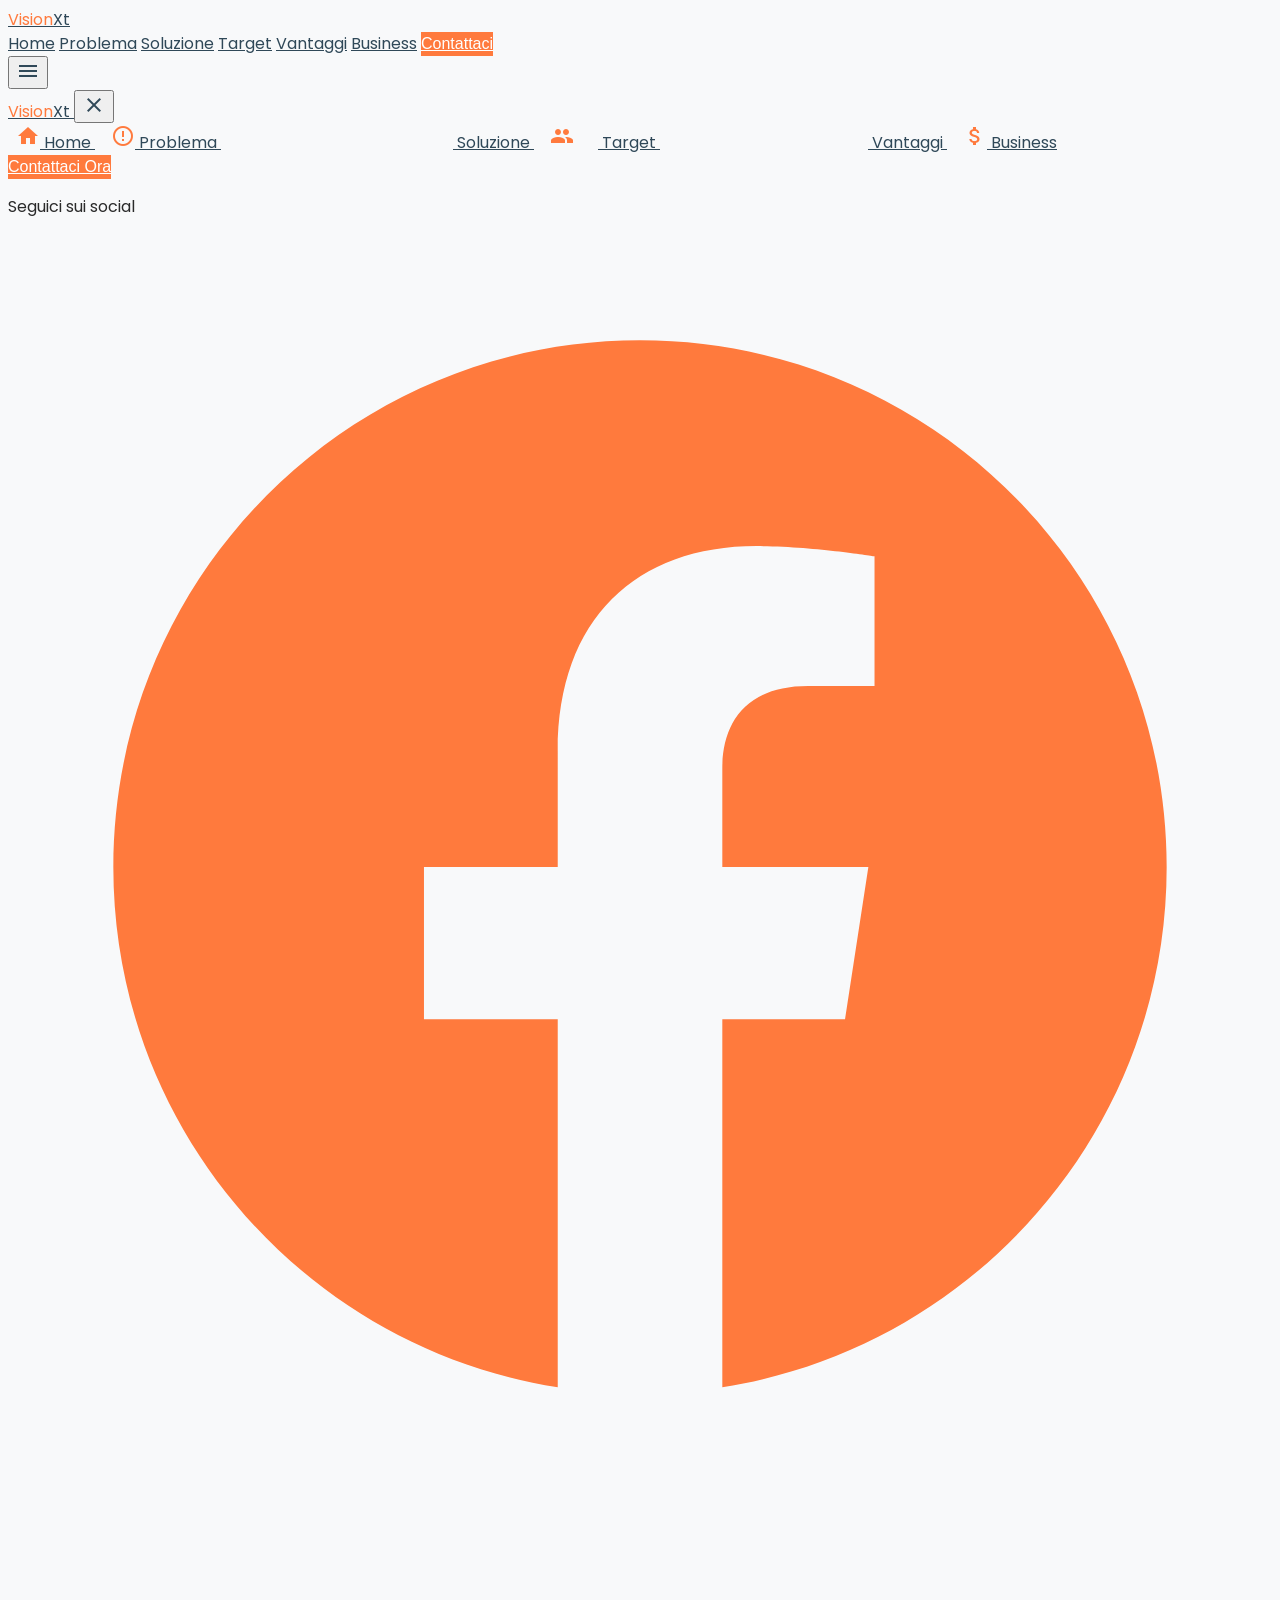
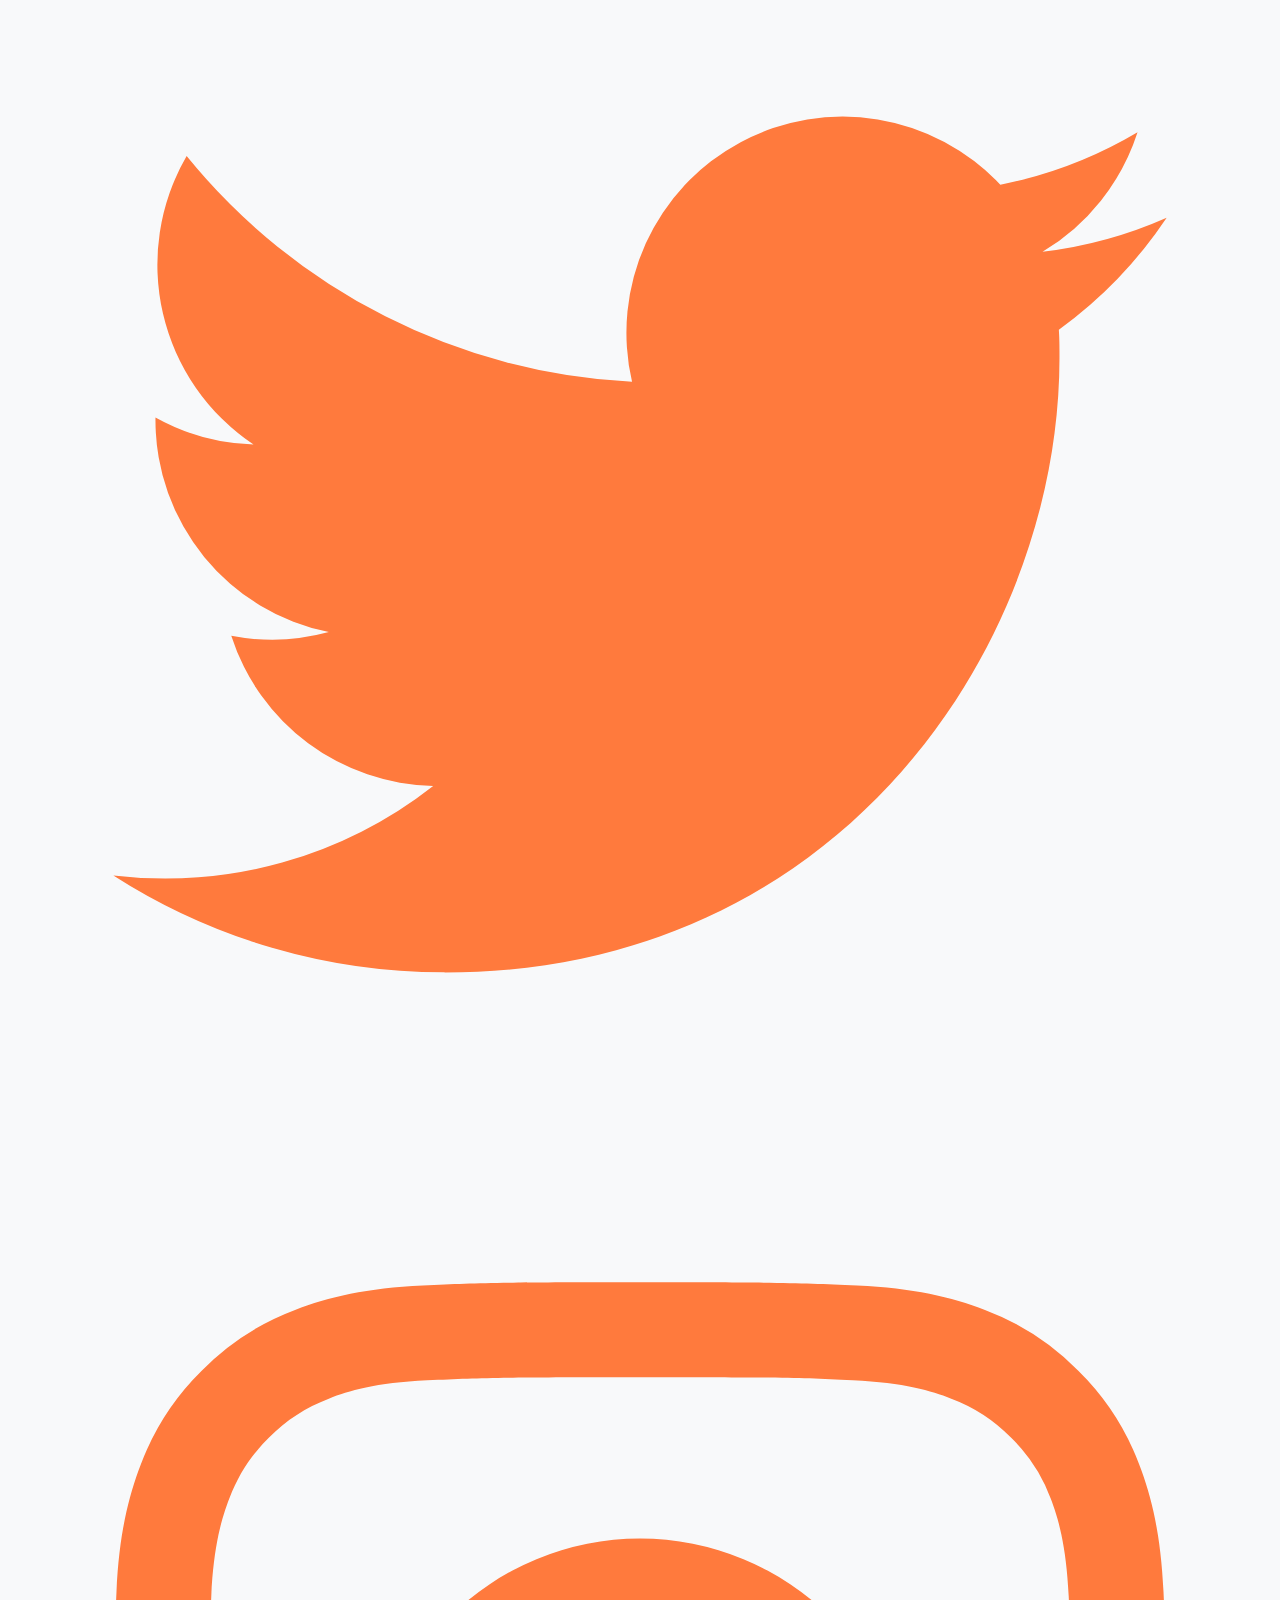
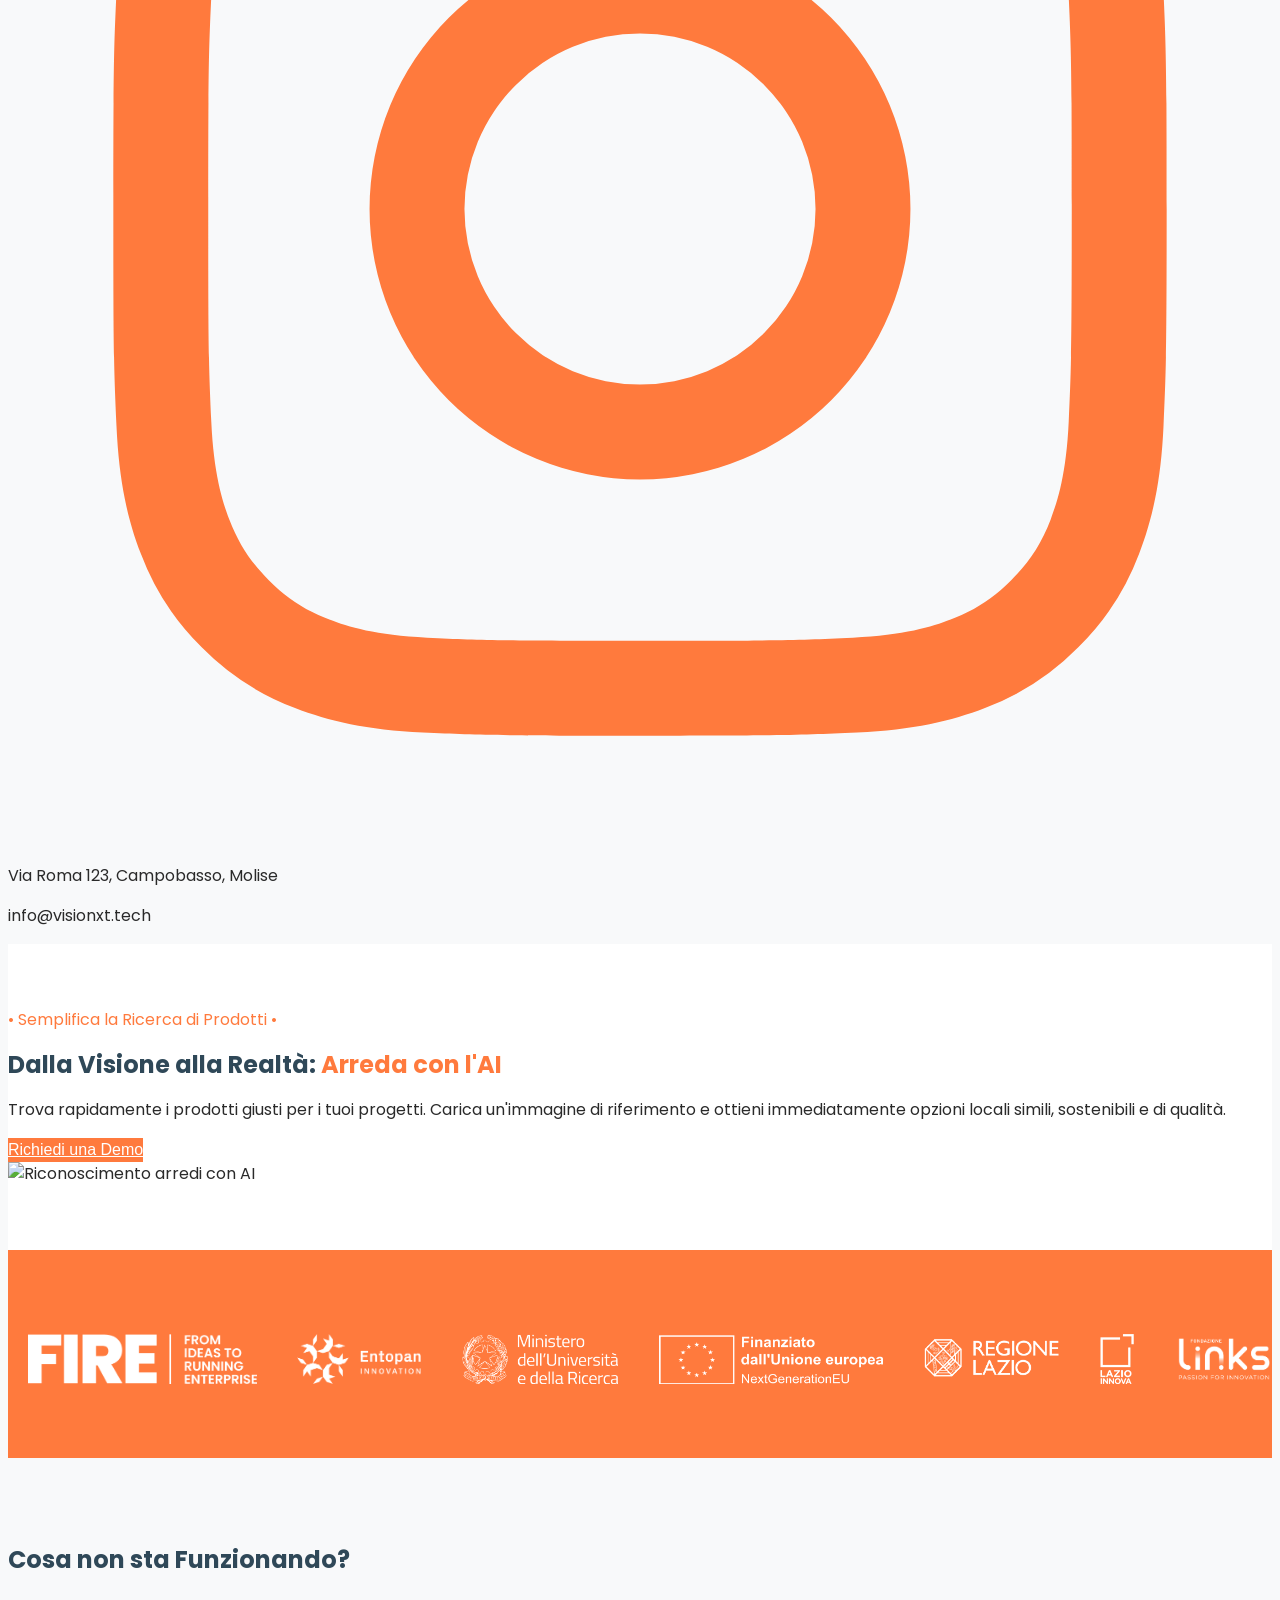
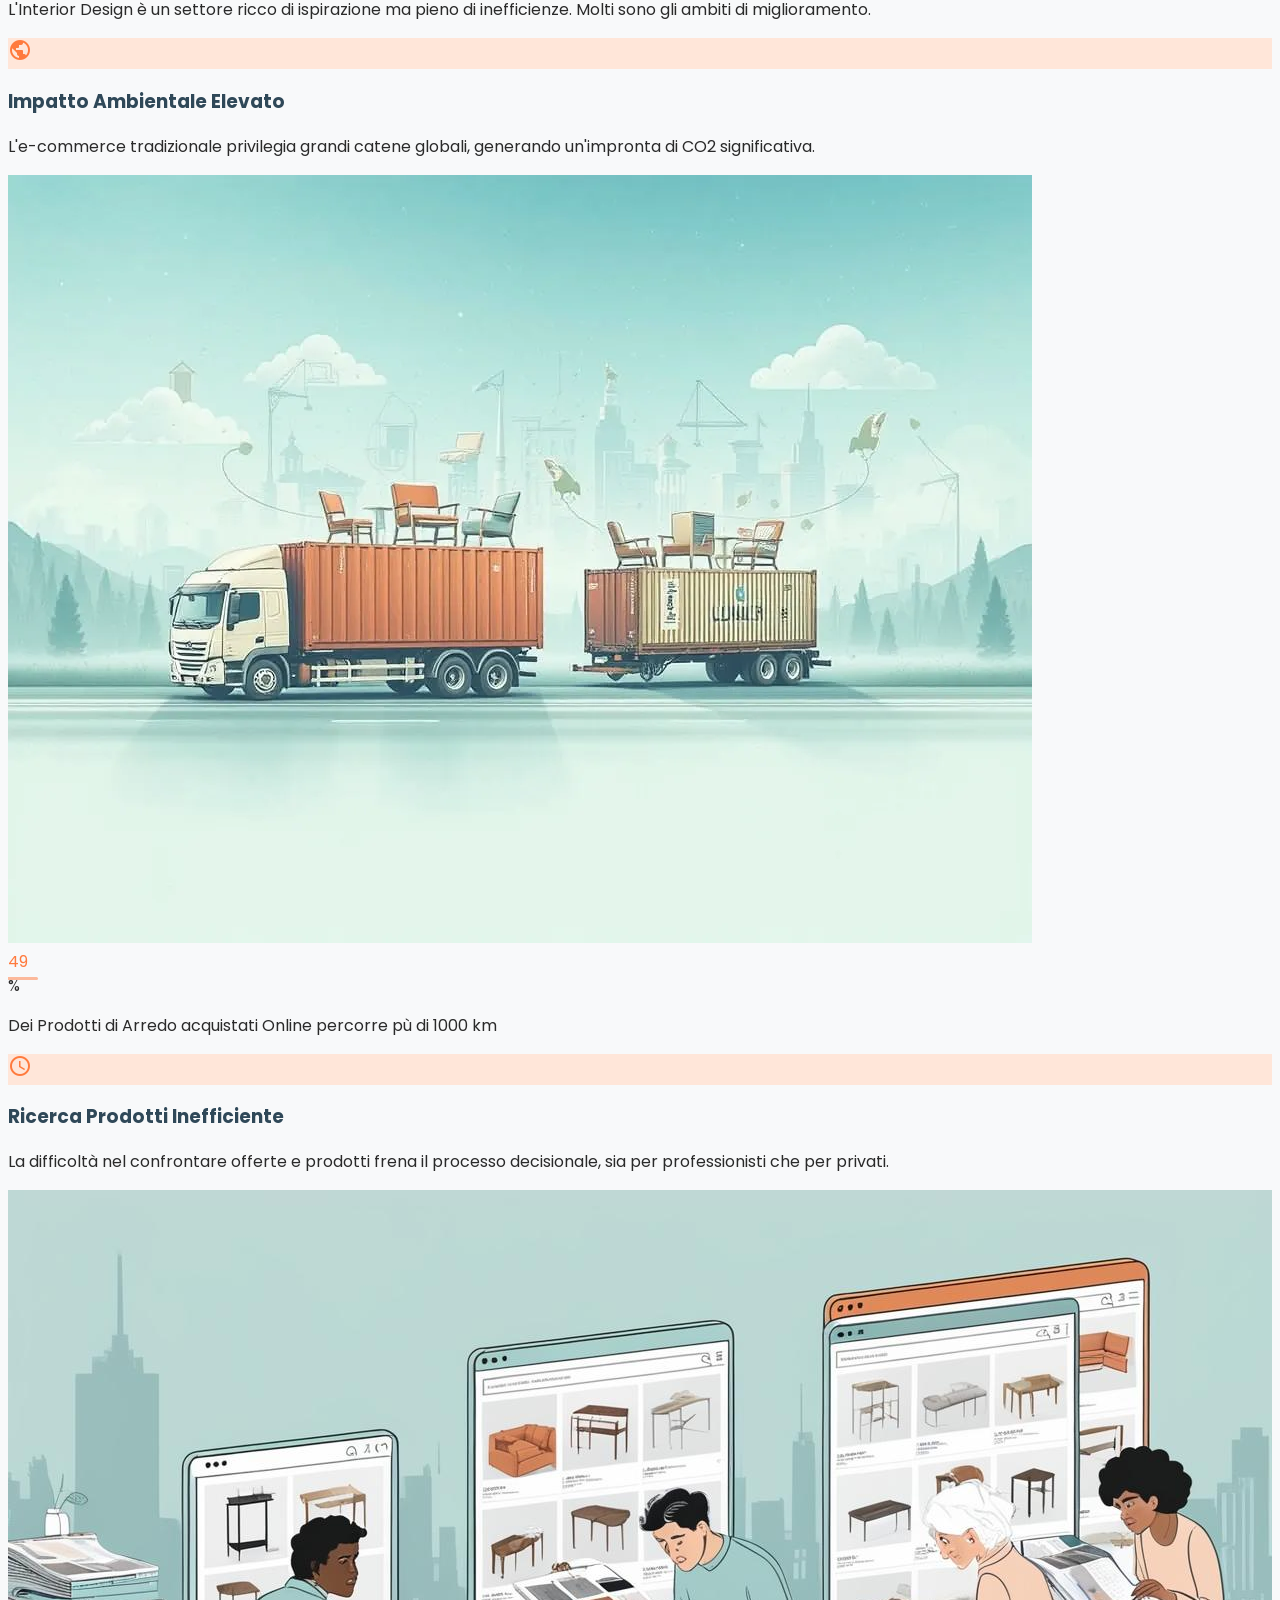
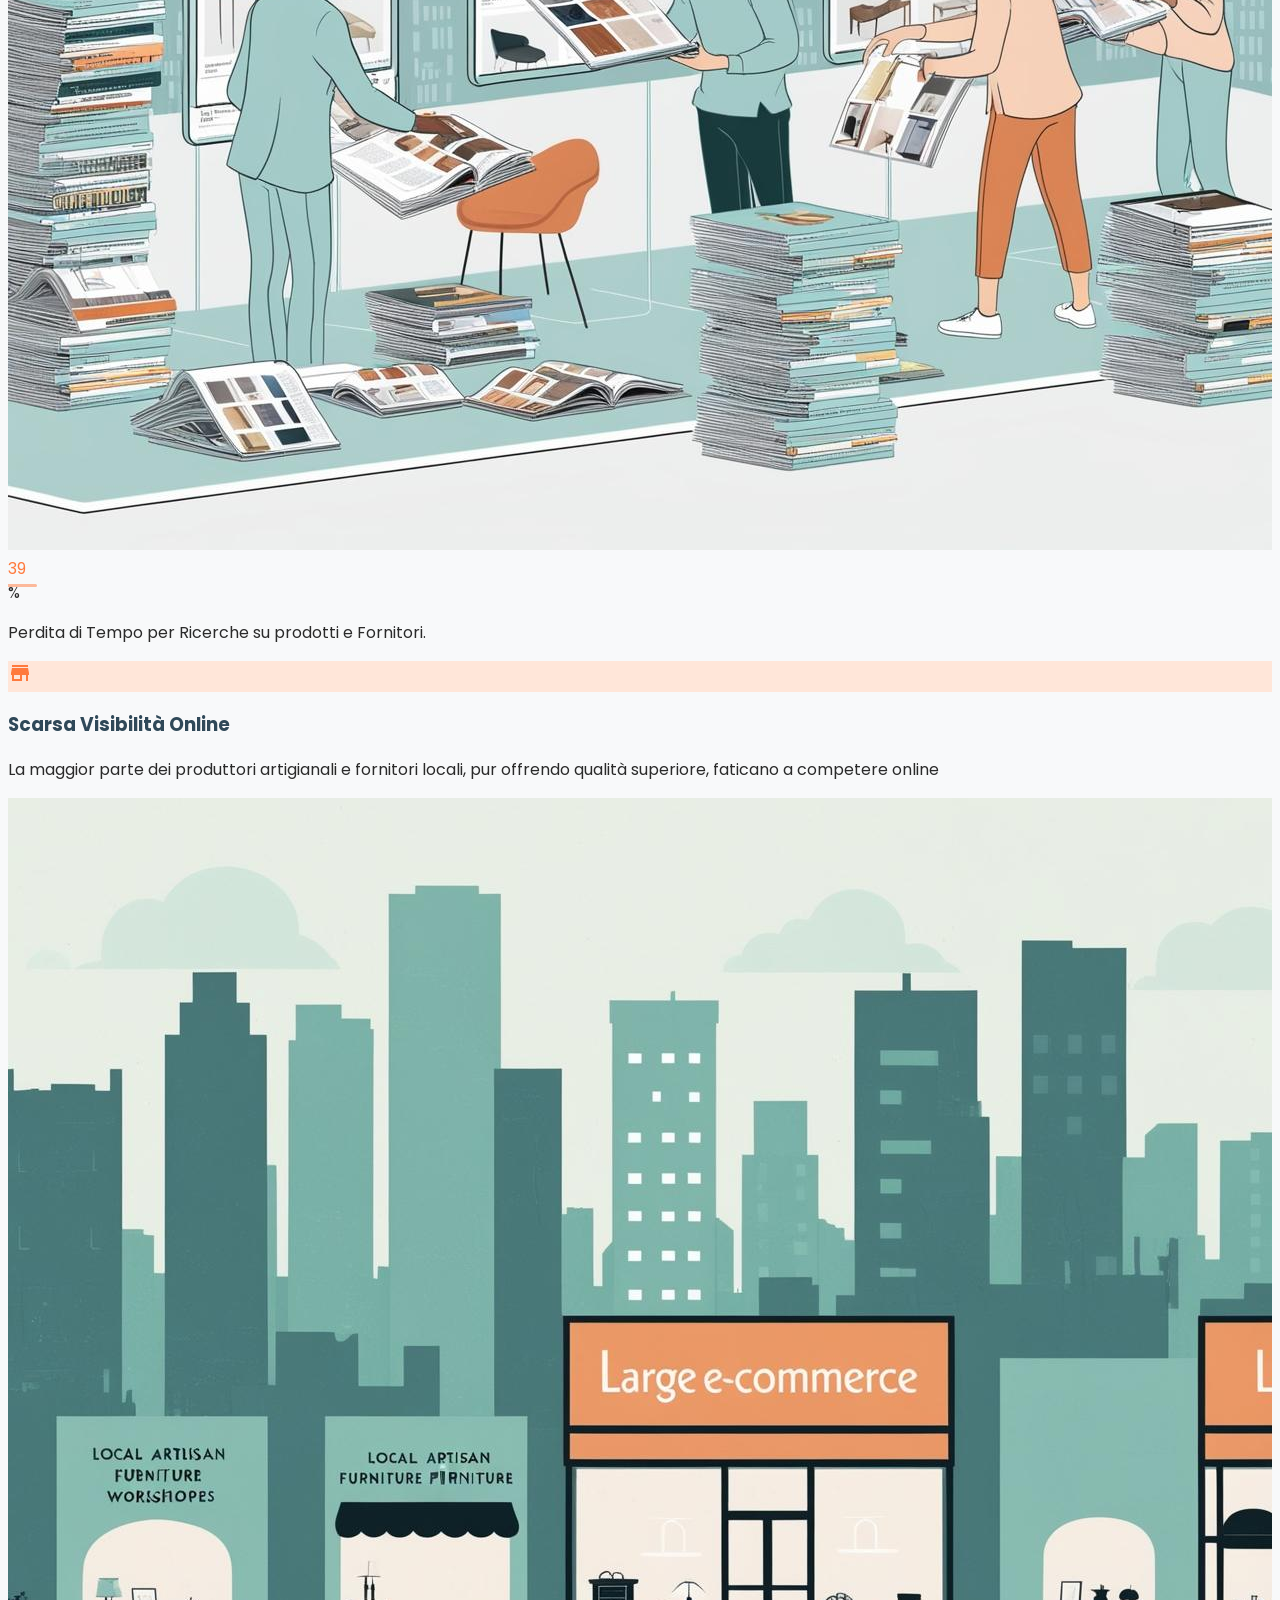
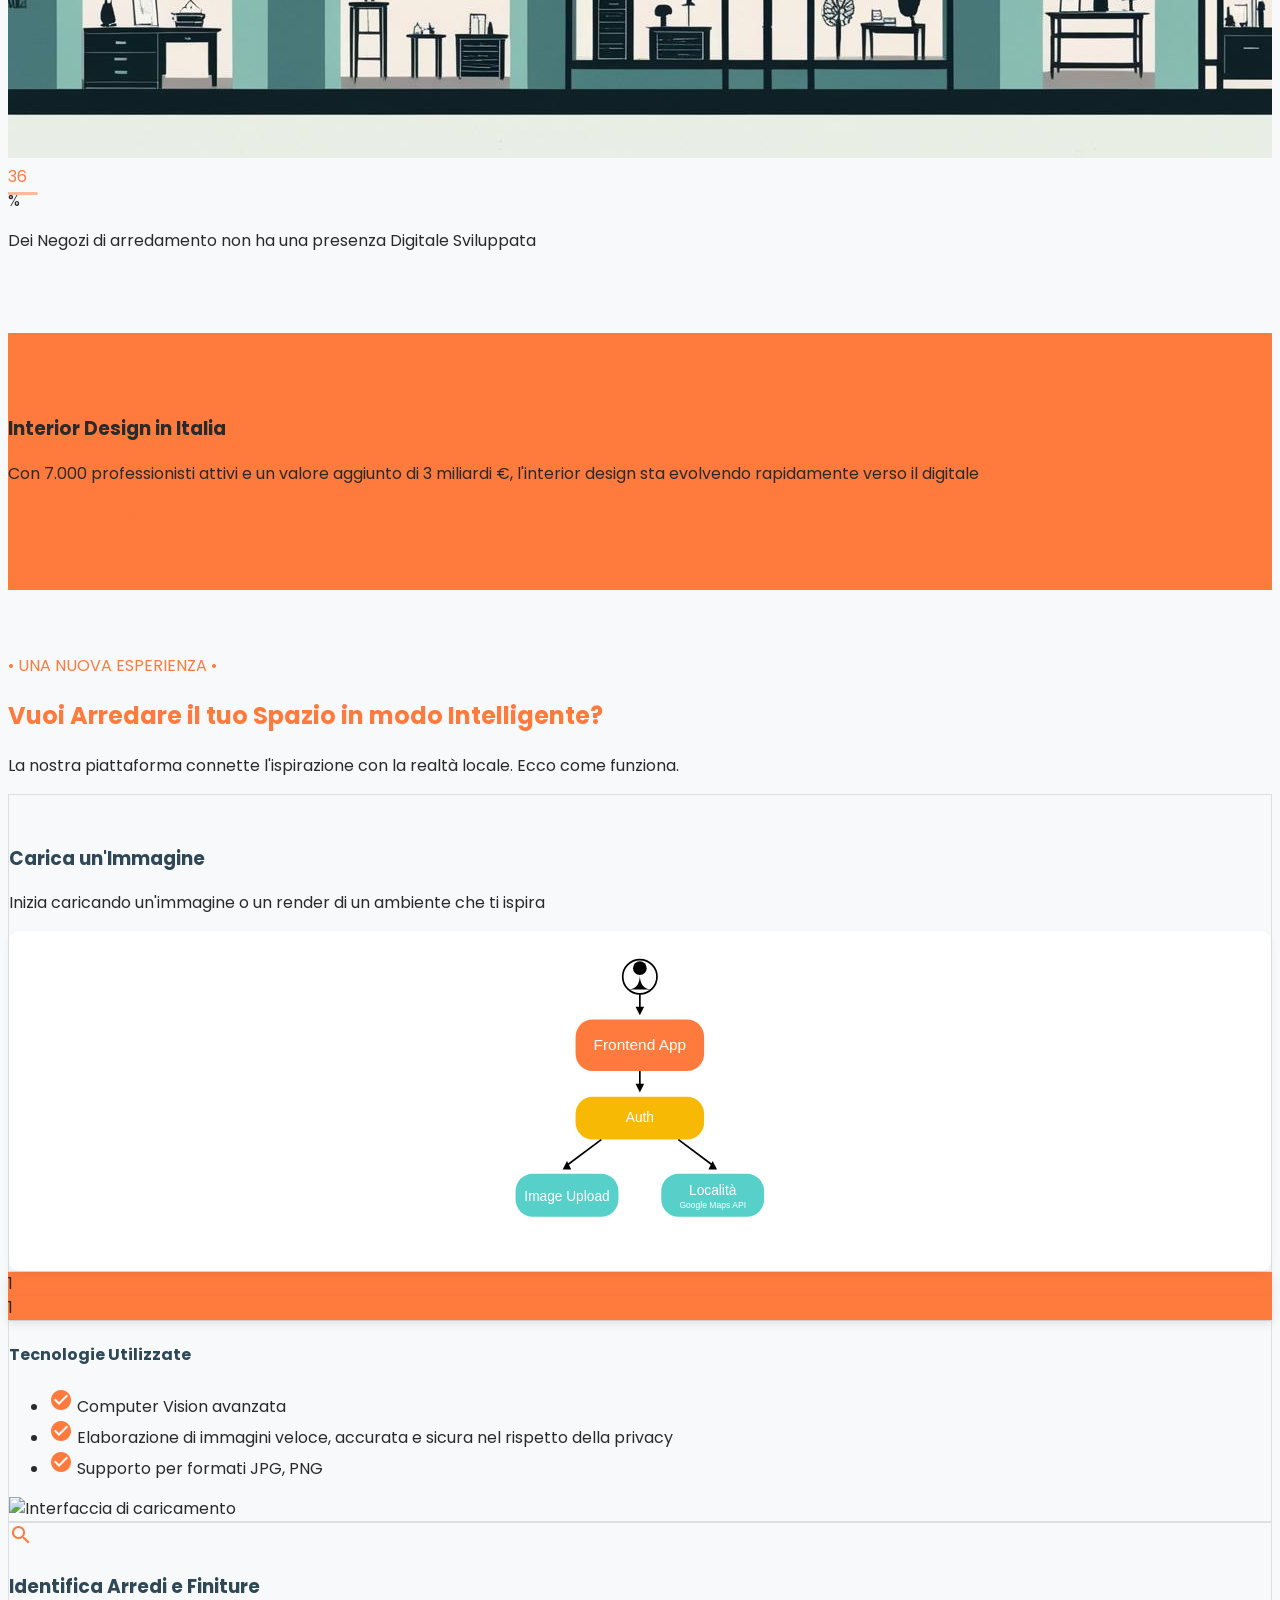
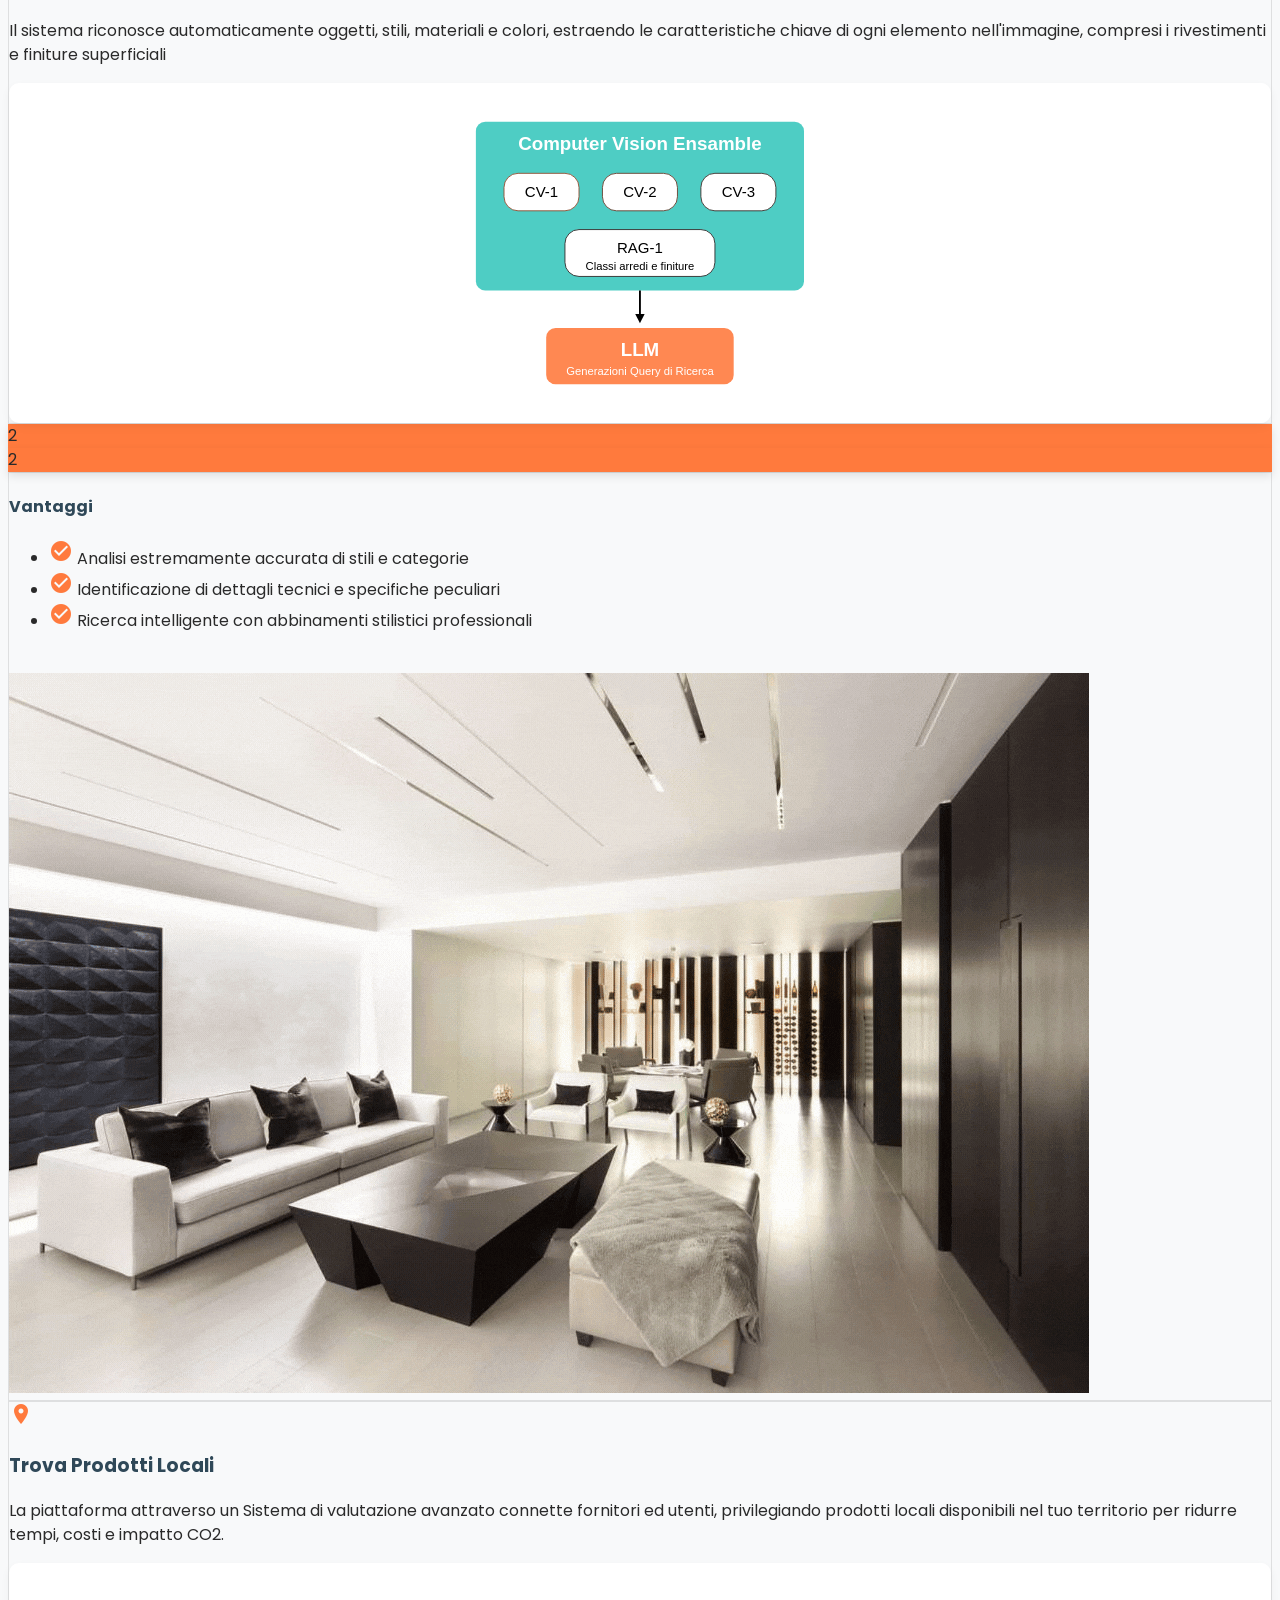
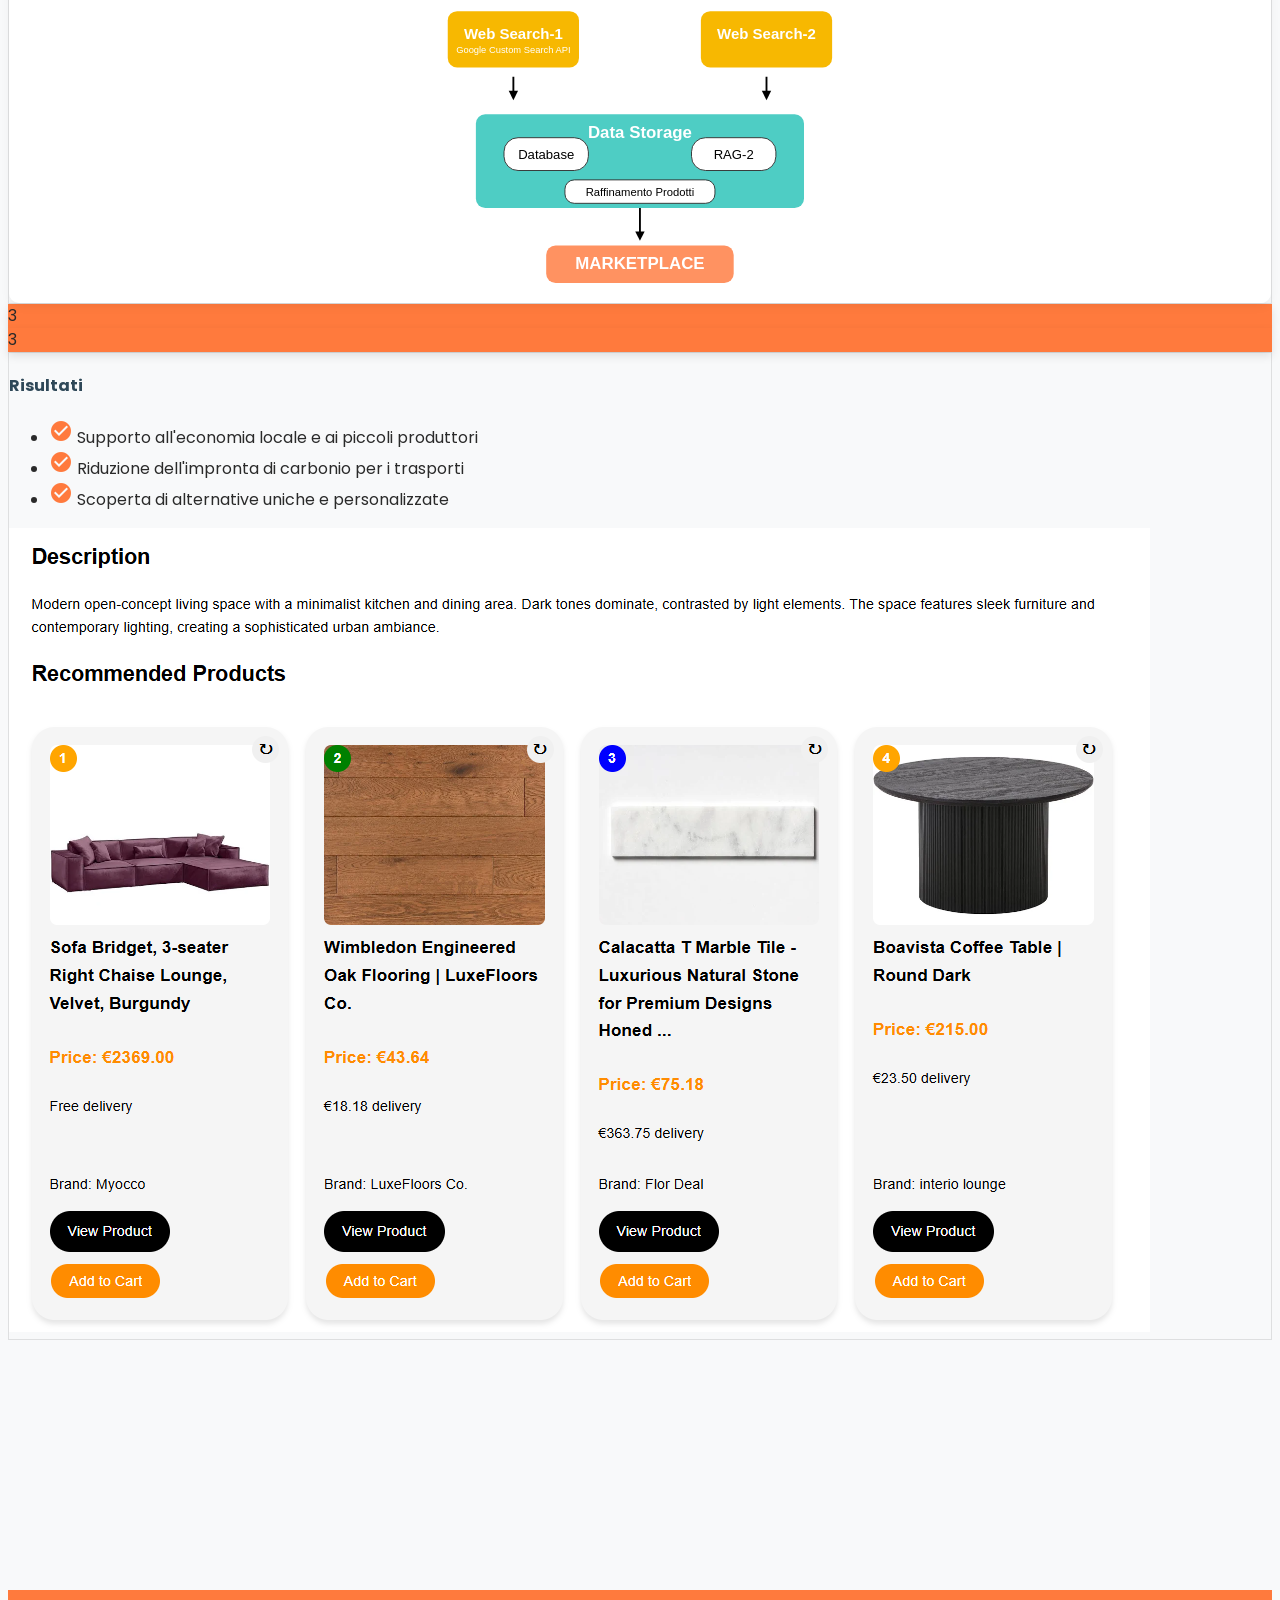
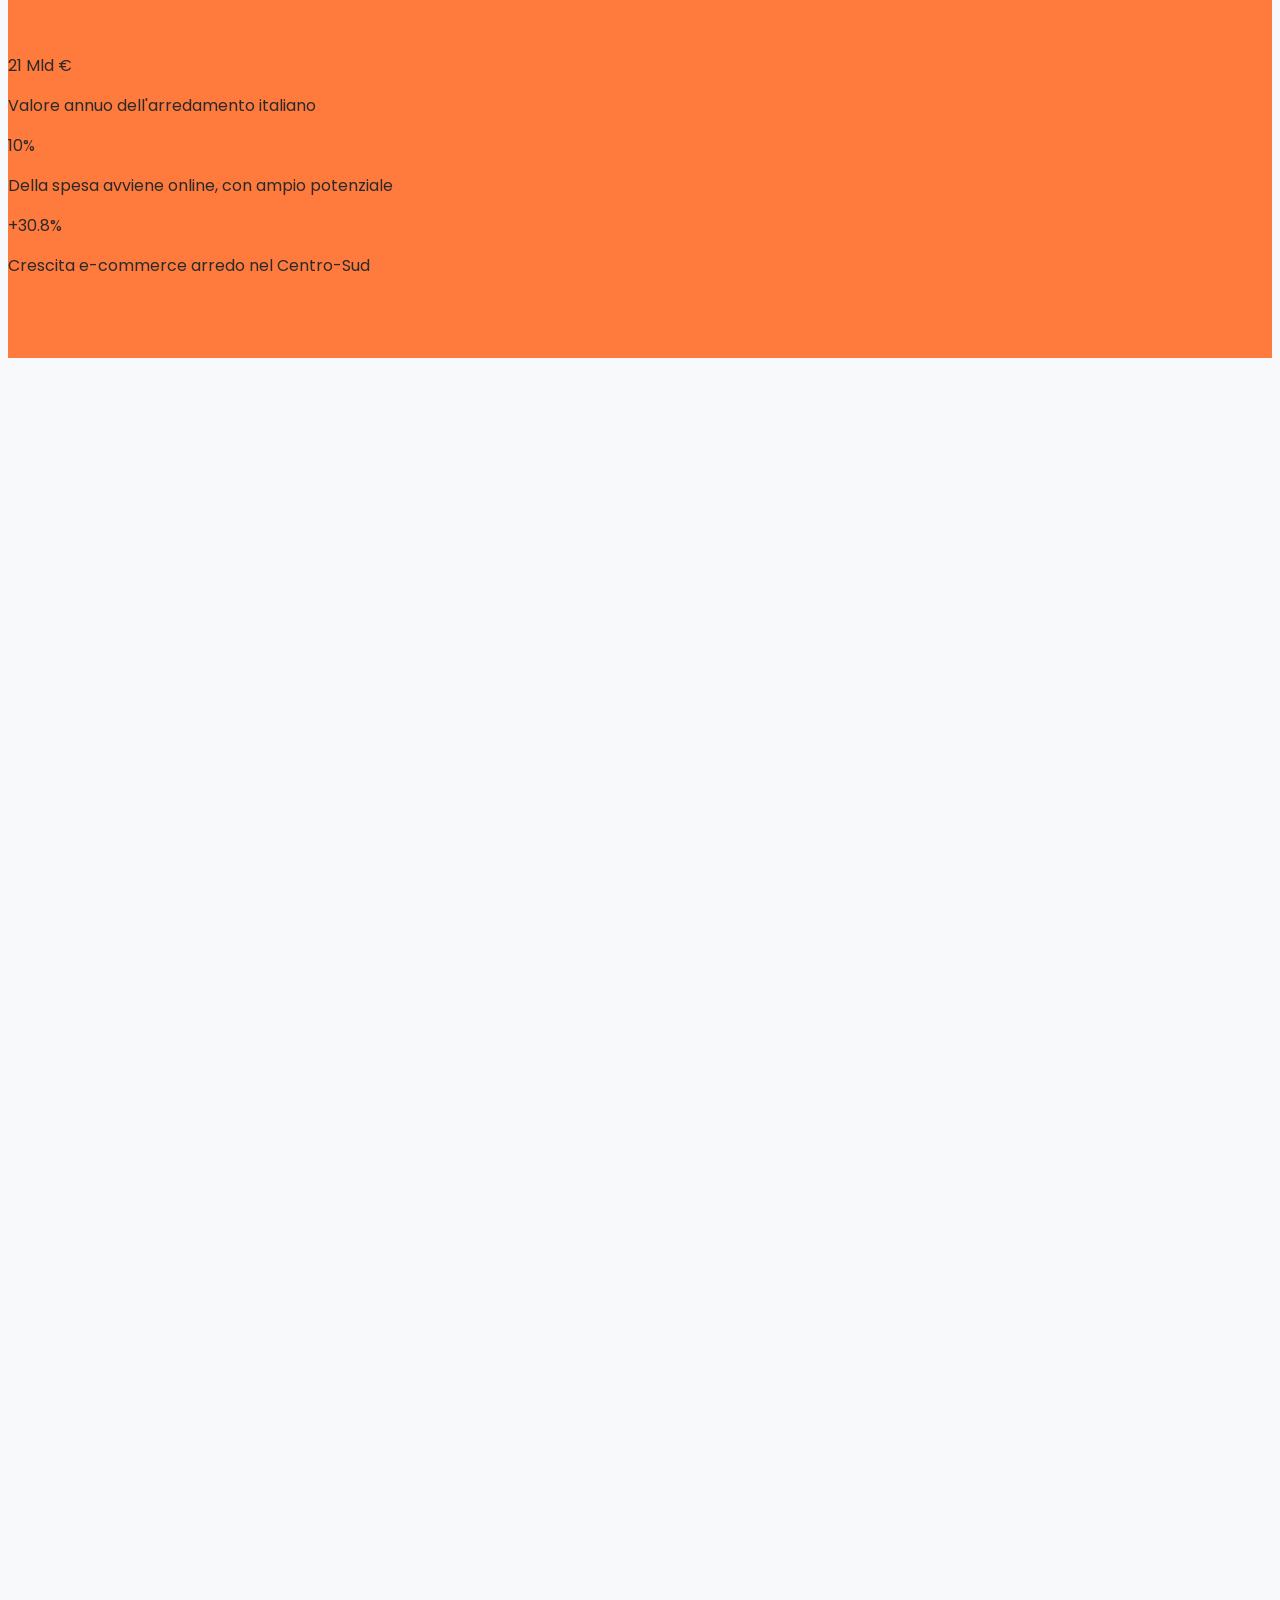
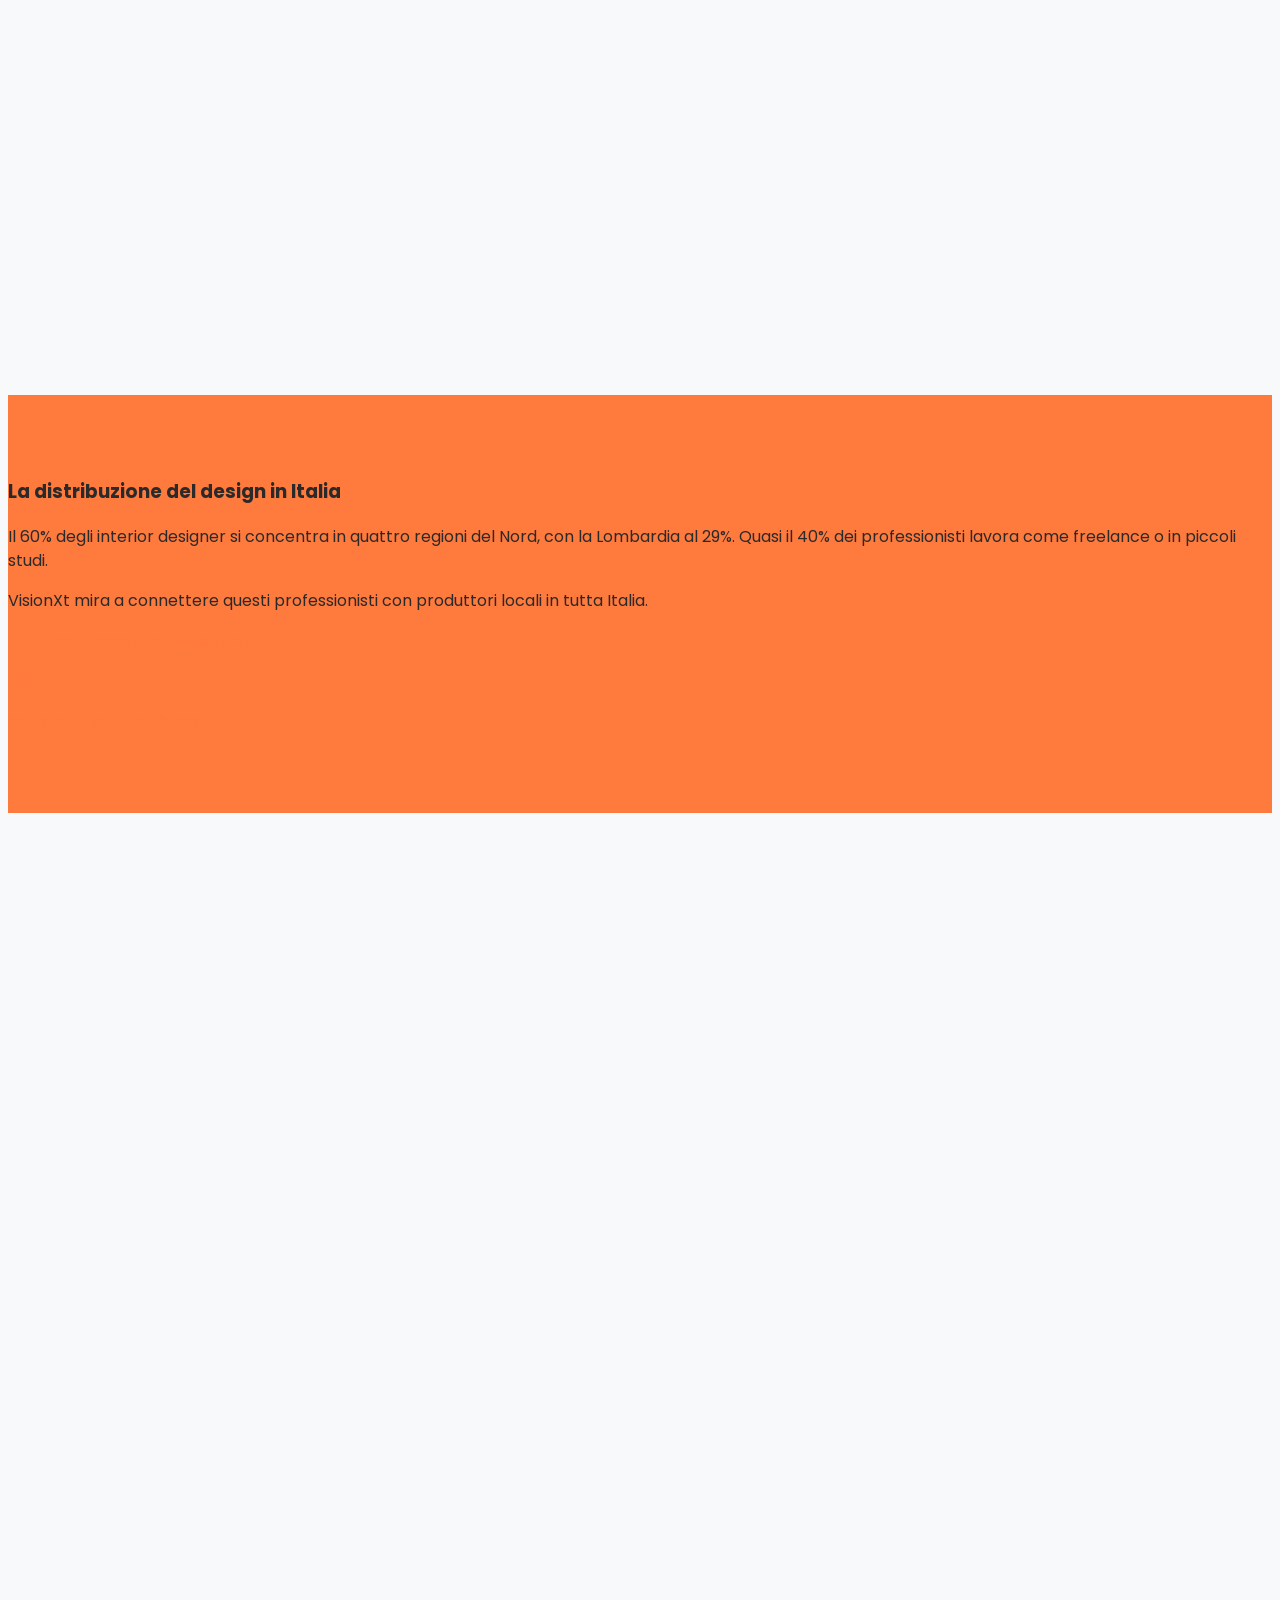
==== commit aaf21b27: "aggiornamento loghi" ====
--- a/index.html
+++ b/index.html
@@ -3,7 +3,7 @@
 <head>
     <meta charset="UTF-8">
     <meta name="viewport" content="width=device-width, initial-scale=1.0">
-    <title>VisionXt - Rivoluzione nel Design d'Interni con l'IA</title>
+    <title>VisionXt - Dalla Visione alla Realtà</title>
     
     <!-- Google Fonts e Material Icons -->
     <link href="https://fonts.googleapis.com/css2?family=Poppins:wght@300;400;500;600;700&display=swap" rel="stylesheet">
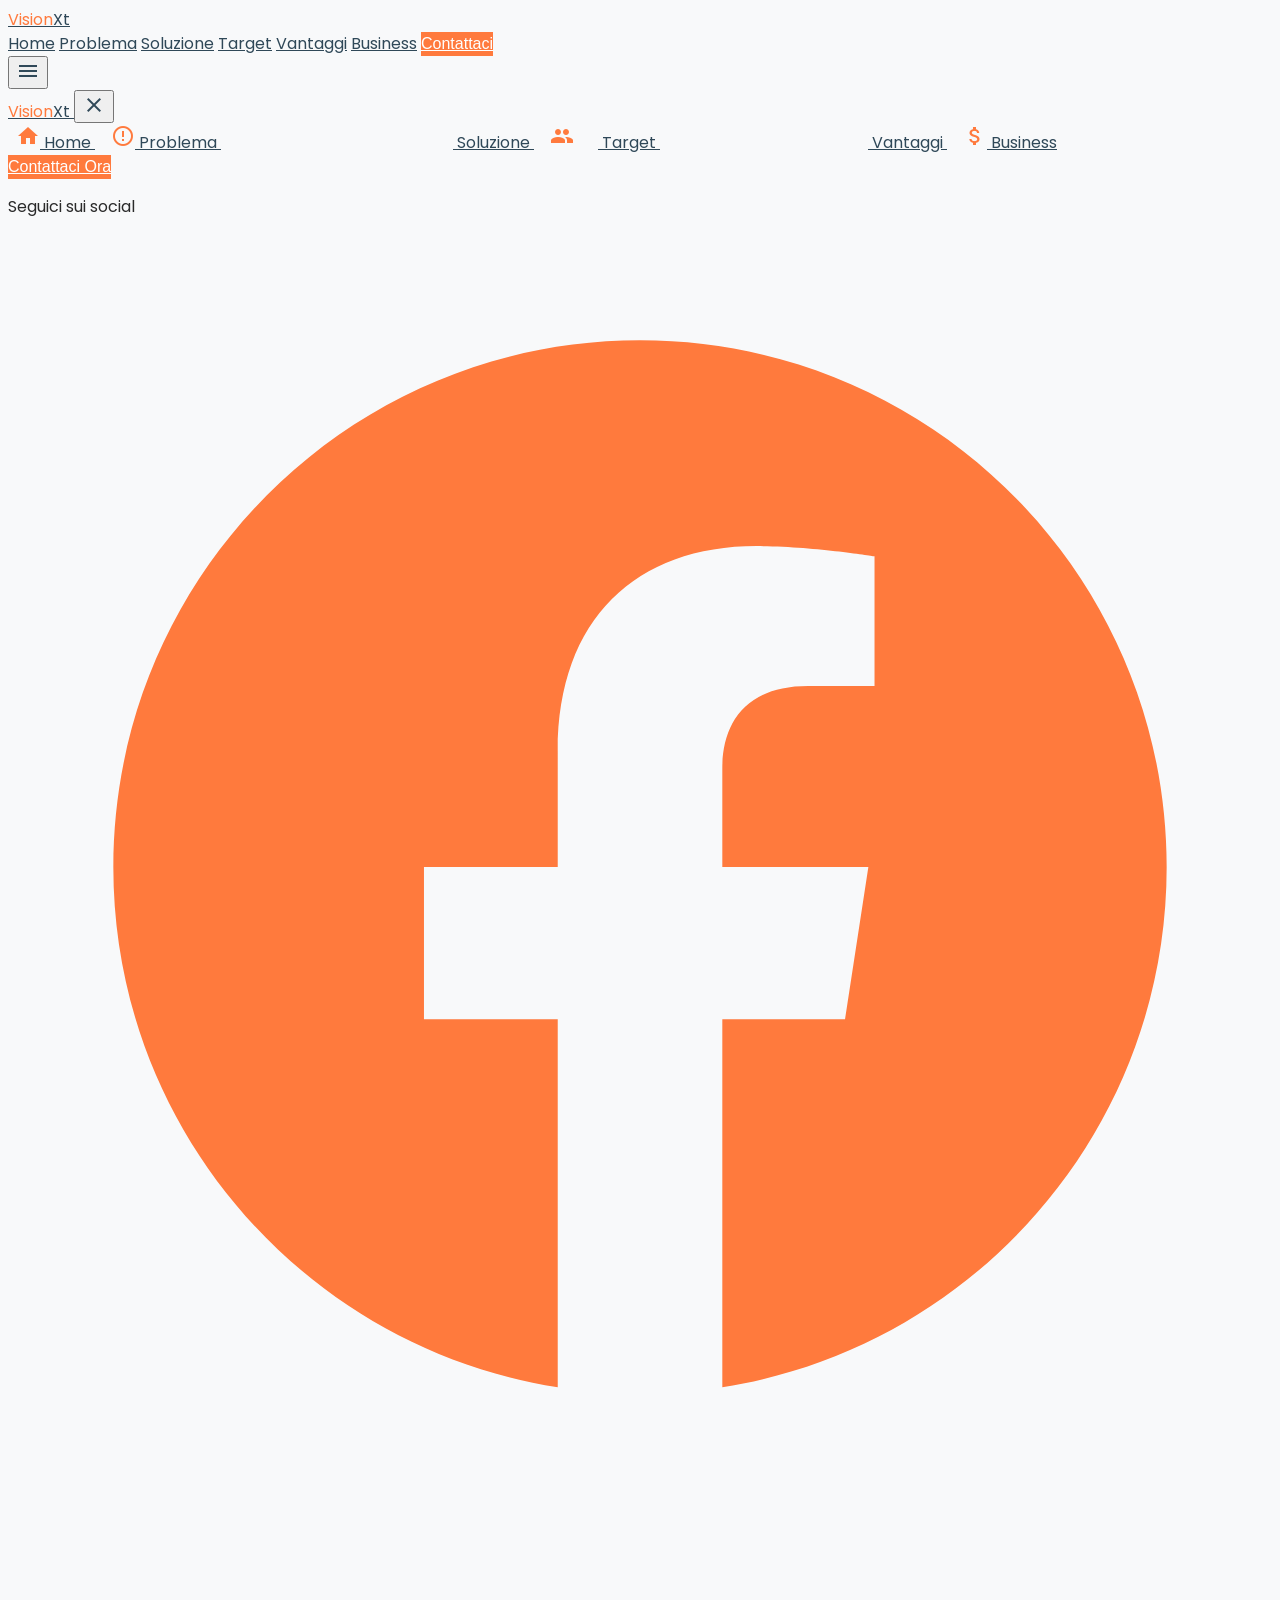
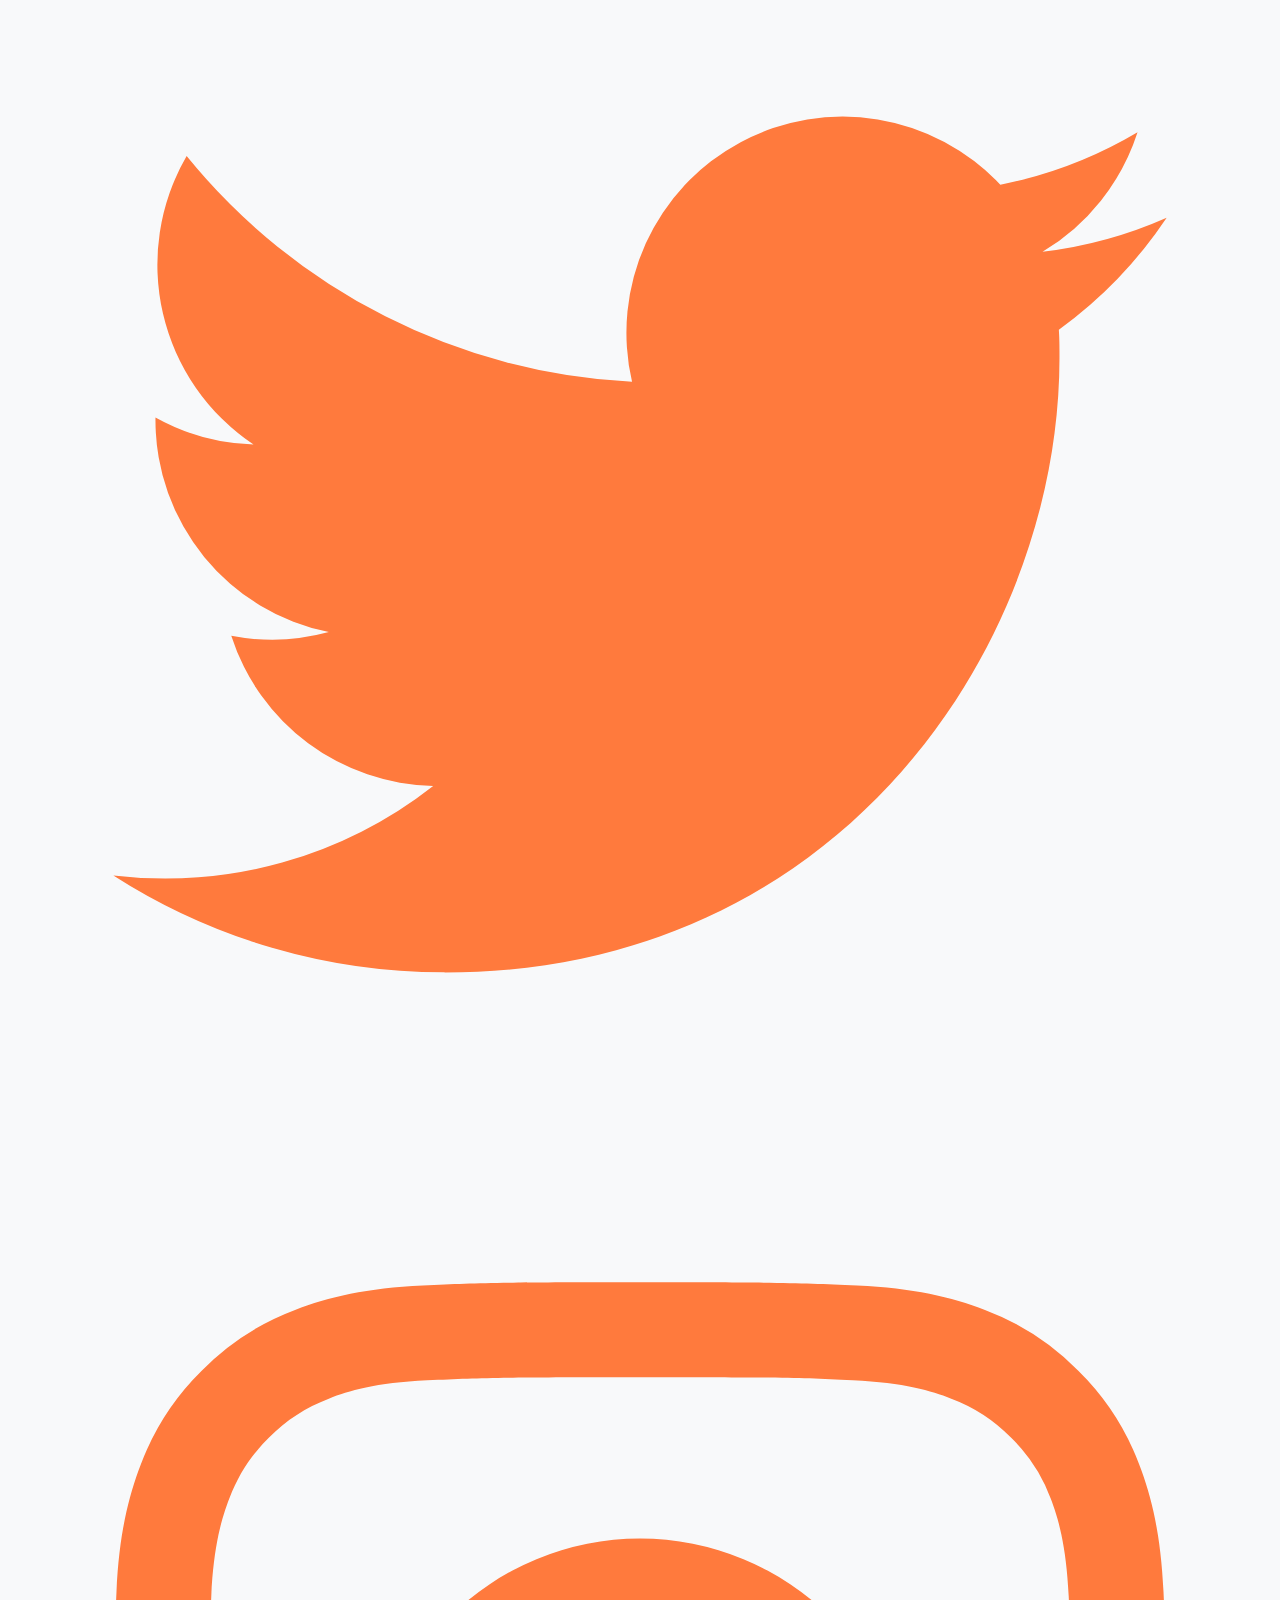
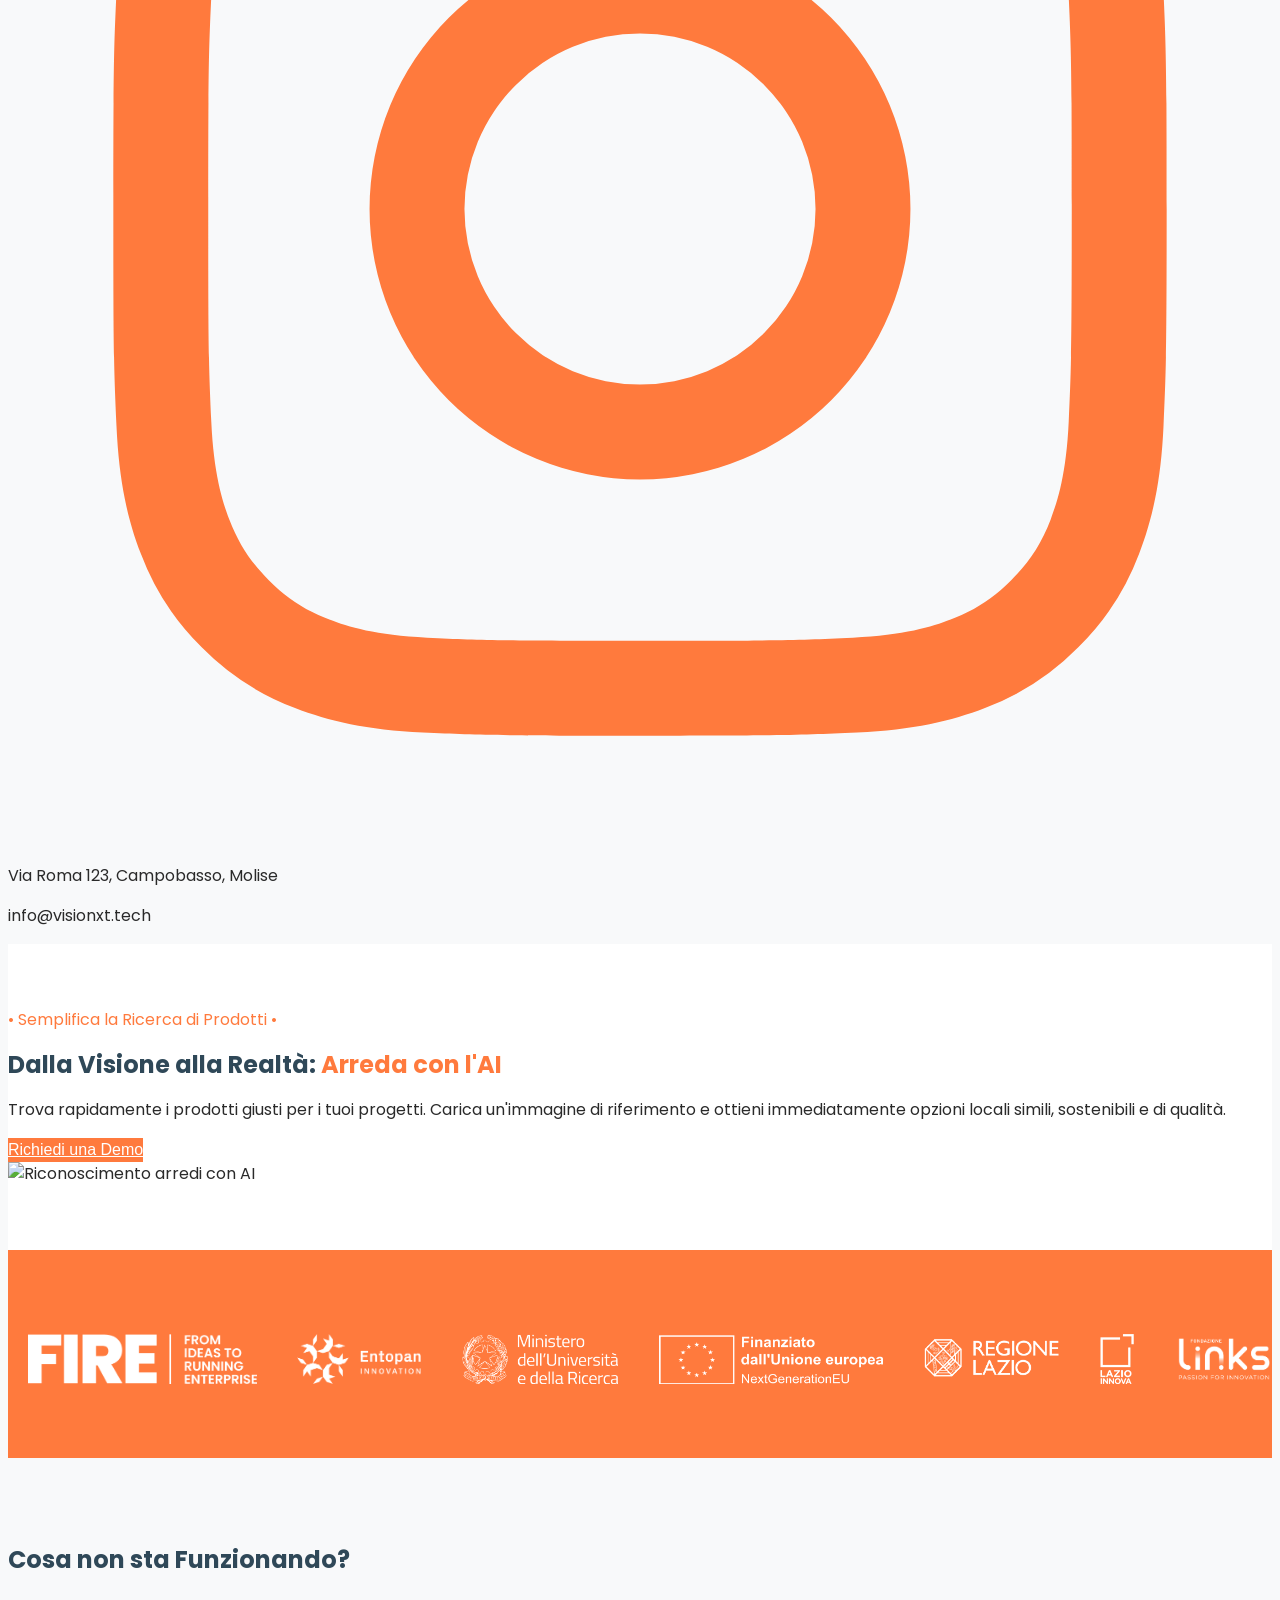
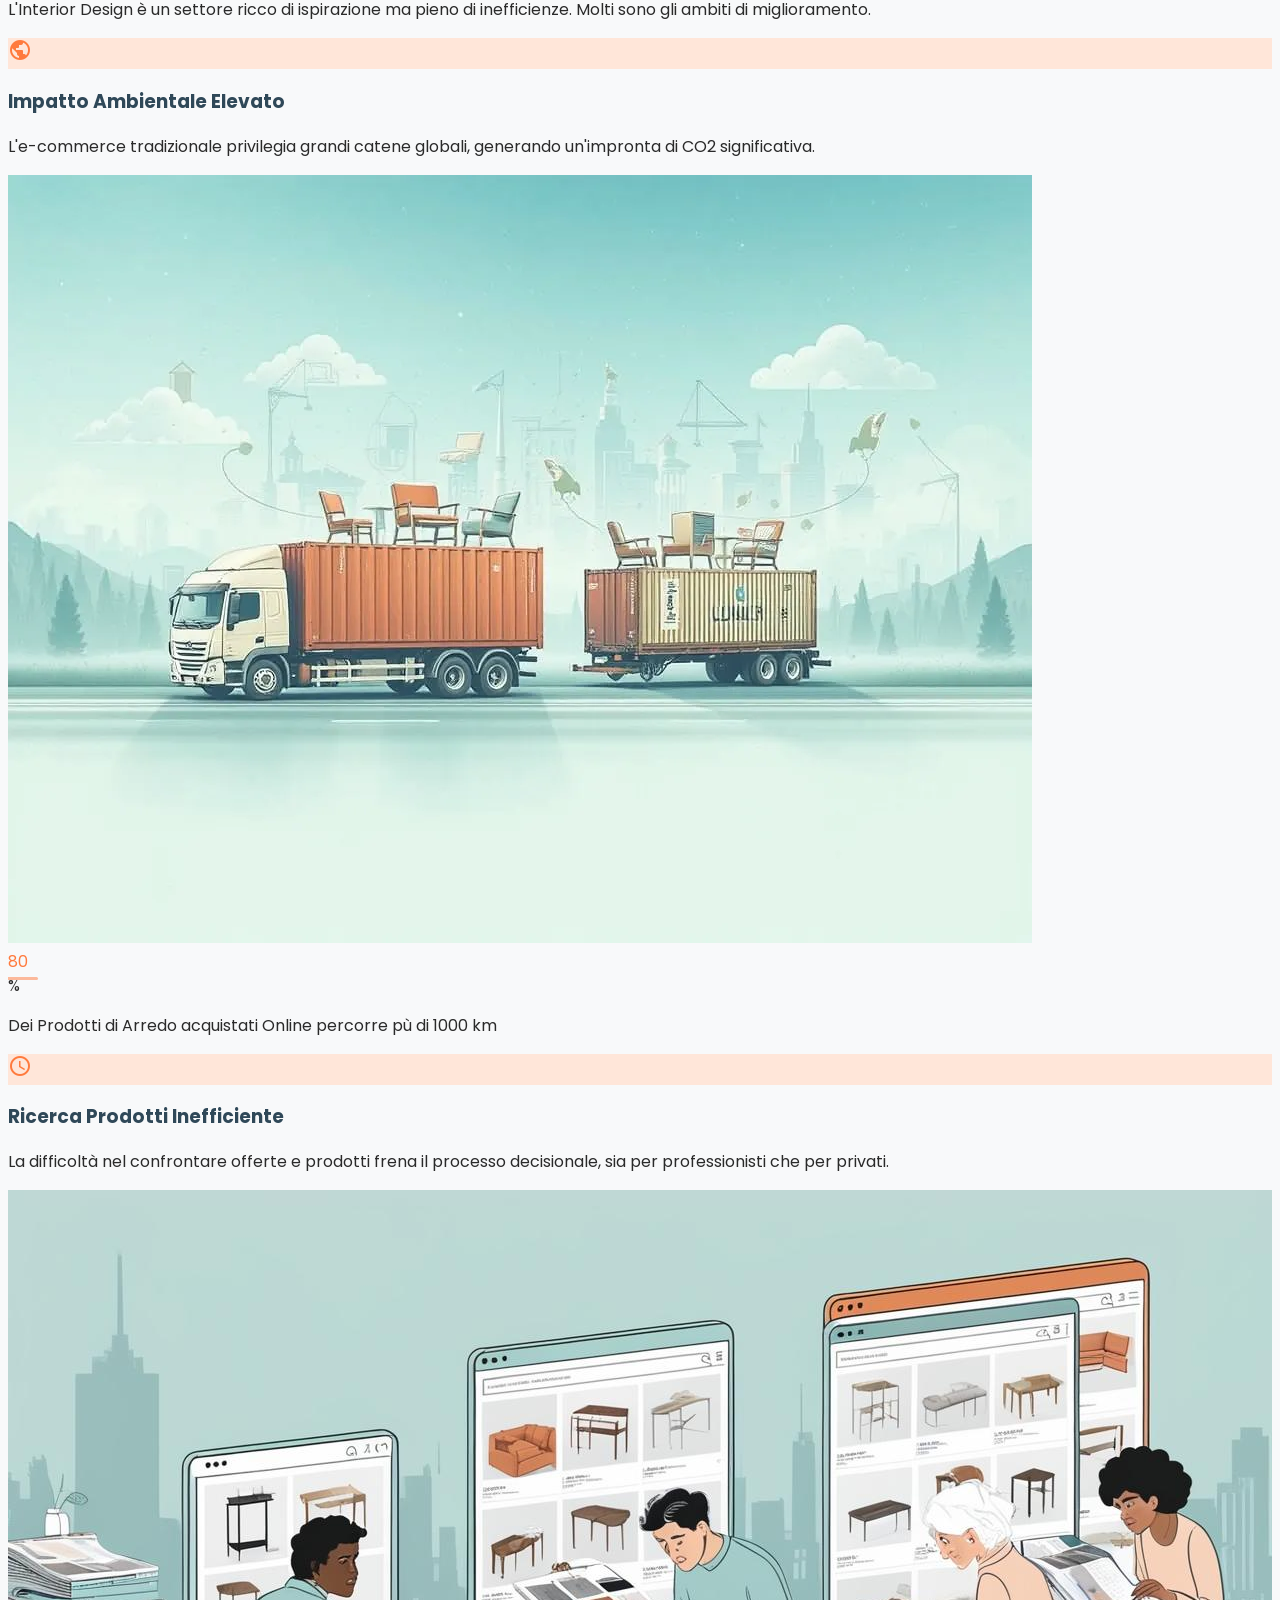
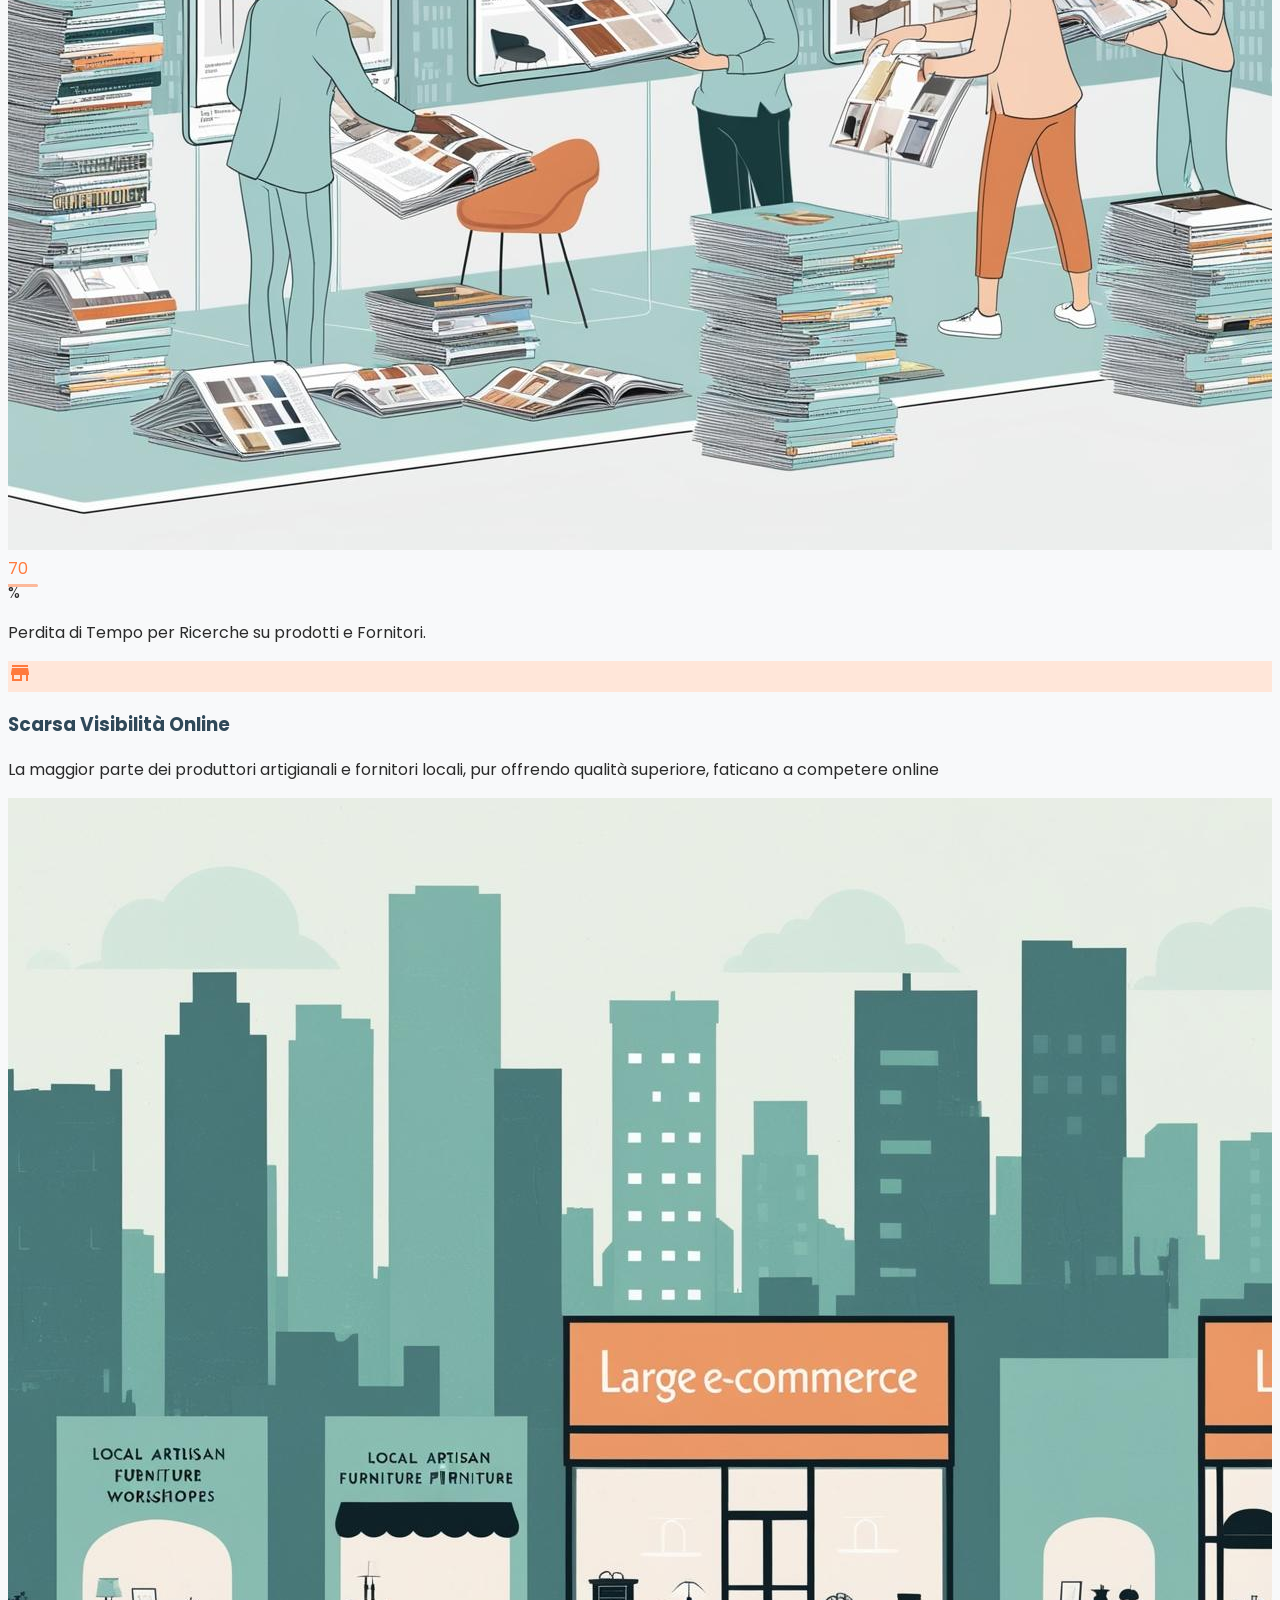
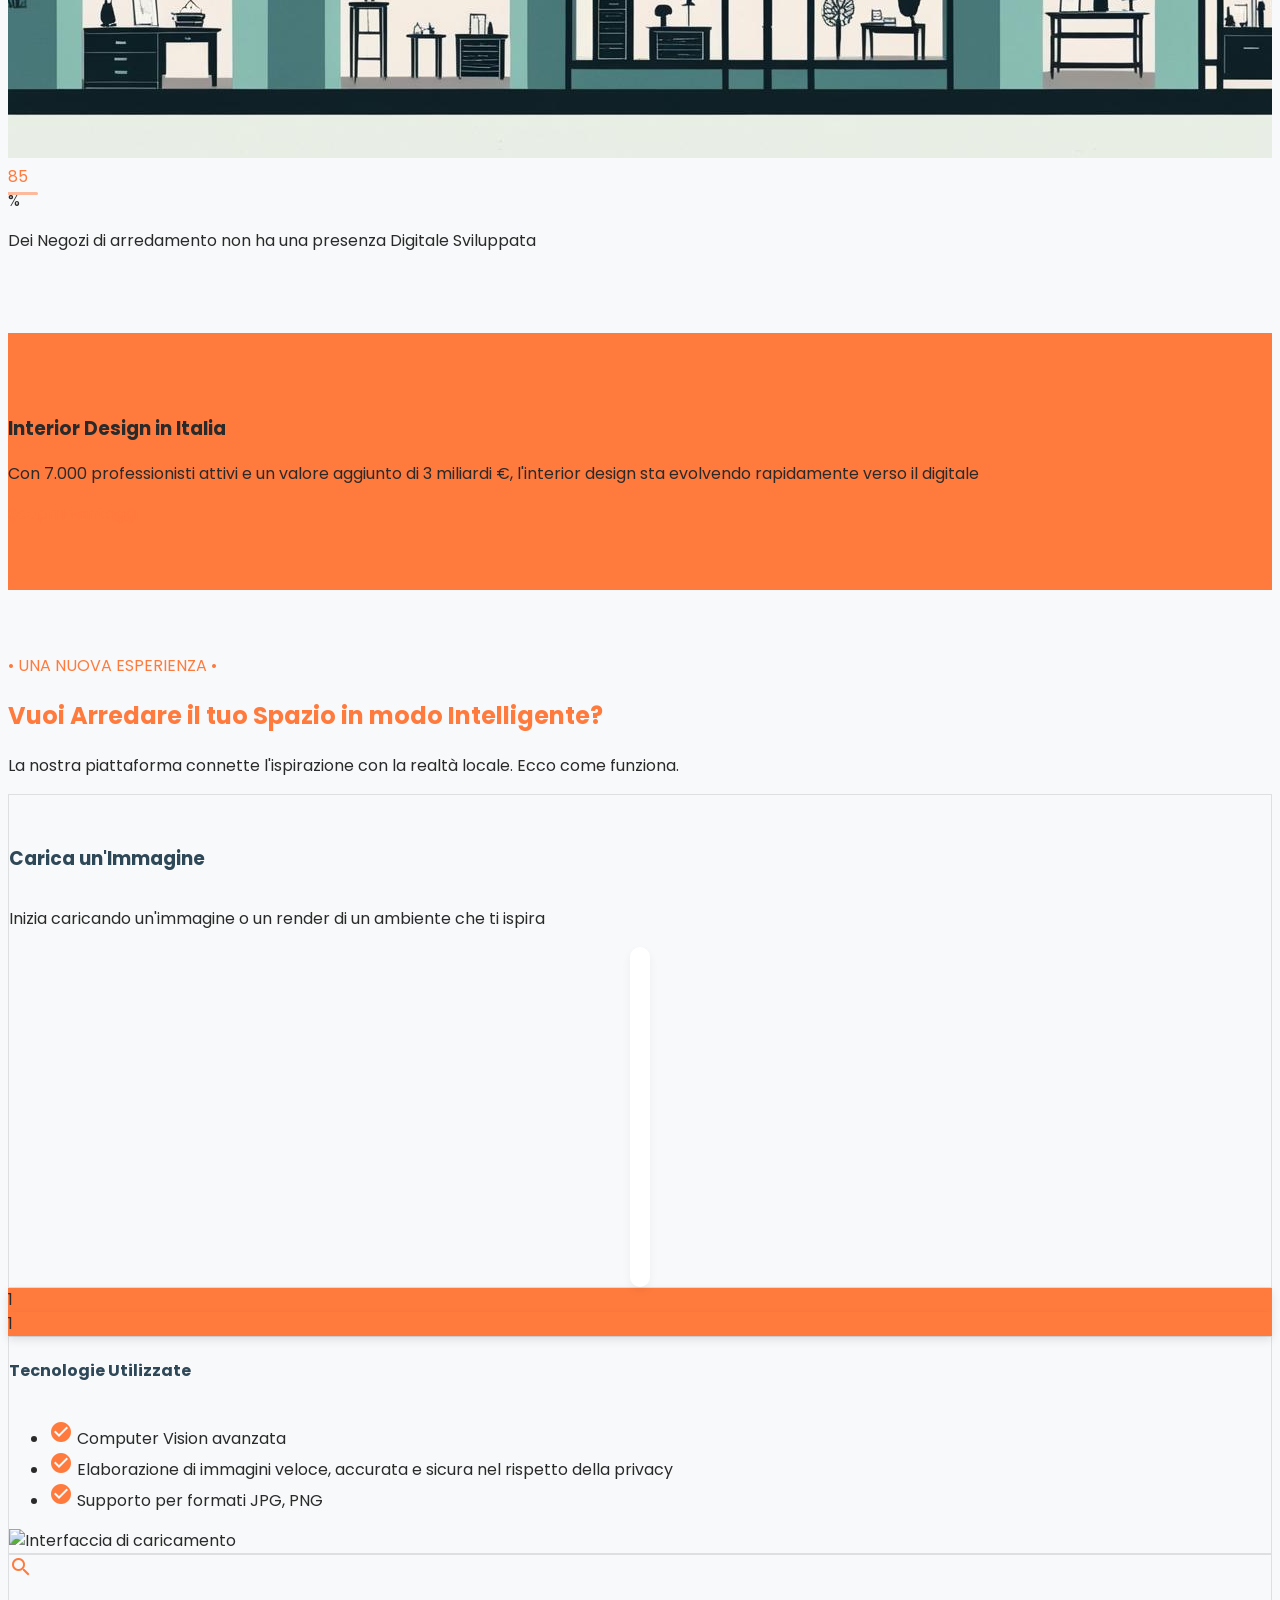
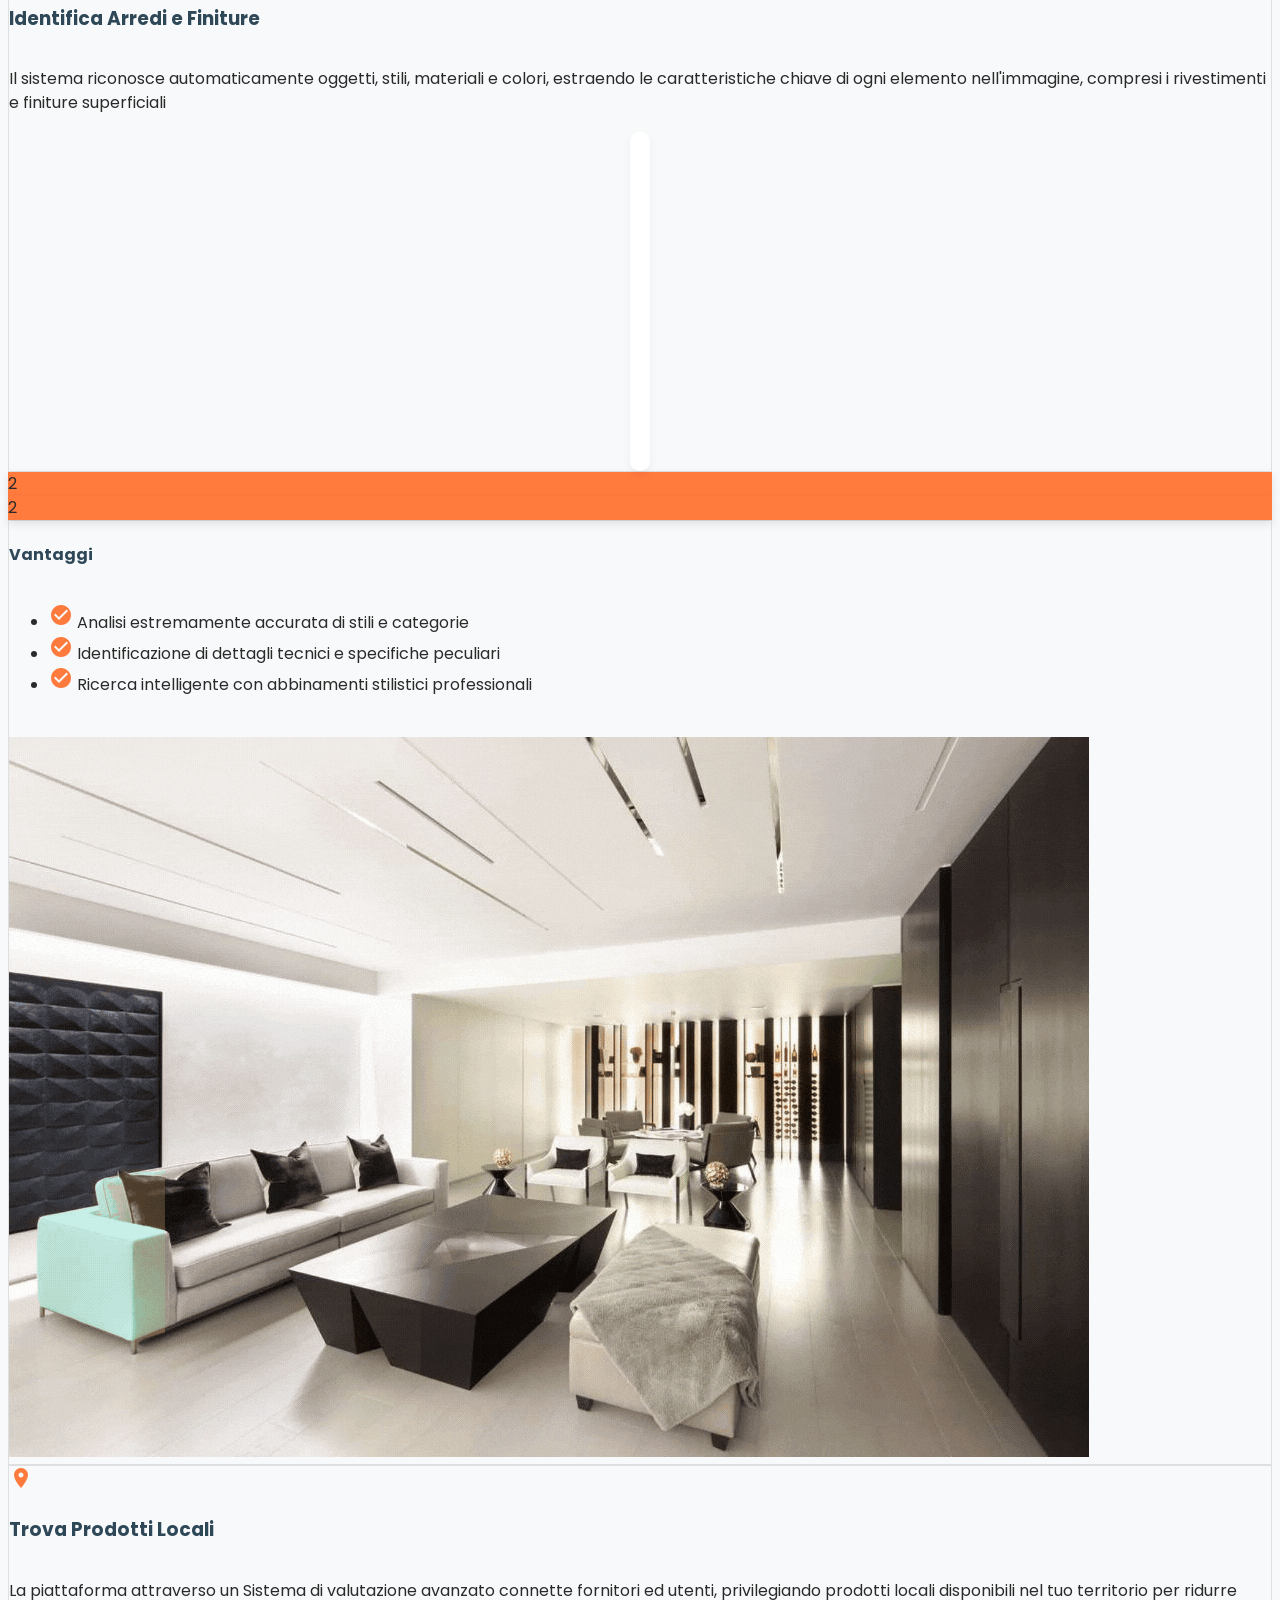
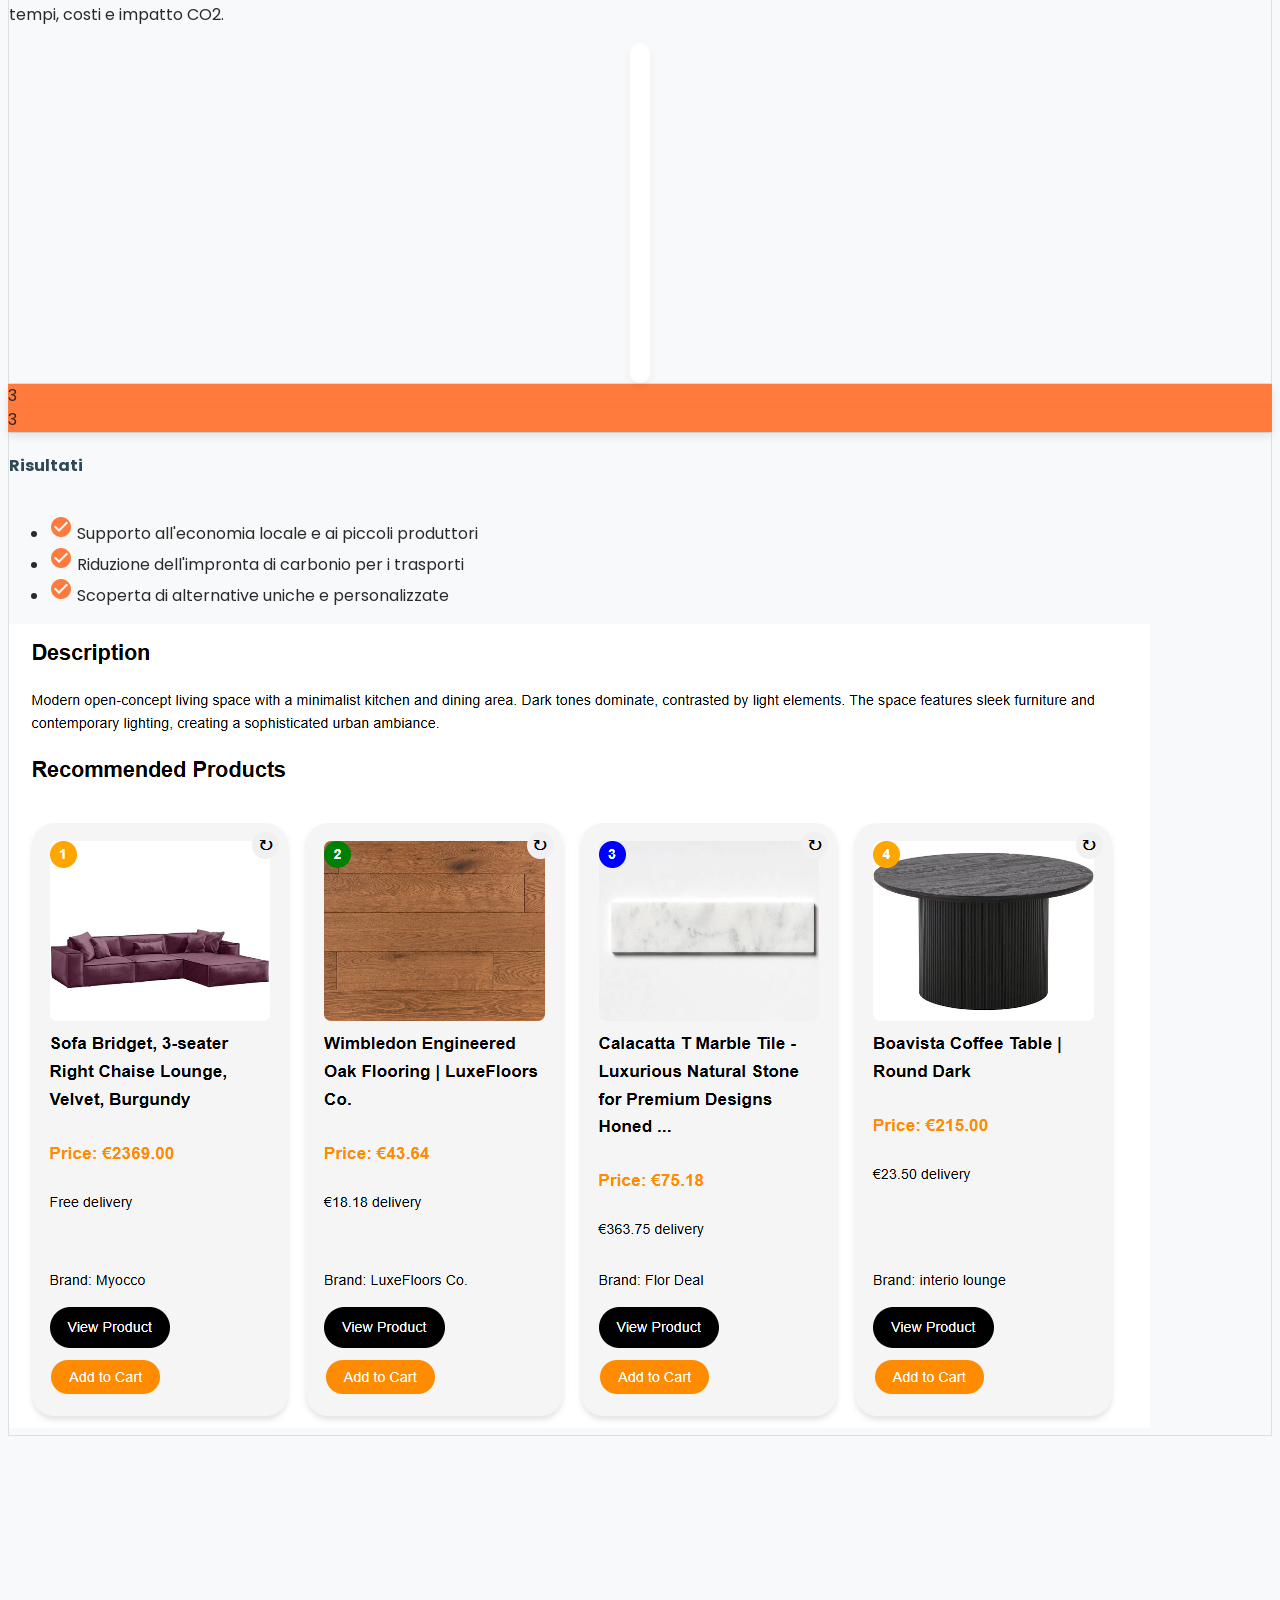
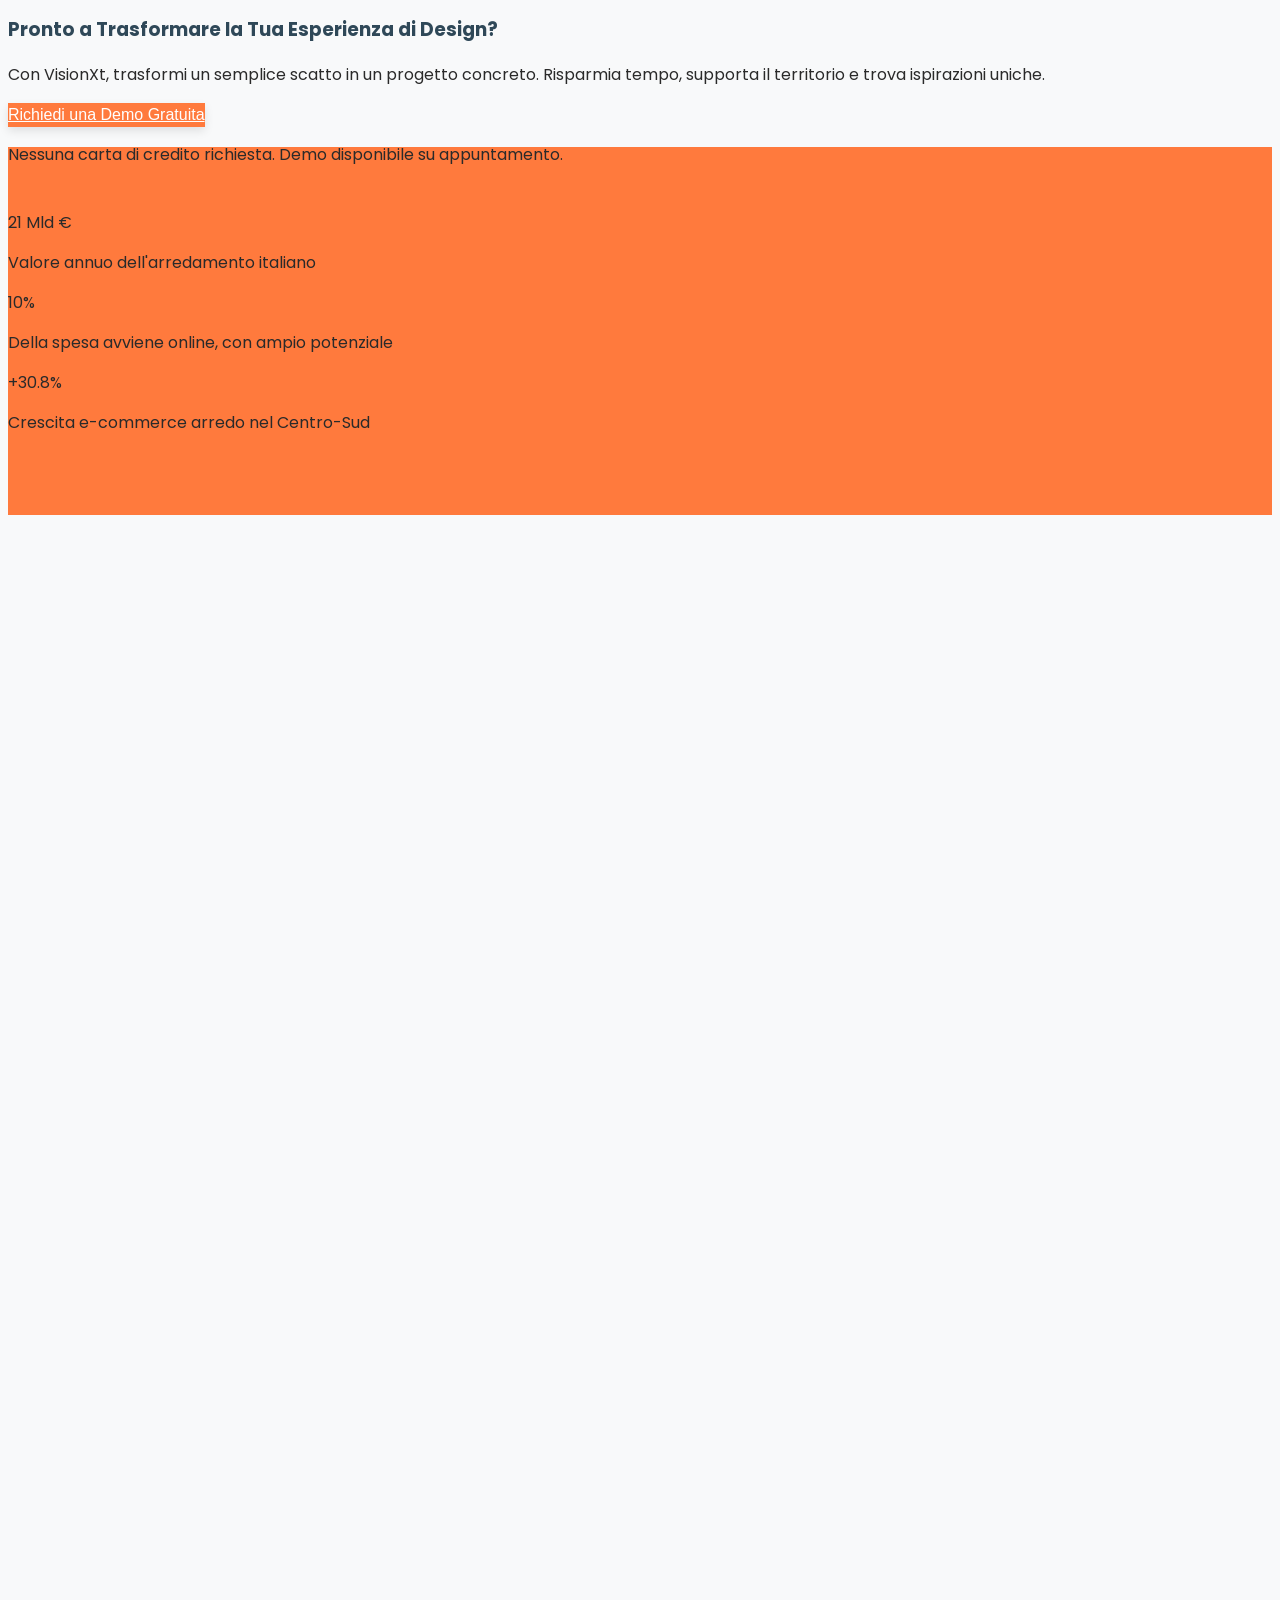
==== commit 6898a9ef: "test" ====
--- a/index.html
+++ b/index.html
@@ -8,6 +8,7 @@
     <!-- Google Fonts e Material Icons -->
     <link href="https://fonts.googleapis.com/css2?family=Poppins:wght@300;400;500;600;700&display=swap" rel="stylesheet">
     <link href="https://fonts.googleapis.com/icon?family=Material+Icons" rel="stylesheet">
+    
     
     <!-- CSS Framework e Librerie -->
     <script src="https://cdn.tailwindcss.com"></script>
